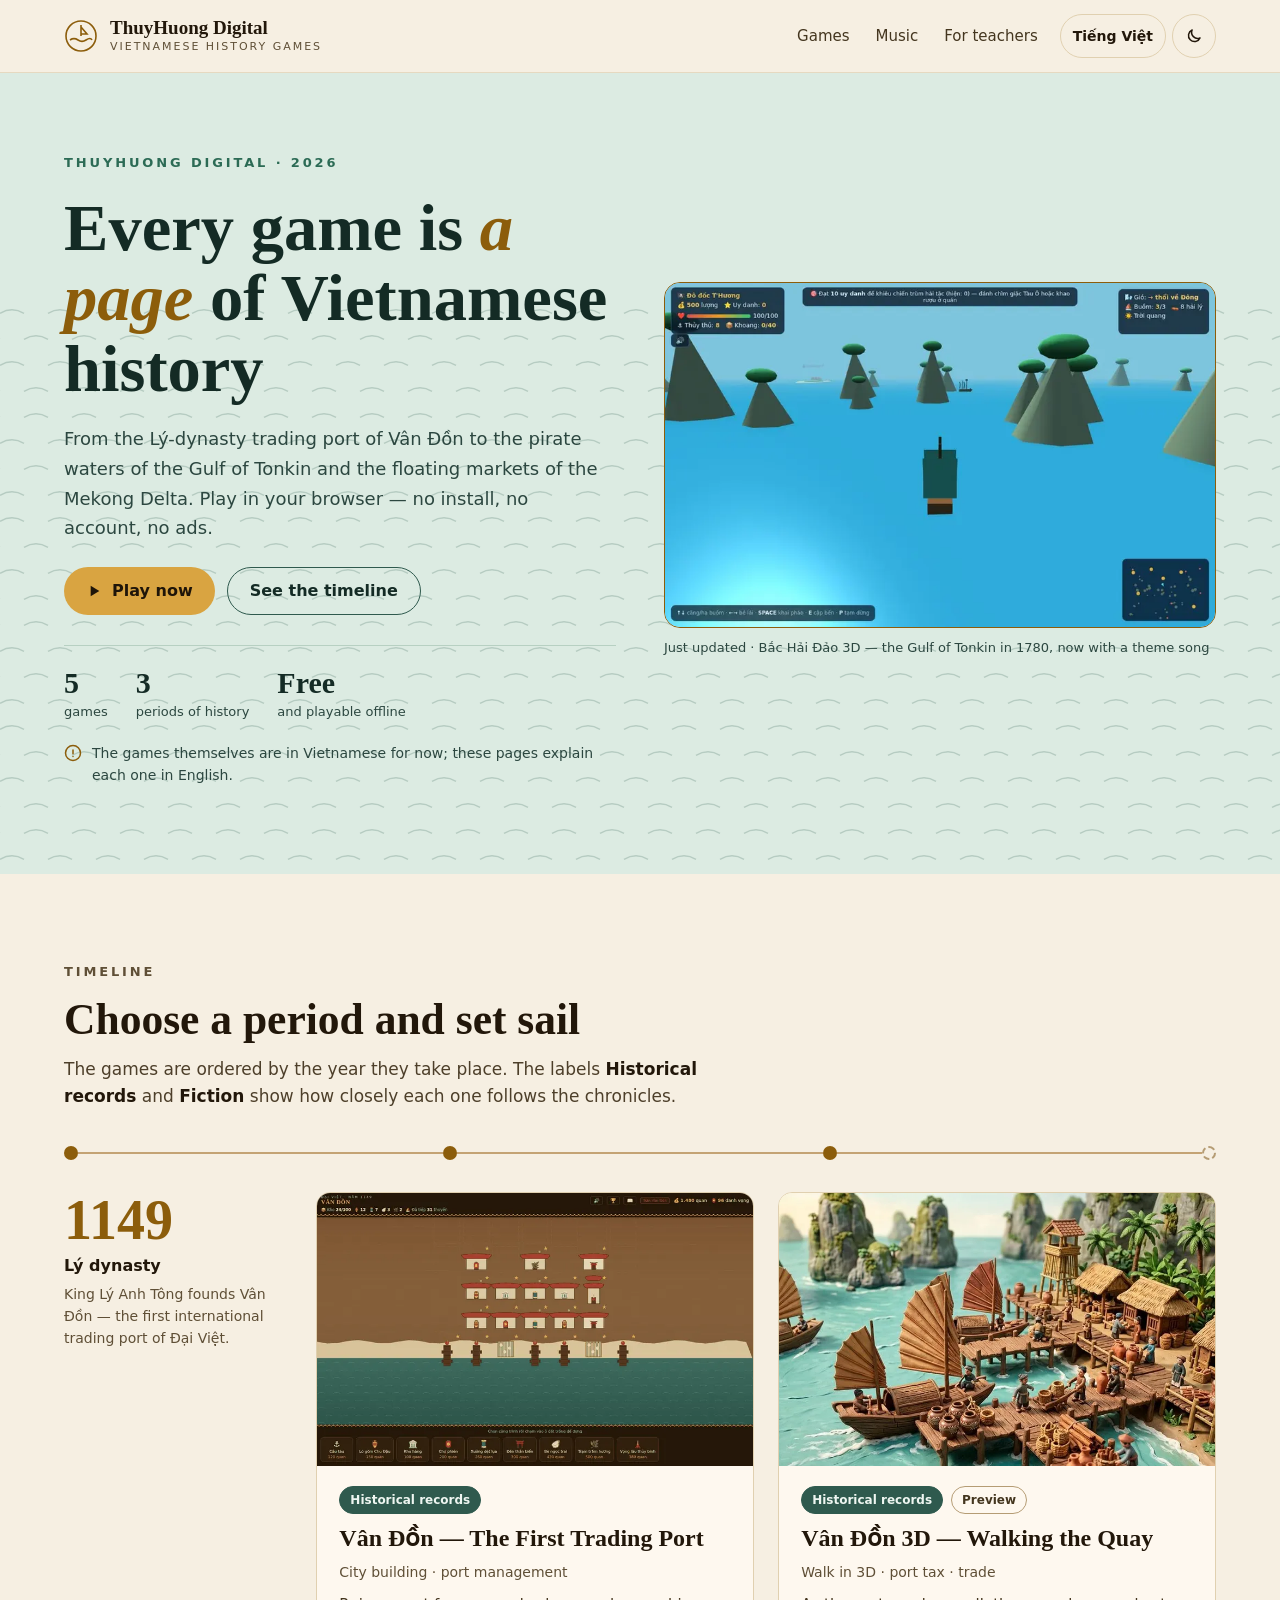
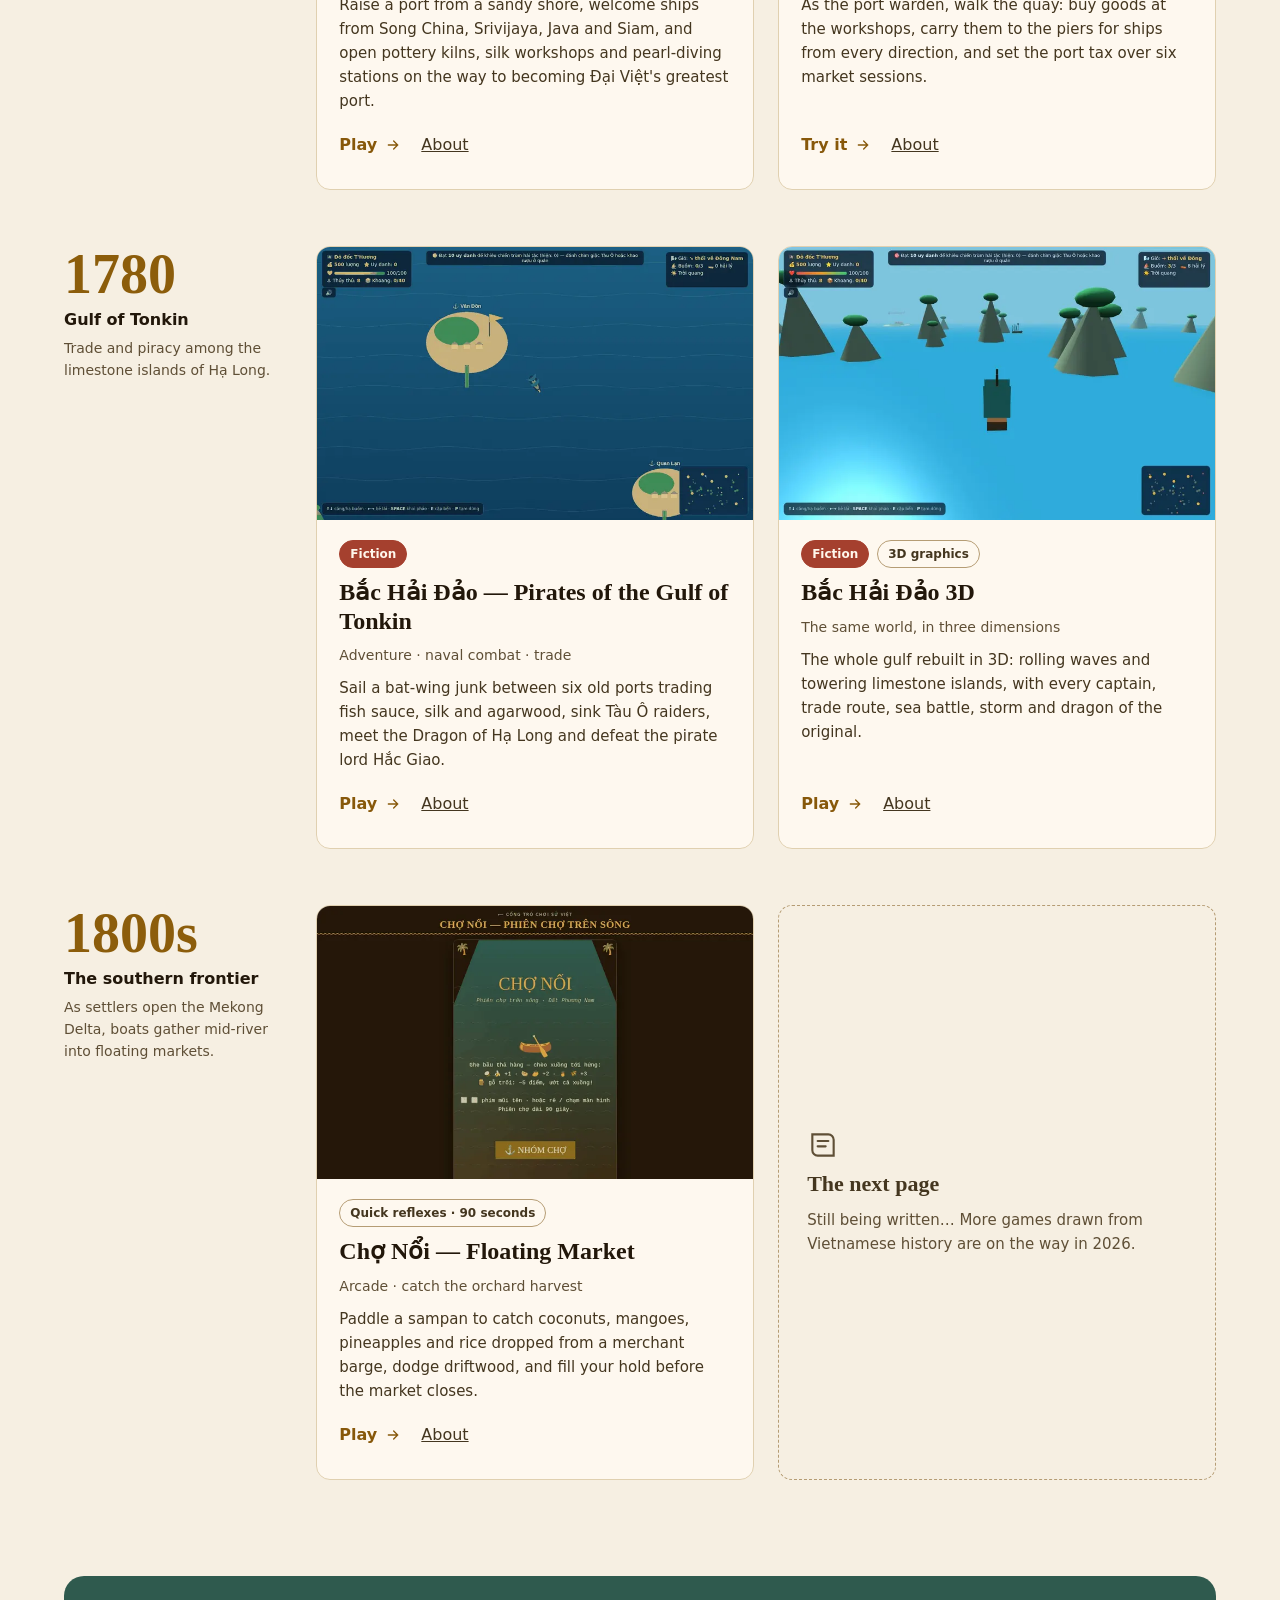
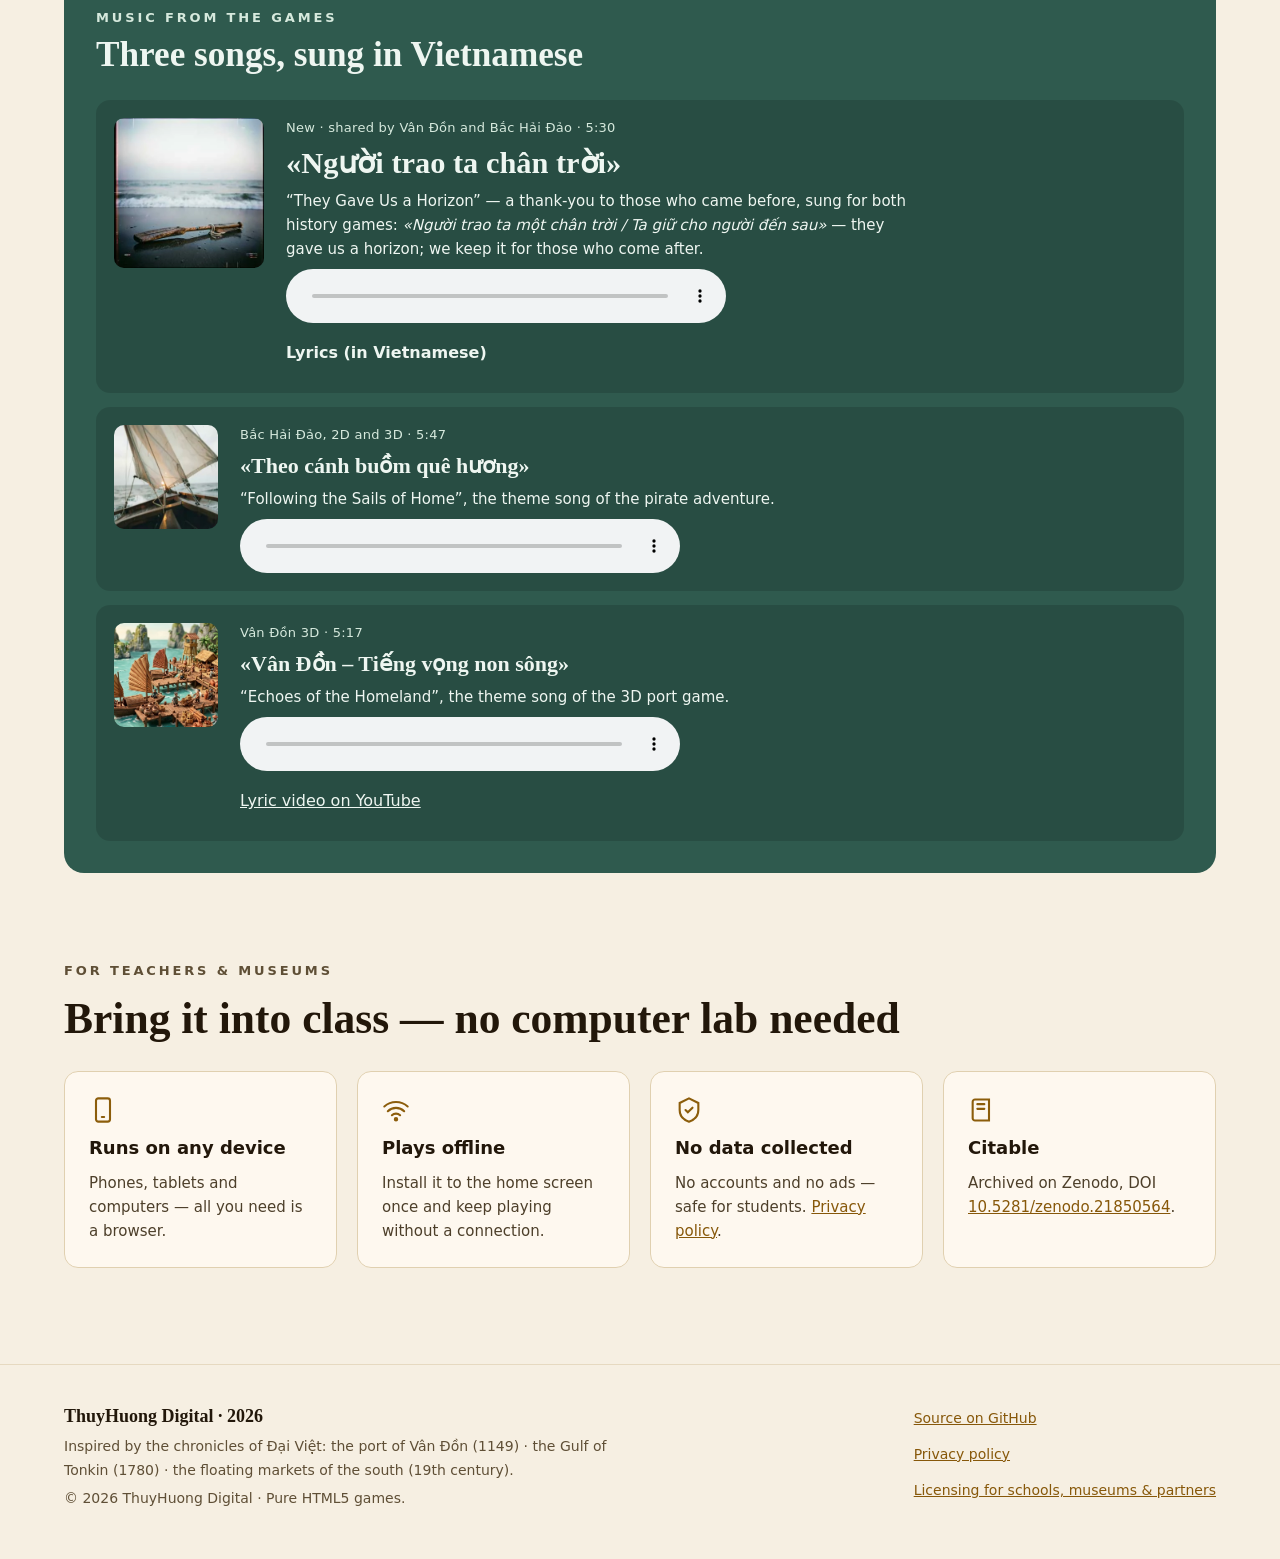
==== index.html @ 351355c9 "Thêm bài hát chung «Người trao ta chân trời» của Vân Đồn và Bắc Hải Đảo - assets/nhac/nguoi-trao-ta-" ====
<!DOCTYPE html>
<html lang="en">
<head>
<meta charset="UTF-8">
<meta name="viewport" content="width=device-width, initial-scale=1.0">
<meta name="theme-color" content="#1f1509">
<script>(function(){try{var r=document.documentElement,l=localStorage.getItem('thd-lang'),m=localStorage.getItem('thd-theme');if(l==='vi'||l==='en')r.lang=l;if(m==='light'||m==='dark')r.setAttribute('data-theme',m);}catch(e){}})();</script>
<link rel="manifest" href="manifest.webmanifest">
<link rel="icon" type="image/png" sizes="192x192" href="icons/icon-192.png">
<link rel="apple-touch-icon" href="icons/icon-192.png">
<title data-vi-text="ThuyHuong Digital — Cổng Trò Chơi Sử Việt">ThuyHuong Digital — Vietnamese History Games</title>
<meta name="description" content="Free browser games set in Vietnamese history: build the trading port of Vân Đồn (1149), sail the Gulf of Tonkin as a pirate (1780), paddle a floating market in the Mekong Delta. Play on phone or computer, no install, works offline."
  data-vi-content="Cổng trò chơi sử Việt của ThuyHuong Digital: dựng thương cảng Vân Đồn thời Lý, làm hải tặc Vịnh Bắc Bộ, chèo xuồng chợ nổi miền Tây. Game HTML5 miễn phí, chơi ngay trên trình duyệt điện thoại và máy tính.">
<meta property="og:title" content="ThuyHuong Digital — Vietnamese History Games">
<meta property="og:description" content="Every game is a page of Vietnamese history. Free to play in your browser.">
<meta property="og:image" content="assets/portal/bac-hai-dao-3d.webp">
<link rel="stylesheet" href="assets/portal/site.css">
<style>
  .serif{font-family:var(--serif)}
  .wrap{max-width:1200px;margin:0 auto;padding-left:24px;padding-right:24px}
  .eyebrow{font-size:13px;letter-spacing:.22em;font-weight:600;color:var(--muted);text-transform:uppercase}
  .skip{position:absolute;left:-999px;top:8px;background:var(--fill);color:var(--on-fill);
    padding:10px 16px;border-radius:8px;z-index:10;font-weight:700}
  .skip:focus{left:8px}
  .ic{width:16px;height:16px;flex:0 0 auto}

  /* ===== Thanh trên ===== */
  .top{border-bottom:1px solid var(--rule)}
  .topIn{display:flex;flex-wrap:wrap;align-items:center;justify-content:space-between;gap:12px;
    padding-top:14px;padding-bottom:14px}
  .brand{display:flex;align-items:center;gap:12px;text-decoration:none;color:var(--nga)}
  .brand svg{color:var(--dong)}
  .brand b{display:block;font-family:var(--serif);font-size:19px;line-height:1.15}
  .brand small{display:block;font-size:11px;letter-spacing:.18em;color:var(--muted)}
  .topRight{display:flex;flex-wrap:wrap;align-items:center;gap:6px 10px}
  nav ul{display:flex;flex-wrap:wrap;align-items:center;gap:2px;list-style:none}
  nav a{display:inline-flex;align-items:center;min-height:44px;padding:0 12px;
    color:var(--nga-2);text-decoration:none;font-size:15px;border-radius:8px}
  nav a:hover{color:var(--dong-hi);background:var(--panel)}
  .btn{display:inline-flex;align-items:center;justify-content:center;gap:10px;min-height:48px;
    padding:0 22px;border-radius:999px;font:600 16px var(--sans);text-decoration:none;cursor:pointer}
  .btnFill{background:var(--fill);color:var(--on-fill);border:0;font-weight:700}
  .btnFill:hover{background:var(--fill-hi);color:var(--on-fill)}
  .btnLine{background:transparent;border:1px solid var(--hero-line);color:var(--hero-ink)}
  .btnLine:hover{background:var(--hero-wave);color:var(--hero-ink)}
  .btnGold{min-height:44px;padding:0 16px;font-size:14px;border:1px solid var(--dong);
    background:transparent;color:var(--dong-link)}
  .btnGold:hover{background:rgba(217,164,65,.14)}

  /* ===== Hero: biển men ngọc chuyển động ===== */
  .hero{position:relative;overflow:hidden;background:var(--hero-bg);color:var(--hero-ink)}
  #sea{position:absolute;inset:0;width:100%;height:100%}
  .heroIn{position:relative;display:flex;flex-wrap:wrap;align-items:center;gap:48px;
    padding-top:80px;padding-bottom:88px}
  .heroTxt{flex:1 1 440px;min-width:0;display:flex;flex-direction:column;gap:20px}
  .heroTxt .eyebrow{color:var(--hero-eyebrow)}
  h1{font-family:var(--serif);font-size:clamp(2.4rem,5.2vw,4.2rem);line-height:1.06;font-weight:700}
  h1 em{color:var(--dong)}
  .lead{font-size:clamp(16px,1.6vw,18px);line-height:1.65;color:var(--hero-ink-2);max-width:34rem}
  .ctas{display:flex;flex-wrap:wrap;gap:12px;margin-top:4px}
  .stats{display:flex;flex-wrap:wrap;gap:28px;margin-top:10px;padding-top:20px;
    border-top:1px solid var(--hero-rule);list-style:none}
  .stats b{display:block;font-family:var(--serif);font-size:30px;line-height:1.1}
  .stats span{font-size:13px;color:var(--hero-ink-2)}
  .hero .langNote{color:var(--hero-ink-2)}
  .heroFig{flex:1 1 440px;min-width:0;display:flex;flex-direction:column;gap:10px}
  .heroFig a{display:block;border-radius:16px;overflow:hidden;border:1px solid var(--dong);background:var(--img-bg)}
  .heroFig img{width:100%;aspect-ratio:16/10;object-fit:cover;transition:transform .4s}
  .heroFig a:hover img{transform:scale(1.03)}
  .heroFig figcaption{font-size:13px;color:var(--hero-ink-2)}

  /* ===== Dòng thời gian ===== */
  .secHead{display:flex;flex-direction:column;gap:12px;padding-top:88px}
  h2{font-family:var(--serif);font-size:clamp(1.9rem,3.4vw,2.8rem);line-height:1.15;font-weight:700}
  .secHead p{font-size:17px;line-height:1.6;color:var(--soft);max-width:42rem}
  .secHead strong{color:var(--nga)}
  .rail{display:flex;align-items:center;margin-top:24px}
  .rail i{width:14px;height:14px;border-radius:50%;background:var(--dong);flex:0 0 auto}
  .rail i.next{background:none;border:2px dashed var(--chip)}
  .rail s{flex:1 1 0;height:2px;background:var(--wood)}
  .eras{display:flex;flex-direction:column;gap:56px;padding-top:32px}
  .era{display:flex;flex-wrap:wrap;gap:24px 32px}
  .eraHead{flex:1 1 220px;max-width:260px;display:flex;flex-direction:column;gap:6px}
  .eraHead .yr{font-family:var(--serif);font-size:56px;font-weight:700;line-height:1;color:var(--dong)}
  .eraHead b{font-size:16px}
  .eraHead > span:not(.yr){font-size:14px;line-height:1.55;color:var(--muted)}
  .cards{flex:999 1 560px;min-width:0;display:grid;grid-template-columns:repeat(auto-fit,minmax(280px,1fr));gap:24px}
  .card{position:relative;background:var(--glass);border:1px solid var(--line);border-radius:14px;
    overflow:hidden;display:flex;flex-direction:column;transition:transform .18s,border-color .18s,box-shadow .18s}
  .card:hover,.card:focus-within{transform:translateY(-3px);border-color:var(--dong);box-shadow:var(--shadow)}
  .card img{width:100%;aspect-ratio:16/10;object-fit:cover;background:var(--img-bg)}
  .cardBody{padding:20px 22px 22px;display:flex;flex-direction:column;gap:10px;flex:1 1 auto}
  .tags{display:flex;flex-wrap:wrap;gap:8px}
  .tag{font-size:12px;font-weight:600;padding:4px 10px;border-radius:999px;border:1px solid var(--chip);color:var(--nga-2)}
  .tag.su{background:var(--sea);border-color:var(--sea);color:var(--on-sea)}
  .tag.hc{background:var(--son);border-color:var(--son);color:var(--on-son)}
  .card h3{font-family:var(--serif);font-size:24px;line-height:1.2;font-weight:700}
  .card .genre{font-size:14px;color:var(--muted)}
  .card p{font-size:15px;line-height:1.6;color:var(--nga-2)}
  .links{margin-top:auto;display:flex;flex-wrap:wrap;align-items:center;gap:6px 20px}
  .play{display:inline-flex;align-items:center;gap:8px;min-height:44px;font-weight:600;text-decoration:none}
  /* cả thẻ bấm được, chữ «Play» là liên kết thật */
  .play::after{content:'';position:absolute;inset:0;border-radius:14px}
  .more{position:relative;z-index:1;display:inline-flex;align-items:center;min-height:44px;color:var(--nga-2);font-weight:500}
  .card.soon{background:none;border-style:dashed;border-color:var(--chip);justify-content:center;
    padding:28px;gap:10px;min-height:260px}
  .card.soon:hover{transform:none;box-shadow:none;border-color:var(--chip)}
  .card.soon svg{color:var(--muted)}
  .card.soon h3{font-size:22px;color:var(--nga-2)}
  .card.soon p{color:var(--muted)}

  /* ===== Bài hát ===== */
  .band{margin-top:96px;background:var(--sea);color:var(--on-sea);border-radius:20px;padding:32px;
    display:flex;flex-direction:column;gap:24px}
  .band .eyebrow{color:var(--on-sea-2)}
  .musicHead{display:flex;flex-direction:column;gap:8px}
  .musicHead h2{font-size:clamp(1.7rem,3vw,2.2rem)}
  .songs{list-style:none;display:flex;flex-direction:column;gap:14px}
  .song{display:flex;flex-wrap:wrap;gap:18px 22px;align-items:flex-start;padding:18px;border-radius:14px;
    background:rgba(0,0,0,.14)}
  .song img{width:104px;height:104px;object-fit:cover;border-radius:10px;flex:0 0 auto}
  .song.feature img{width:150px;height:150px}
  .songTxt{flex:1 1 320px;min-width:0;display:flex;flex-direction:column;gap:8px}
  .songMeta{font-size:13px;color:var(--on-sea-2);letter-spacing:.02em}
  .song h3{font-family:var(--serif);font-size:22px;line-height:1.2}
  .song.feature h3{font-size:clamp(1.5rem,2.6vw,1.9rem)}
  .songTxt p{font-size:15px;line-height:1.6;max-width:40rem}
  .songTxt audio{width:100%;max-width:440px}
  .songLink{color:var(--on-sea);align-self:flex-start;display:inline-flex;align-items:center;min-height:44px}
  .songLink:hover{color:#fff}
  .lyrics summary{cursor:pointer;min-height:44px;display:flex;align-items:center;font-weight:600;color:var(--on-sea)}
  .lyrics .keep{columns:3 240px;column-gap:32px;padding:6px 0 4px;font-size:15px;line-height:1.65;color:var(--on-sea)}
  .lyrics .keep p{break-inside:avoid;margin-bottom:14px}
  .lyrics .chorus{font-style:italic;color:var(--on-sea-2)}

  /* ===== Cho thầy cô ===== */
  .feat{display:grid;grid-template-columns:repeat(auto-fit,minmax(240px,1fr));gap:20px;
    margin-top:28px;list-style:none}
  .feat li{background:var(--glass);border:1px solid var(--line);border-radius:14px;padding:24px;
    display:flex;flex-direction:column;gap:10px}
  .feat svg{width:28px;height:28px;color:var(--dong)}
  .feat h3{font-size:18px;font-weight:600}
  .feat p{font-size:15px;line-height:1.6;color:var(--soft)}

  footer{margin-top:96px;border-top:1px solid var(--rule)}
  .footIn{display:flex;flex-wrap:wrap;justify-content:space-between;gap:20px;
    padding-top:36px;padding-bottom:48px;font-size:14px;line-height:1.7;color:var(--muted)}
  .footIn > div{display:flex;flex-direction:column;gap:4px;max-width:34rem}
  .footIn b{font-family:var(--serif);font-size:18px;color:var(--nga)}
  .footIn ul{list-style:none;display:flex;flex-direction:column}
  .footIn ul a{display:inline-flex;align-items:center;min-height:36px}

  @media (max-width:640px){
    .wrap{padding-left:16px;padding-right:16px}
    .topRight{width:100%;justify-content:space-between}
    nav ul{gap:0}
    nav a{padding:0 9px;font-size:14px}
    .heroIn{padding-top:36px;padding-bottom:44px;gap:28px}
    .ctas .btn{flex:1 1 100%}
    .eraHead{max-width:none}
    .eraHead .yr{font-size:40px}
    .eras{gap:40px}
    .band{padding:20px;gap:18px}
    .song{padding:14px}
    .song img,.song.feature img{width:84px;height:84px}
  }
  @media (prefers-reduced-motion: reduce){
    html{scroll-behavior:auto}
    .card,.heroFig img{transition:none}
    .card:hover,.card:focus-within{transform:none}
  }
</style>
</head>
<body>
<a class="skip" href="#games"><span lang="en">Skip to the games</span><span lang="vi">Bỏ qua, đến danh sách trò chơi</span></a>

<header class="top">
  <div class="wrap topIn">
    <a class="brand" href="./" aria-label="ThuyHuong Digital — home" data-vi-aria-label="ThuyHuong Digital — trang chủ">
      <svg width="34" height="34" viewBox="0 0 34 34" fill="none" stroke="currentColor" stroke-width="1.6" aria-hidden="true"><circle cx="17" cy="17" r="15"/><path d="M6 21c3-2 5-2 8 0s5 2 8 0 5-2 6 0"/><path d="M17 6v11M17 8l6 7h-6"/></svg>
      <span><b>ThuyHuong Digital</b><small><span lang="en">VIETNAMESE HISTORY GAMES</span><span lang="vi">CỔNG TRÒ CHƠI SỬ VIỆT</span></small></span>
    </a>
    <div class="topRight">
      <nav aria-label="Main" data-vi-aria-label="Chính">
        <ul>
          <li><a href="#games"><span lang="en">Games</span><span lang="vi">Trò chơi</span></a></li>
          <li><a href="#music"><span lang="en">Music</span><span lang="vi">Âm nhạc</span></a></li>
          <li><a href="#teachers"><span lang="en">For teachers</span><span lang="vi">Cho thầy cô</span></a></li>
        </ul>
      </nav>
      <div class="prefs">
        <button id="btnInstall" class="btn btnGold" type="button" hidden>
          <svg class="ic" viewBox="0 0 24 24" fill="none" stroke="currentColor" stroke-width="2" stroke-linecap="round" aria-hidden="true"><path d="M12 3v12M7 10l5 5 5-5M5 21h14"/></svg><span lang="en">Install app</span><span lang="vi">Cài ứng dụng</span></button>
        <button id="prefLang" class="pref" type="button" hidden>Tiếng Việt</button>
        <button id="prefTheme" class="pref" type="button" hidden aria-label="Switch to dark mode">
          <svg class="i-moon" viewBox="0 0 24 24" fill="none" stroke="currentColor" stroke-width="2" stroke-linecap="round" stroke-linejoin="round" aria-hidden="true"><path d="M20 14.5A8 8 0 0 1 9.5 4a8 8 0 1 0 10.5 10.5z"/></svg>
          <svg class="i-sun" viewBox="0 0 24 24" fill="none" stroke="currentColor" stroke-width="2" stroke-linecap="round" aria-hidden="true"><circle cx="12" cy="12" r="4"/><path d="M12 2v2M12 20v2M4.9 4.9l1.4 1.4M17.7 17.7l1.4 1.4M2 12h2M20 12h2M4.9 19.1l1.4-1.4M17.7 6.3l1.4-1.4"/></svg>
        </button>
      </div>
    </div>
  </div>
</header>

<main>
<section class="hero" aria-labelledby="heroTitle">
  <canvas id="sea" aria-hidden="true"></canvas>
  <div class="wrap heroIn">
    <div class="heroTxt">
      <span class="eyebrow">ThuyHuong Digital · 2026</span>
      <h1 id="heroTitle"><span lang="en">Every game is <em>a page</em> of Vietnamese history</span><span lang="vi">Mỗi trò chơi là <em>một trang sử</em> Đại Việt</span></h1>
      <p class="lead" lang="en">From the Lý-dynasty trading port of Vân Đồn to the pirate waters of the Gulf of Tonkin and the floating markets of the Mekong Delta.
        Play in your browser — no install, no account, no ads.</p>
      <p class="lead" lang="vi">Từ thương cảng Vân Đồn thời Lý, sóng nước Vịnh Bắc Bộ đến chợ nổi Đất Phương Nam.
        Chơi ngay trên trình duyệt — không cài đặt, không tài khoản, không quảng cáo.</p>
      <div class="ctas">
        <a class="btn btnFill" href="#games"><svg class="ic" viewBox="0 0 24 24" fill="currentColor" aria-hidden="true"><path d="M7 4l13 8-13 8z"/></svg><span lang="en">Play now</span><span lang="vi">Chơi ngay</span></a>
        <a class="btn btnLine" href="#timeline"><span lang="en">See the timeline</span><span lang="vi">Xem dòng thời gian</span></a>
      </div>
      <ul class="stats">
        <li><b>5</b><span lang="en">games</span><span lang="vi">trò chơi</span></li>
        <li><b>3</b><span lang="en">periods of history</span><span lang="vi">thời kỳ lịch sử</span></li>
        <li><b lang="en">Free</b><b lang="vi">0 đ</b><span lang="en">and playable offline</span><span lang="vi">miễn phí, chơi được ngoại tuyến</span></li>
      </ul>
      <p class="langNote" lang="en"><svg viewBox="0 0 24 24" fill="none" stroke="currentColor" stroke-width="2" stroke-linecap="round" aria-hidden="true"><circle cx="12" cy="12" r="10"/><path d="M12 8v5M12 16.5v.01"/></svg>The games themselves are in Vietnamese for now; these pages explain each one in English.</p>
    </div>
    <figure class="heroFig">
      <a href="bac-hai-dao-3d/index.html" aria-label="Play Bắc Hải Đảo 3D" data-vi-aria-label="Chơi Bắc Hải Đảo 3D">
        <img src="assets/portal/bac-hai-dao-3d.webp" width="800" height="500"
          alt="Bắc Hải Đảo 3D: a bat-wing junk sailing among the limestone islands of the Gulf of Tonkin"
          data-vi-alt="Bắc Hải Đảo 3D: thuyền buồm cánh dơi giữa đảo đá vôi vịnh Bắc Bộ">
      </a>
      <figcaption><span lang="en">Just updated · Bắc Hải Đảo 3D — the Gulf of Tonkin in 1780, now with a theme song</span><span lang="vi">Mới cập nhật · Bắc Hải Đảo 3D — vịnh Bắc Bộ năm 1780, nay có bài hát chủ đề</span></figcaption>
    </figure>
  </div>
</section>

<div class="wrap">
  <div class="secHead" id="timeline">
    <span class="eyebrow"><span lang="en">Timeline</span><span lang="vi">Dòng thời gian</span></span>
    <h2 id="games" tabindex="-1"><span lang="en">Choose a period and set sail</span><span lang="vi">Chọn một thời kỳ để ra khơi</span></h2>
    <p lang="en">The games are ordered by the year they take place. The labels <strong>Historical records</strong> and
      <strong>Fiction</strong> show how closely each one follows the chronicles.</p>
    <p lang="vi">Các trò chơi xếp theo năm diễn ra. Nhãn <strong>Theo sử liệu</strong> và
      <strong>Truyện hư cấu</strong> cho biết mức độ bám sát chính sử.</p>
    <div class="rail" aria-hidden="true"><i></i><s></s><i></i><s></s><i></i><s></s><i class="next"></i></div>
  </div>

  <div class="eras">
    <section class="era" aria-labelledby="era1149">
      <div class="eraHead">
        <span class="yr" id="era1149">1149</span>
        <b><span lang="en">Lý dynasty</span><span lang="vi">Triều Lý</span></b>
        <span lang="en">King Lý Anh Tông founds Vân Đồn — the first international trading port of Đại Việt.</span>
        <span lang="vi">Vua Lý Anh Tông lập trang Vân Đồn — thương cảng quốc tế đầu tiên của Đại Việt.</span>
      </div>
      <div class="cards">
        <article class="card">
          <img src="assets/portal/van-don.webp" width="800" height="500" loading="lazy" alt="Vân Đồn: the port seen from above" data-vi-alt="Màn chơi Vân Đồn: bến cảng nhìn từ trên cao">
          <div class="cardBody">
            <div class="tags"><span class="tag su"><span lang="en">Historical records</span><span lang="vi">Theo sử liệu</span></span></div>
            <h3>Vân Đồn — <span lang="en">The First Trading Port</span><span lang="vi">Đệ Nhất Thương Cảng</span></h3>
            <span class="genre"><span lang="en">City building · port management</span><span lang="vi">Xây dựng · quản lý thương cảng</span></span>
            <p lang="en">Raise a port from a sandy shore, welcome ships from Song China, Srivijaya, Java and Siam,
              and open pottery kilns, silk workshops and pearl-diving stations on the way to becoming Đại Việt's greatest port.</p>
            <p lang="vi">Dựng bến từ bãi cát ven vịnh, đón thuyền Tống, Tam Phật Tề, Trảo Oa, Xiêm La;
              mở lò gốm, xưởng lụa, bến mò ngọc trai. Thu thuế, tích danh vọng, đưa Vân Đồn lên ngôi đệ nhất.</p>
            <div class="links">
              <a class="play" href="van-don/index.html"><span lang="en">Play</span><span lang="vi">Chơi ngay</span> <svg class="ic" viewBox="0 0 24 24" fill="none" stroke="currentColor" stroke-width="2" stroke-linecap="round" aria-hidden="true"><path d="M5 12h14M13 6l6 6-6 6"/></svg></a>
              <a class="more" href="van-don/gioi-thieu.html"><span lang="en">About</span><span lang="vi">Giới thiệu</span></a>
            </div>
          </div>
        </article>
        <article class="card">
          <img src="assets/portal/van-don-3d.webp" width="800" height="500" loading="lazy" alt="Vân Đồn 3D: a clay-model quay with merchant junks" data-vi-alt="Vân Đồn 3D: bến cảng với thuyền buôn">
          <div class="cardBody">
            <div class="tags"><span class="tag su"><span lang="en">Historical records</span><span lang="vi">Theo sử liệu</span></span><span class="tag"><span lang="en">Preview</span><span lang="vi">Bản thử nghiệm</span></span></div>
            <h3>Vân Đồn 3D — <span lang="en">Walking the Quay</span><span lang="vi">Dạo Bến</span></h3>
            <span class="genre"><span lang="en">Walk in 3D · port tax · trade</span><span lang="vi">Đi lại 3D · thuế cảng · giao thương</span></span>
            <p lang="en">As the port warden, walk the quay: buy goods at the workshops, carry them to the piers
              for ships from every direction, and set the port tax over six market sessions.</p>
            <p lang="vi">Vào vai quan trấn thủ, ghé lò xưởng mua hàng, mang ra cầu tàu bán cho thương thuyền
              bốn phương và định mức thuế cảng qua sáu phiên chợ.</p>
            <div class="links">
              <a class="play" href="van-don-3d/index.html"><span lang="en">Try it</span><span lang="vi">Chơi thử</span> <svg class="ic" viewBox="0 0 24 24" fill="none" stroke="currentColor" stroke-width="2" stroke-linecap="round" aria-hidden="true"><path d="M5 12h14M13 6l6 6-6 6"/></svg></a>
              <a class="more" href="van-don/gioi-thieu.html"><span lang="en">About</span><span lang="vi">Giới thiệu</span></a>
            </div>
          </div>
        </article>
      </div>
    </section>

    <section class="era" aria-labelledby="era1780">
      <div class="eraHead">
        <span class="yr" id="era1780">1780</span>
        <b><span lang="en">Gulf of Tonkin</span><span lang="vi">Vịnh Bắc Bộ</span></b>
        <span lang="en">Trade and piracy among the limestone islands of Hạ Long.</span>
        <span lang="vi">Buôn bán và hải tặc giữa muôn đảo đá vôi Hạ Long.</span>
      </div>
      <div class="cards">
        <article class="card">
          <img src="assets/portal/bac-hai-dao.webp" width="800" height="500" loading="lazy" alt="Bắc Hải Đảo: a sailing junk on the gulf" data-vi-alt="Bắc Hải Đảo: thuyền buồm giữa vịnh">
          <div class="cardBody">
            <div class="tags"><span class="tag hc"><span lang="en">Fiction</span><span lang="vi">Truyện hư cấu</span></span></div>
            <h3>Bắc Hải Đảo — <span lang="en">Pirates of the Gulf of Tonkin</span><span lang="vi">Hải Tặc Vịnh Bắc Bộ</span></h3>
            <span class="genre"><span lang="en">Adventure · naval combat · trade</span><span lang="vi">Phiêu lưu · hải chiến · buôn bán</span></span>
            <p lang="en">Sail a bat-wing junk between six old ports trading fish sauce, silk and agarwood,
              sink Tàu Ô raiders, meet the Dragon of Hạ Long and defeat the pirate lord Hắc Giao.</p>
            <p lang="vi">Lái thuyền buồm cánh dơi qua sáu thương cảng cổ, buôn nước mắm, lụa, trầm hương,
              đánh chìm giặc Tàu Ô, gặp Rồng thiêng và hạ trùm Hắc Giao để xưng Vua Bắc Hải Đảo.</p>
            <div class="links">
              <a class="play" href="bac-hai-dao/index.html"><span lang="en">Play</span><span lang="vi">Chơi ngay</span> <svg class="ic" viewBox="0 0 24 24" fill="none" stroke="currentColor" stroke-width="2" stroke-linecap="round" aria-hidden="true"><path d="M5 12h14M13 6l6 6-6 6"/></svg></a>
              <a class="more" href="bac-hai-dao/gioi-thieu.html"><span lang="en">About</span><span lang="vi">Giới thiệu</span></a>
            </div>
          </div>
        </article>
        <article class="card">
          <img src="assets/portal/bac-hai-dao-3d.webp" width="800" height="500" loading="lazy" alt="Bắc Hải Đảo 3D: chase camera behind the junk" data-vi-alt="Bắc Hải Đảo 3D: camera đuổi sau thuyền">
          <div class="cardBody">
            <div class="tags"><span class="tag hc"><span lang="en">Fiction</span><span lang="vi">Truyện hư cấu</span></span><span class="tag"><span lang="en">3D graphics</span><span lang="vi">Đồ họa 3D</span></span></div>
            <h3>Bắc Hải Đảo 3D</h3>
            <span class="genre"><span lang="en">The same world, in three dimensions</span><span lang="vi">Cùng thế giới — góc nhìn 3 chiều</span></span>
            <p lang="en">The whole gulf rebuilt in 3D: rolling waves and towering limestone islands, with every captain,
              trade route, sea battle, storm and dragon of the original.</p>
            <p lang="vi">Toàn bộ vịnh dựng lại bằng 3D: sóng nhấp nhô, đảo đá vôi sừng sững. Đầy đủ phân vai,
              giao thương, hải chiến, bão giông và Rồng thiêng như bản gốc.</p>
            <div class="links">
              <a class="play" href="bac-hai-dao-3d/index.html"><span lang="en">Play</span><span lang="vi">Chơi ngay</span> <svg class="ic" viewBox="0 0 24 24" fill="none" stroke="currentColor" stroke-width="2" stroke-linecap="round" aria-hidden="true"><path d="M5 12h14M13 6l6 6-6 6"/></svg></a>
              <a class="more" href="bac-hai-dao/gioi-thieu.html"><span lang="en">About</span><span lang="vi">Giới thiệu</span></a>
            </div>
          </div>
        </article>
      </div>
    </section>

    <section class="era" aria-labelledby="eraTK19">
      <div class="eraHead">
        <span class="yr" id="eraTK19"><span lang="en">1800s</span><span lang="vi">TK 19</span></span>
        <b><span lang="en">The southern frontier</span><span lang="vi">Đất Phương Nam</span></b>
        <span lang="en">As settlers open the Mekong Delta, boats gather mid-river into floating markets.</span>
        <span lang="vi">Thời khẩn hoang, ghe xuồng tụ giữa sông thành chợ nổi.</span>
      </div>
      <div class="cards">
        <article class="card">
          <img src="assets/portal/cho-noi.webp" width="800" height="500" loading="lazy" alt="Chợ Nổi: a sampan catching produce on the river" data-vi-alt="Chợ Nổi: xuồng ba lá hứng nông sản trên sông">
          <div class="cardBody">
            <div class="tags"><span class="tag"><span lang="en">Quick reflexes · 90 seconds</span><span lang="vi">Trò chơi nhanh tay · 90 giây</span></span></div>
            <h3>Chợ Nổi — <span lang="en">Floating Market</span><span lang="vi">Phiên Chợ Trên Sông</span></h3>
            <span class="genre"><span lang="en">Arcade · catch the orchard harvest</span><span lang="vi">Nhanh tay · hứng nông sản miệt vườn</span></span>
            <p lang="en">Paddle a sampan to catch coconuts, mangoes, pineapples and rice dropped from a merchant barge,
              dodge driftwood, and fill your hold before the market closes.</p>
            <p lang="vi">Chèo xuồng ba lá hứng dừa, xoài, khóm, lúa từ ghe bầu thả xuống, né gỗ trôi,
              gom cho đầy khoang trước khi tan chợ.</p>
            <div class="links">
              <a class="play" href="cho-noi/index.html"><span lang="en">Play</span><span lang="vi">Chơi ngay</span> <svg class="ic" viewBox="0 0 24 24" fill="none" stroke="currentColor" stroke-width="2" stroke-linecap="round" aria-hidden="true"><path d="M5 12h14M13 6l6 6-6 6"/></svg></a>
              <a class="more" href="cho-noi/gioi-thieu.html"><span lang="en">About</span><span lang="vi">Giới thiệu</span></a>
            </div>
          </div>
        </article>
        <article class="card soon">
          <svg width="32" height="32" viewBox="0 0 24 24" fill="none" stroke="currentColor" stroke-width="1.6" stroke-linecap="round" aria-hidden="true"><path d="M4 4h12a4 4 0 0 1 4 4v12H8a4 4 0 0 1-4-4z"/><path d="M8 9h8M8 13h6"/></svg>
          <h3><span lang="en">The next page</span><span lang="vi">Trang sử kế tiếp</span></h3>
          <p lang="en">Still being written… More games drawn from Vietnamese history are on the way in 2026.</p>
          <p lang="vi">Đang được chép… Trò chơi mới mang màu sắc sử Việt sẽ tiếp tục ra mắt trong năm 2026.</p>
        </article>
      </div>
    </section>
  </div>

  <section class="band music" id="music" aria-labelledby="songTitle">
    <div class="musicHead">
      <span class="eyebrow"><span lang="en">Music from the games</span><span lang="vi">Nhạc trong game</span></span>
      <h2 id="songTitle"><span lang="en">Three songs, sung in Vietnamese</span><span lang="vi">Ba bài hát của các trò chơi</span></h2>
    </div>
    <ul class="songs">
      <li class="song feature">
        <img src="assets/nhac/nguoi-trao-ta-chan-troi.webp" width="360" height="360" loading="lazy"
          alt="Cover art for the song Người trao ta chân trời" data-vi-alt="Ảnh bìa bài hát Người trao ta chân trời">
        <div class="songTxt">
          <span class="songMeta"><span lang="en">New · shared by Vân Đồn and Bắc Hải Đảo · 5:30</span><span lang="vi">Mới · bài chung của Vân Đồn và Bắc Hải Đảo · 5:30</span></span>
          <h3>«Người trao ta chân trời»</h3>
          <p lang="en">“They Gave Us a Horizon” — a thank-you to those who came before, sung for both history games:
            <em>«Người trao ta một chân trời / Ta giữ cho người đến sau»</em> — they gave us a horizon; we keep it for those who come after.</p>
          <p lang="vi">Bài hát chung của hai trò chơi lịch sử, lời biết ơn người đi trước:
            <em>«Người trao ta một chân trời / Ta giữ cho người đến sau.»</em></p>
          <audio controls preload="none" src="assets/nhac/nguoi-trao-ta-chan-troi.mp3">
            <span lang="en">Your browser cannot play this audio.</span><span lang="vi">Trình duyệt của bạn chưa phát được âm thanh.</span>
          </audio>
          <details class="lyrics">
            <summary><span lang="en">Lyrics (in Vietnamese)</span><span lang="vi">Lời bài hát</span></summary>
            <div class="keep" lang="vi">
            <p>Gió mở lối, cánh buồm lên<br>Bờ xa lùi sau màn sương sớm<br>Một bàn tay ghì tay lái<br>Một bàn tay níu lấy bàn tay</p>
            <p>Chưa biết hết đường phía trước<br>Chỉ biết không để bạn một mình<br>Qua một đêm trời nổi sóng<br>Càng thương hơn hai tiếng yên bình</p>
            <p>Có những người ta chưa từng gặp<br>Mà công lao ở khắp quanh mình<br>Trong bến nước, trong từng mái ngói<br>Trong ngày mai ta sống thanh bình</p>
            <p class="chorus">Người trao ta một chân trời<br>Đã đi qua bao mùa giông bão<br>Để hôm nay ta đứng nơi này<br>Nghe sóng vỗ mà lòng không sợ hãi<br>Người trao ta một quê nhà<br>Bằng tuổi xanh, bằng đời ở lại<br>Ta mang ơn không chỉ bằng lời<br>Cùng giữ lấy chân trời cho ngày mai</p>
            <p>Ta đọc chậm từng dòng chữ<br>Tên người xưa, năm tháng xa rồi<br>Bỗng nghe tiếng buồm trong gió<br>Như người còn đứng giữa trùng khơi</p>
            <p>Không phải ai về tới bến<br>Không phải tên nào cũng được ghi<br>Nhưng biển vẫn còn kể mãi<br>Chuyện bao người đã sống, đã đi</p>
            <p>Vân Đồn còn vang tiếng sóng<br>Bắc Hải Đảo gọi buồm ra khơi<br>Hai câu chuyện cùng nhắc nhớ<br>Một quê hương, bao thế hệ người</p>
            <p class="chorus">Người trao ta một chân trời<br>Đã đi qua bao mùa giông bão<br>Để hôm nay ta đứng nơi này<br>Nghe sóng vỗ mà lòng không sợ hãi<br>Người trao ta một quê nhà<br>Bằng tuổi xanh, bằng đời ở lại<br>Ta mang ơn không chỉ bằng lời<br>Cùng giữ lấy chân trời cho ngày mai</p>
            <p>Có một thời ta chưa từng sống<br>Có những người ta chẳng biết tên<br>Mà mỗi sáng nhìn ra phía biển<br>Lại thấy mình mang một niềm ơn</p>
            <p>Không để chuyện xưa thành quên lãng<br>Không để tình người hóa xa xôi<br>Từ nơi bàn tay người buông xuống<br>Bàn tay ta tiếp lấy cuộc đời</p>
            <p class="chorus">Người trao ta một chân trời<br>Đã đi qua bao mùa giông bão<br>Để hôm nay ta đứng nơi này<br>Nghe sóng vỗ mà lòng không sợ hãi<br>Người trao ta một quê nhà<br>Bằng tuổi xanh, bằng đời ở lại<br>Ta mang ơn không chỉ bằng lời<br>Cùng giữ lấy chân trời cho ngày mai</p>
            <p>Mai có người nhìn ra biển rộng<br>Thấy cánh buồm đi giữa trời xanh<br>Xin còn nhớ người trao chân trời ấy<br>Để hôm nay ta được lớn lên</p>
            <p>Người trao ta một chân trời…<br>Ta giữ cho người đến sau…</p>
            </div>
          </details>
        </div>
      </li>
      <li class="song">
        <img src="bac-hai-dao/assets/nhac/bac-hai-dao-bia.jpg" width="260" height="360" loading="lazy"
          alt="Cover art for the song Theo cánh buồm quê hương" data-vi-alt="Ảnh bìa bài hát Theo cánh buồm quê hương">
        <div class="songTxt">
          <span class="songMeta"><span lang="en">Bắc Hải Đảo, 2D and 3D · 5:47</span><span lang="vi">Bắc Hải Đảo, bản 2D và 3D · 5:47</span></span>
          <h3>«Theo cánh buồm quê hương»</h3>
          <p lang="en">“Following the Sails of Home”, the theme song of the pirate adventure.</p>
          <p lang="vi">Bài hát chủ đề của Bắc Hải Đảo, vang lên trong cả bản 2D và 3D.</p>
          <audio controls preload="none" src="bac-hai-dao/assets/nhac/bac-hai-dao-theo-canh-buom-que-huong.mp3">
            <span lang="en">Your browser cannot play this audio.</span><span lang="vi">Trình duyệt của bạn chưa phát được âm thanh.</span>
          </audio>
        </div>
      </li>
      <li class="song">
        <img src="van-don-3d/assets/ben-cang-van-don.jpg" width="1100" height="511" loading="lazy"
          alt="The clay-model port of Vân Đồn" data-vi-alt="Bến cảng Vân Đồn bằng đất nặn">
        <div class="songTxt">
          <span class="songMeta"><span lang="en">Vân Đồn 3D · 5:17</span><span lang="vi">Vân Đồn 3D · 5:17</span></span>
          <h3>«Vân Đồn – Tiếng vọng non sông»</h3>
          <p lang="en">“Echoes of the Homeland”, the theme song of the 3D port game.</p>
          <p lang="vi">Bài hát chủ đề của Vân Đồn 3D.</p>
          <audio controls preload="none" src="van-don-3d/assets/nhac/van-don-tieng-vong-non-song.mp3">
            <span lang="en">Your browser cannot play this audio.</span><span lang="vi">Trình duyệt của bạn chưa phát được âm thanh.</span>
          </audio>
          <a class="songLink" href="https://youtu.be/RaACW3fvrQM" target="_blank" rel="noopener"><span lang="en">Lyric video on YouTube</span><span lang="vi">Lyric video trên YouTube</span></a>
        </div>
      </li>
    </ul>
  </section>

  <section id="teachers" aria-labelledby="teachTitle">
    <div class="secHead">
      <span class="eyebrow"><span lang="en">For teachers &amp; museums</span><span lang="vi">Cho thầy cô &amp; bảo tàng</span></span>
      <h2 id="teachTitle"><span lang="en">Bring it into class — no computer lab needed</span><span lang="vi">Mang vào lớp học, không cần phòng máy</span></h2>
    </div>
    <ul class="feat">
      <li>
        <svg viewBox="0 0 24 24" fill="none" stroke="currentColor" stroke-width="1.8" stroke-linecap="round" aria-hidden="true"><rect x="6" y="2" width="12" height="20" rx="2"/><path d="M11 18h2"/></svg>
        <h3><span lang="en">Runs on any device</span><span lang="vi">Chạy trên mọi thiết bị</span></h3>
        <p lang="en">Phones, tablets and computers — all you need is a browser.</p>
        <p lang="vi">Điện thoại, máy tính bảng, máy tính — chỉ cần trình duyệt.</p>
      </li>
      <li>
        <svg viewBox="0 0 24 24" fill="none" stroke="currentColor" stroke-width="1.8" stroke-linecap="round" aria-hidden="true"><path d="M2 9a15 15 0 0 1 20 0M5 13a10 10 0 0 1 14 0M8.5 16.5a5 5 0 0 1 7 0"/><circle cx="12" cy="20" r="1"/></svg>
        <h3><span lang="en">Plays offline</span><span lang="vi">Chơi ngoại tuyến</span></h3>
        <p lang="en">Install it to the home screen once and keep playing without a connection.</p>
        <p lang="vi">Cài lên màn hình chính một lần, vẫn chơi được khi mất mạng.</p>
      </li>
      <li>
        <svg viewBox="0 0 24 24" fill="none" stroke="currentColor" stroke-width="1.8" stroke-linecap="round" aria-hidden="true"><path d="M12 2l8 4v6c0 5-3.5 8.5-8 10-4.5-1.5-8-5-8-10V6z"/><path d="M9 12l2 2 4-4"/></svg>
        <h3><span lang="en">No data collected</span><span lang="vi">Không thu thập dữ liệu</span></h3>
        <p lang="en">No accounts and no ads — safe for students. <a href="privacy.html">Privacy policy</a>.</p>
        <p lang="vi">Không tài khoản, không quảng cáo — an toàn cho học sinh. <a href="privacy.html">Chính sách quyền riêng tư</a>.</p>
      </li>
      <li>
        <svg viewBox="0 0 24 24" fill="none" stroke="currentColor" stroke-width="1.8" stroke-linecap="round" aria-hidden="true"><path d="M4 19V5a2 2 0 0 1 2-2h12v18H6a2 2 0 0 1-2-2z"/><path d="M8 7h6M8 11h6"/></svg>
        <h3><span lang="en">Citable</span><span lang="vi">Có trích dẫn học thuật</span></h3>
        <p><span lang="en">Archived on Zenodo, DOI</span><span lang="vi">Lưu trữ trên Zenodo, DOI</span> <a href="https://doi.org/10.5281/zenodo.21850564">10.5281/zenodo.21850564</a>.</p>
      </li>
    </ul>
  </section>
</div>
</main>

<footer>
  <div class="wrap footIn">
    <div>
      <b>ThuyHuong Digital · 2026</b>
      <span lang="en">Inspired by the chronicles of Đại Việt: the port of Vân Đồn (1149) · the Gulf of Tonkin (1780) · the floating markets of the south (19th century).</span>
      <span lang="vi">Cảm hứng từ chính sử Đại Việt: thương cảng Vân Đồn (1149) · vịnh Bắc Bộ (1780) · chợ nổi Đất Phương Nam (thế kỷ 19).</span>
      <span>© 2026 ThuyHuong Digital · <span lang="en">Pure HTML5 games.</span><span lang="vi">Trò chơi HTML5 thuần.</span></span>
    </div>
    <ul>
      <li><a href="https://github.com/thuyhuongctu/Vietnamese-History-Games"><span lang="en">Source on GitHub</span><span lang="vi">Mã nguồn trên GitHub</span></a></li>
      <li><a href="privacy.html"><span lang="en">Privacy policy</span><span lang="vi">Chính sách quyền riêng tư</span></a></li>
      <li><a href="mailto:thuyhuongctu@gmail.com?subject=Licensing%20%2F%20C%E1%BA%A5p%20ph%C3%A9p"><span lang="en">Licensing for schools, museums &amp; partners</span><span lang="vi">Cấp phép cho trường học, bảo tàng &amp; đối tác</span></a></li>
    </ul>
  </div>
</footer>

<script src="assets/portal/site.js"></script>
<script>
'use strict';
// Biển men ngọc chuyển động ở hero — màu lấy theo chế độ sáng / tối, tôn trọng reduced-motion
const cv=document.getElementById('sea'), cx=cv.getContext('2d');
const reduced=matchMedia('(prefers-reduced-motion: reduce)').matches;
let bg='#1d3a33', wave='rgba(158,197,171,0.14)';
function readColors(){ const cs=getComputedStyle(document.documentElement);
  bg=cs.getPropertyValue('--hero-bg').trim()||bg; wave=cs.getPropertyValue('--hero-wave').trim()||wave; }
function fit(){ const h=cv.parentElement; cv.width=h.offsetWidth; cv.height=h.offsetHeight; if(reduced) draw(); }
let t=0,last=performance.now();
function draw(){
  const W=cv.width,H=cv.height;
  cx.fillStyle=bg; cx.fillRect(0,0,W,H);
  cx.strokeStyle=wave; cx.lineWidth=1.4;
  for(let y=H*0.3;y<H;y+=26){
    cx.beginPath();
    for(let x=-24;x<W+24;x+=24){
      const ph=(x+y*3+t*22)%48;
      if(ph<24){ cx.moveTo(x,y); cx.quadraticCurveTo(x+12,y-7,x+24,y); }
    }
    cx.stroke();
  }
}
function loop(now){
  const dt=Math.min(0.05,(now-last)/1000); last=now; t+=dt;
  draw(); requestAnimationFrame(loop);
}
readColors();
document.addEventListener('thd:theme', () => { readColors(); if(reduced) draw(); });
addEventListener('resize', fit); fit();
if(reduced) draw(); else requestAnimationFrame(loop);

// ---- PWA: đăng ký service worker (chỉ chạy trên https/GitHub Pages) ----
if('serviceWorker' in navigator){
  addEventListener('load', () => {
    navigator.serviceWorker.register('sw.js').catch(()=>{});
  });
}
// nút «Cài ứng dụng» hiện khi trình duyệt cho phép cài
let deferredPrompt=null;
const btnI=document.getElementById('btnInstall');
addEventListener('beforeinstallprompt', e => {
  e.preventDefault(); deferredPrompt=e; btnI.hidden=false;
});
btnI.addEventListener('click', async () => {
  if(!deferredPrompt) return;
  deferredPrompt.prompt();
  await deferredPrompt.userChoice;
  deferredPrompt=null; btnI.hidden=true;
});
addEventListener('appinstalled', () => { btnI.hidden=true; });
</script>
</body>
</html>
---- assets/portal/site.css ----
/* ThuyHuong Digital — nền chung cho cổng game và các trang giới thiệu:
   bảng màu gốm Lý–Trần ở chế độ sáng và tối, ẩn hiện theo ngôn ngữ
   (tiếng Anh mặc định, tiếng Việt), nút chuyển, bản đồ Việt Nam chìm.
   Chế độ mặc định theo máy; người dùng chọn thì lưu trong localStorage. */

/* ===== Chế độ sáng (nền ngà) ===== */
:root{
  color-scheme:light;
  --ground:#f6efe2; --panel:#fffaf1; --panel-hi:#f6e9cf; --line:#e0d0b0; --rule:#e6d9c0;
  --wood:#c4a374; --chip:#b59c74; --sep:#a8916b;
  --son:#a5402e; --on-son:#fff7ec;
  --dong:#8c5d0b; --dong-link:#87580a; --dong-hi:#5f3d05;
  --fill:#d9a441; --fill-hi:#e8bd66; --on-fill:#1f1509;
  --nga:#22170a; --nga-2:#44361f; --muted:#5f4f36; --label:#6e5c3c; --soft:#4d3f2a;
  --celadon:#2c6b55; --sea:#2f5a4e; --on-sea:#eef6f1; --on-sea-2:#d6e9dd; --img-bg:#dfe9e3;
  --hero-bg:#dcebe2; --hero-ink:#142b25; --hero-ink-2:#2c4740; --hero-eyebrow:#2c6b55;
  --hero-rule:#b7d0c2; --hero-line:#2f5a4e; --hero-wave:rgba(47,90,78,.22);
  --map-ink:#2f5a4e; --map-opacity:.11; --shadow:0 12px 30px rgba(60,40,10,.14);
  --serif:Georgia,"Noto Serif","Times New Roman",serif;
  --sans:"Segoe UI",system-ui,-apple-system,Roboto,"Noto Sans",sans-serif;
}
/* ===== Chế độ tối (sơn mài) ===== */
@media (prefers-color-scheme: dark){
  :root:not([data-theme="light"]){
    color-scheme:dark;
    --ground:#1f1509; --panel:#2a1c0c; --panel-hi:#3a2810; --line:#4a3420; --rule:#3d2a15;
    --wood:#5c3d24; --chip:#8a7656; --sep:#6b5638;
    --son:#a5402e; --on-son:#fbf1e2;
    --dong:#d9a441; --dong-link:#e6b95a; --dong-hi:#f2d48a;
    --fill:#d9a441; --fill-hi:#f2d48a; --on-fill:#1f1509;
    --nga:#f2e8d5; --nga-2:#e0d3b6; --muted:#c9b896; --label:#b5a37f; --soft:#d6c8a8;
    --celadon:#9ec5ab; --sea:#2f5a4e; --on-sea:#e3f0e7; --on-sea-2:#cfe3d6; --img-bg:#11251f;
    --hero-bg:#1d3a33; --hero-ink:#f2e8d5; --hero-ink-2:#dfe9e2; --hero-eyebrow:#9ec5ab;
    --hero-rule:#3f6358; --hero-line:#9ec5ab; --hero-wave:rgba(158,197,171,.14);
    --map-ink:#9ec5ab; --map-opacity:.085; --shadow:0 12px 34px rgba(0,0,0,.45);
  }
}
:root[data-theme="dark"]{
  color-scheme:dark;
  --ground:#1f1509; --panel:#2a1c0c; --panel-hi:#3a2810; --line:#4a3420; --rule:#3d2a15;
  --wood:#5c3d24; --chip:#8a7656; --sep:#6b5638;
  --son:#a5402e; --on-son:#fbf1e2;
  --dong:#d9a441; --dong-link:#e6b95a; --dong-hi:#f2d48a;
  --fill:#d9a441; --fill-hi:#f2d48a; --on-fill:#1f1509;
  --nga:#f2e8d5; --nga-2:#e0d3b6; --muted:#c9b896; --label:#b5a37f; --soft:#d6c8a8;
  --celadon:#9ec5ab; --sea:#2f5a4e; --on-sea:#e3f0e7; --on-sea-2:#cfe3d6; --img-bg:#11251f;
  --hero-bg:#1d3a33; --hero-ink:#f2e8d5; --hero-ink-2:#dfe9e2; --hero-eyebrow:#9ec5ab;
  --hero-rule:#3f6358; --hero-line:#9ec5ab; --hero-wave:rgba(158,197,171,.14);
  --map-ink:#9ec5ab; --map-opacity:.085; --shadow:0 12px 34px rgba(0,0,0,.45);
}

/* ===== Nền tảng ===== */
*{margin:0;padding:0;box-sizing:border-box}
html{scroll-behavior:smooth;background:var(--ground)}
body{color:var(--nga);font-family:var(--sans);line-height:1.5;-webkit-font-smoothing:antialiased;
  background:transparent;min-height:100vh}
a{color:var(--dong-link)} a:hover{color:var(--dong-hi)}
:focus-visible{outline:2px solid var(--dong-hi);outline-offset:3px;border-radius:6px}
img{display:block;max-width:100%;height:auto}
[hidden]{display:none !important}

/* ===== Ngôn ngữ: mỗi đoạn có hai bản, chỉ hiện bản đang chọn ===== */
/* .pref (nút chuyển) và .keep (ví dụ lời bài hát tiếng Việt) luôn hiện */
html[lang="en"] body [lang="vi"]:not(.pref):not(.keep),
html[lang="vi"] body [lang="en"]:not(.pref):not(.keep){display:none !important}

/* ===== Bản đồ Việt Nam chìm (gồm Hoàng Sa, Trường Sa) =====
   Đường biên: Natural Earth (phạm vi công cộng) qua gói world-atlas, rút gọn;
   Hoàng Sa vẽ theo toạ độ các đảo chính. Nhúng thẳng làm data: để mặt nạ chạy
   ở mọi nơi (mask từ tệp ngoài cần cùng nguồn) và bớt một lần tải. */
:root{--map-svg:url("data:image/svg+xml,%3Csvg xmlns=%22http://www.w3.org/2000/svg%22 viewBox=%220 0 577 624%22%3E%3Cpath d=%22M227.6 363.8L226.8 362.2L227.2 361.7L226.5 359.8L229.0 356.5L225.4 353.7L224.7 351.0L230.3 349.7L230.0 348.1L231.2 346.6L231.8 344.2L232.9 343.8L233.2 341.3L230.1 338.3L229.7 335.6L227.4 335.6L226.7 335.2L226.4 332.7L225.3 332.6L224.9 331.7L223.2 331.7L222.2 332.5L221.8 332.1L219.8 328.4L216.8 326.2L216.3 323.4L213.4 321.1L214.8 317.6L216.4 317.9L219.3 316.1L222.1 315.2L224.7 311.6L224.2 309.0L220.2 309.8L219.1 309.4L216.8 306.8L213.5 305.4L212.7 304.4L211.9 301.3L209.7 300.2L205.9 299.7L205.4 298.0L203.7 296.9L202.9 295.3L202.0 295.4L202.5 291.8L201.8 290.8L200.8 290.7L199.8 292.8L197.7 295.1L197.1 295.3L196.9 294.7L195.8 294.9L195.0 294.2L193.7 291.1L194.0 289.0L191.2 287.5L190.3 286.5L189.7 284.7L189.7 273.1L189.3 272.4L188.3 273.4L185.0 272.2L184.0 270.1L184.3 269.3L182.1 266.9L180.7 264.3L181.1 262.9L180.2 260.6L179.2 260.4L177.7 262.2L176.3 261.7L169.9 256.2L162.3 247.2L158.6 245.1L155.5 239.2L154.0 237.8L153.6 236.5L154.0 233.5L153.5 232.2L152.5 231.7L151.8 229.7L149.0 226.9L148.7 224.7L146.5 223.9L145.8 224.2L144.9 226.0L142.1 224.2L142.0 221.9L139.7 222.0L139.1 220.9L137.1 219.7L136.7 219.2L137.0 217.4L134.2 214.9L133.8 213.8L135.0 208.7L135.6 208.1L137.0 208.1L137.3 207.4L135.0 204.1L133.2 204.1L130.3 202.7L127.7 202.6L126.9 201.2L125.9 200.9L123.7 201.0L119.5 200.2L118.7 199.0L116.5 198.3L113.7 196.2L110.8 192.9L108.2 192.7L106.0 190.1L103.9 189.3L102.2 187.9L100.4 188.0L99.9 186.1L97.9 184.7L93.0 182.6L91.3 183.0L88.8 181.4L88.1 180.2L86.5 180.0L86.7 179.3L88.7 178.3L90.5 176.4L93.8 175.5L94.6 173.1L95.7 172.7L95.0 169.6L93.0 168.0L92.1 165.9L92.3 164.8L95.7 165.9L96.8 165.6L97.5 164.5L101.1 163.7L102.9 164.6L103.6 165.8L105.4 164.7L106.9 164.6L108.2 166.0L111.8 167.9L113.3 167.9L114.6 167.3L115.9 167.7L117.7 163.5L123.3 160.4L123.7 158.1L121.3 157.3L122.3 155.6L125.2 153.8L125.9 152.7L127.7 152.7L128.8 152.2L128.5 149.3L129.4 149.0L127.0 146.6L127.1 145.0L123.8 143.1L118.8 144.2L117.3 142.9L117.6 140.8L118.6 140.5L118.8 139.6L118.4 138.4L115.8 136.9L114.4 135.4L108.9 135.6L106.1 134.4L106.4 133.7L108.6 132.2L109.4 130.6L111.4 131.5L113.2 130.6L115.9 126.1L111.2 123.9L109.7 121.5L107.2 121.1L103.1 116.3L100.8 116.3L99.7 114.8L95.9 113.6L94.5 113.6L92.7 115.7L86.9 117.2L85.6 118.1L84.0 118.2L82.7 120.8L83.0 122.0L81.1 123.2L81.3 125.1L80.2 125.7L79.3 125.6L76.1 122.7L72.9 122.1L70.8 119.4L70.3 119.2L67.6 120.5L63.3 118.8L61.8 119.0L58.8 117.8L56.4 114.8L54.3 110.4L51.6 108.6L51.0 106.3L49.4 104.9L49.5 102.9L48.1 101.9L46.2 101.8L46.6 101.1L49.1 99.8L49.4 96.5L50.7 94.0L48.1 95.0L49.8 92.2L52.8 89.0L51.8 82.5L48.0 83.8L47.1 79.1L46.4 78.6L45.8 79.2L45.2 83.7L43.1 85.5L40.4 85.7L39.5 82.8L39.8 80.5L38.1 75.9L33.7 73.7L33.3 72.0L34.0 71.1L31.6 69.5L30.4 67.3L23.3 62.2L21.3 59.8L21.4 58.9L20.0 56.1L21.0 55.1L23.7 55.5L24.3 54.9L25.1 52.2L30.1 46.8L29.0 45.2L30.5 44.8L31.8 42.2L33.3 41.2L35.2 42.2L35.9 44.2L36.9 44.2L38.0 43.4L39.0 44.3L42.0 45.2L44.2 47.0L47.4 48.0L50.0 52.9L54.2 54.8L55.6 54.4L55.6 52.6L59.3 50.5L59.5 49.7L58.8 48.9L59.3 47.7L63.2 45.3L65.7 40.5L66.2 40.4L69.3 42.5L69.6 45.0L72.1 48.3L73.2 48.7L74.8 46.8L74.8 44.0L76.5 41.3L78.7 40.0L87.1 49.0L88.3 49.3L89.1 50.7L90.7 51.7L91.7 50.9L93.2 43.3L95.0 40.7L101.5 39.0L101.4 42.3L105.4 44.5L109.6 42.2L113.6 38.5L115.0 39.7L115.7 39.1L117.7 39.5L119.3 39.3L122.0 36.2L124.0 35.0L123.0 28.6L125.4 27.2L125.8 25.5L126.7 25.2L128.3 25.8L132.5 22.9L136.7 21.3L138.5 21.8L139.7 19.2L142.0 17.3L142.8 17.4L143.9 19.8L145.1 20.8L147.4 21.3L148.9 24.2L151.1 25.8L151.9 29.6L157.3 30.2L159.8 31.8L163.6 35.8L164.4 34.9L167.7 34.7L169.1 33.0L174.2 33.0L177.0 34.1L178.2 37.4L179.8 38.0L186.8 36.4L187.9 35.0L191.5 36.2L192.6 37.9L194.8 37.3L197.3 40.1L199.5 40.1L199.7 41.1L197.9 42.2L195.4 48.8L194.0 49.3L192.5 47.6L191.4 48.2L189.4 54.5L190.0 58.2L193.6 59.6L194.7 63.0L193.7 64.4L195.1 69.3L194.1 72.2L194.3 73.2L195.1 73.5L197.2 71.7L199.3 73.0L202.5 73.3L204.5 75.3L206.5 74.6L208.0 74.9L208.4 76.3L207.2 79.1L211.3 80.9L214.2 83.4L215.7 83.8L218.1 83.2L219.3 84.5L221.0 88.0L224.0 85.9L225.2 86.8L225.3 88.2L227.2 88.7L228.1 87.6L231.2 87.8L234.2 87.0L236.2 85.7L237.6 85.7L239.7 86.4L240.9 88.4L245.8 92.6L243.4 94.3L242.9 93.6L243.4 92.7L242.6 90.9L241.5 90.7L241.1 91.5L240.8 90.8L239.8 92.5L239.4 90.9L238.9 91.2L239.1 92.3L237.7 91.0L236.5 91.7L237.9 92.2L237.9 93.6L236.9 94.0L236.4 95.5L235.4 95.5L235.0 96.1L233.3 95.5L233.2 96.9L232.1 96.7L232.4 98.3L231.5 98.6L231.8 98.8L231.0 98.6L230.7 100.1L228.9 99.8L227.8 98.0L227.8 99.7L228.3 99.9L227.9 100.1L225.8 99.9L223.6 98.8L223.4 99.4L224.7 100.5L221.7 101.1L221.3 104.3L222.5 104.6L222.1 107.4L221.3 108.7L222.0 110.9L220.4 111.7L215.7 112.3L216.6 112.8L215.0 113.9L215.2 114.5L213.4 114.8L210.2 113.6L213.4 110.4L211.9 110.7L210.9 111.7L211.0 110.9L210.1 111.6L209.7 110.7L209.4 112.0L209.4 111.0L208.7 110.7L209.1 112.0L207.6 111.2L207.4 111.7L208.7 113.1L207.7 114.0L205.6 113.8L203.1 112.3L202.0 112.3L205.5 115.6L203.8 115.7L202.9 114.5L203.3 115.6L202.6 116.7L201.2 114.5L200.2 114.7L198.9 113.7L200.8 113.0L199.8 111.0L198.4 111.4L197.3 110.8L196.5 111.2L196.8 111.7L193.9 111.2L195.4 111.7L194.4 112.0L195.5 113.9L198.2 114.4L198.3 115.7L197.7 116.7L196.8 115.9L196.1 116.7L197.7 118.0L198.0 119.8L197.5 120.2L196.8 119.7L197.6 121.2L199.5 122.8L200.2 124.9L198.7 123.5L196.8 124.4L194.7 124.1L196.2 125.6L193.7 126.9L193.0 126.8L191.8 125.5L193.3 128.0L189.2 130.4L190.4 130.7L191.5 130.1L191.0 131.0L191.5 132.9L190.0 133.4L189.2 134.5L191.7 133.7L192.1 134.1L191.7 136.7L191.2 137.3L191.0 136.7L190.7 136.9L191.5 138.0L191.9 141.0L191.5 141.5L189.9 139.6L188.3 139.6L188.9 140.2L189.3 139.6L190.3 140.3L191.1 142.7L183.8 143.6L183.9 144.3L182.8 144.9L179.2 149.6L176.7 151.5L177.0 150.1L176.0 152.3L173.2 153.4L173.2 150.6L172.4 153.4L170.2 152.1L167.4 155.0L167.6 157.0L166.7 158.1L166.5 160.2L165.9 159.7L164.1 161.0L164.4 161.4L166.5 160.8L165.2 163.1L164.1 163.1L162.4 166.3L162.2 168.5L162.2 167.6L161.2 167.9L161.2 168.5L161.8 167.7L162.2 169.0L162.0 175.1L161.5 174.8L160.9 175.8L160.4 175.8L161.9 179.1L162.0 179.7L161.2 179.1L161.9 180.8L160.8 181.4L160.4 182.5L159.3 182.7L159.1 187.7L157.5 188.7L156.5 188.4L154.7 190.8L154.3 192.6L155.1 195.6L158.3 197.8L157.7 198.6L156.6 197.8L157.0 198.7L158.4 199.1L159.7 200.6L159.3 202.8L159.8 203.3L159.5 205.5L160.4 205.2L160.1 201.6L160.9 202.1L162.4 208.3L164.5 211.6L165.9 213.1L167.3 213.2L168.3 215.9L173.0 220.4L173.5 221.5L172.8 221.6L173.1 222.0L173.8 221.8L175.6 221.4L179.6 223.9L182.5 226.7L182.8 227.4L182.1 227.2L181.0 228.0L182.2 228.0L182.5 229.6L183.1 228.0L184.3 228.0L185.4 226.8L185.8 227.0L185.6 229.1L189.3 234.0L187.1 236.4L186.0 236.7L186.5 237.4L186.3 238.1L187.2 242.1L188.3 243.6L188.1 243.9L186.4 243.4L186.0 242.4L183.6 241.4L180.2 241.1L185.7 242.8L183.9 243.2L183.8 244.1L184.9 244.7L184.3 243.9L185.3 243.5L188.6 244.7L193.6 253.2L198.6 258.6L211.9 268.4L212.6 269.6L212.3 271.3L215.5 275.3L213.1 277.3L214.9 277.0L214.9 276.3L216.0 275.7L230.8 288.2L232.1 288.5L230.6 288.4L225.8 285.9L224.7 286.1L229.3 288.7L230.4 288.5L232.1 289.7L231.2 289.7L231.0 290.2L233.2 289.9L232.6 290.7L233.2 292.1L234.4 291.2L240.0 296.8L239.4 297.1L238.3 296.5L238.9 299.4L242.0 300.9L243.7 299.5L243.4 297.9L246.6 299.2L247.7 298.2L249.7 302.6L248.1 301.5L248.1 302.6L253.9 303.4L251.6 306.1L251.6 307.2L253.7 309.1L254.9 308.4L255.1 310.5L253.7 311.9L255.7 311.1L256.0 311.6L255.3 309.0L255.6 307.1L254.8 306.9L255.5 305.5L258.2 306.6L258.8 305.8L259.1 306.1L259.5 306.6L258.1 308.0L256.3 307.7L256.0 309.2L256.9 312.1L257.8 313.8L261.0 316.1L261.3 316.7L260.5 317.2L261.8 316.7L262.4 319.8L263.6 322.1L269.9 330.9L271.0 331.5L272.4 331.3L271.8 332.7L271.2 332.1L270.3 332.5L270.3 333.8L271.1 334.4L271.8 334.1L272.9 332.4L273.3 334.5L275.8 336.5L275.8 339.0L276.4 338.1L277.6 338.1L276.4 337.1L277.3 335.7L276.8 334.8L277.9 334.8L278.3 337.0L280.0 338.6L280.1 340.6L282.7 342.0L281.9 342.9L280.8 343.1L281.6 344.0L281.1 343.6L280.7 345.8L279.3 345.9L280.4 346.3L280.7 347.2L281.1 346.1L282.3 352.8L284.8 358.5L284.0 358.5L285.2 359.5L287.9 363.4L288.1 365.3L287.4 364.6L287.9 368.6L286.9 369.4L287.2 370.0L287.4 368.9L289.4 373.4L289.5 376.6L291.9 380.4L292.3 382.6L291.9 383.2L293.7 386.7L293.0 386.6L292.2 385.3L291.2 385.1L291.2 385.8L293.3 387.9L294.2 390.7L294.8 395.2L296.3 397.0L296.2 401.6L294.9 401.8L295.1 399.0L294.2 396.4L293.7 396.8L293.0 399.7L293.4 399.5L293.9 400.8L294.5 400.9L293.5 401.8L293.1 403.1L294.4 407.8L296.0 408.9L296.2 409.5L295.6 409.7L295.9 410.8L293.0 406.1L292.6 406.8L295.6 411.6L296.6 411.1L296.0 412.3L296.6 413.1L297.4 413.0L297.4 414.3L296.3 415.8L295.2 415.1L296.0 413.5L294.2 412.4L293.4 413.5L293.9 414.9L293.4 416.3L295.3 417.9L296.0 417.4L296.3 417.9L296.3 418.7L295.6 418.7L295.9 420.1L295.1 419.6L294.5 420.1L295.9 422.6L296.2 419.9L296.9 420.8L296.3 422.8L296.3 426.7L297.1 428.6L302.4 435.5L302.1 437.9L301.1 438.2L301.8 437.1L301.4 436.8L300.0 438.4L298.7 439.0L298.9 440.9L300.7 444.3L302.7 446.1L301.8 446.4L302.0 448.6L301.4 449.4L300.0 446.8L300.9 446.1L300.0 444.5L299.8 445.1L298.9 445.1L298.9 446.4L297.7 445.6L299.5 443.5L298.4 440.1L293.5 444.5L292.4 446.1L292.4 450.0L293.0 450.3L293.7 448.9L293.4 448.4L294.1 448.6L293.4 450.4L293.7 451.1L296.0 452.9L296.0 454.8L297.8 456.1L297.7 456.8L297.4 457.1L297.0 456.5L296.0 458.0L295.3 457.8L292.8 454.4L291.6 453.6L290.5 453.8L291.0 454.7L290.4 454.4L291.3 456.0L292.2 455.9L292.7 458.7L293.8 459.8L293.7 460.3L293.0 460.1L292.4 461.5L291.3 460.9L292.7 462.1L292.4 462.7L293.1 464.0L291.7 463.8L291.6 464.2L292.4 464.2L293.3 466.5L292.6 467.6L293.0 470.0L294.1 472.1L295.6 473.3L294.8 475.6L295.9 477.1L293.1 476.9L293.0 471.3L291.7 467.3L291.3 466.8L290.8 467.5L291.6 468.8L291.3 469.9L292.7 471.7L292.6 473.0L291.5 475.1L289.8 476.1L289.4 477.5L289.7 478.8L290.8 479.0L292.4 477.3L292.0 478.4L292.4 480.6L293.8 482.6L293.4 483.4L292.8 483.4L289.8 489.2L287.2 488.6L286.2 486.5L285.4 486.7L286.1 488.0L286.1 490.3L285.0 490.3L285.6 491.3L285.6 493.0L285.4 497.3L284.8 498.2L282.7 499.6L279.7 498.6L277.6 499.0L275.5 501.0L274.2 504.7L271.2 504.3L268.3 504.8L266.5 505.9L265.3 507.1L264.2 509.8L260.3 511.1L259.3 513.8L258.2 514.2L257.7 515.5L257.0 514.3L256.0 514.0L250.2 515.2L248.5 517.3L246.1 524.0L243.0 523.1L239.3 524.3L237.7 525.7L230.0 529.2L227.2 531.9L224.2 533.3L220.4 533.9L218.1 536.9L214.9 535.8L216.0 534.6L214.4 532.9L213.1 532.7L212.8 533.3L211.6 532.4L209.9 532.7L209.9 531.7L208.8 533.0L208.7 531.9L207.3 532.7L209.0 530.6L208.8 527.7L208.1 526.6L208.7 526.7L208.5 525.8L207.0 524.0L206.9 524.6L208.1 525.8L207.7 527.3L208.5 527.9L208.1 529.8L208.7 530.6L207.6 530.0L207.3 527.0L207.0 529.3L208.1 531.1L206.2 533.3L206.2 531.9L205.2 530.0L205.5 527.9L203.1 525.9L201.1 526.8L199.4 524.8L197.9 525.0L197.5 525.6L198.9 527.9L197.3 531.1L195.7 531.9L195.0 531.9L194.4 531.1L194.8 532.2L192.1 534.4L191.5 532.5L191.5 533.9L192.2 534.7L192.9 534.6L194.4 533.0L195.0 534.7L195.7 534.7L196.6 533.3L197.6 533.3L199.5 536.2L199.5 540.6L199.0 541.0L192.2 540.4L185.4 539.3L187.6 540.8L196.9 544.0L199.8 545.7L199.5 547.6L197.5 549.8L196.2 550.0L196.5 549.4L195.9 548.7L194.8 550.7L195.5 551.5L194.6 551.9L194.1 553.0L191.9 552.8L188.3 550.6L186.3 548.4L183.1 543.1L182.0 542.0L180.4 541.5L182.7 543.4L183.3 545.8L187.8 551.4L195.9 556.1L194.8 558.3L195.3 557.3L194.7 556.6L193.7 558.9L191.8 559.1L188.6 555.8L184.3 553.0L174.5 542.6L173.5 542.6L175.3 544.2L176.6 547.2L180.4 550.3L181.1 551.6L187.5 557.5L189.2 560.0L189.4 561.5L191.2 562.5L191.4 566.0L190.1 568.6L188.3 570.0L184.0 570.1L178.8 566.8L171.7 559.8L166.6 553.8L162.2 551.6L172.0 562.1L172.7 564.3L176.7 570.4L177.3 573.2L175.7 575.3L176.7 576.0L176.6 577.2L169.9 579.4L151.5 586.8L146.4 592.0L142.8 599.5L140.7 601.6L137.8 602.4L134.6 606.6L125.2 609.4L120.1 607.9L120.0 607.4L121.5 607.4L124.4 605.5L123.8 604.3L124.2 604.1L127.3 604.6L129.4 603.3L127.1 604.0L125.1 603.5L125.1 602.8L128.0 602.1L127.7 599.6L123.7 601.2L122.7 600.6L122.0 599.3L123.6 594.5L123.3 590.1L124.4 569.8L125.2 562.5L126.6 557.9L129.6 557.9L130.5 556.4L133.7 554.3L135.0 557.7L134.9 553.9L132.4 549.8L130.9 548.3L129.4 547.7L126.9 548.1L125.6 547.3L123.3 543.7L122.0 542.9L119.5 543.1L118.4 544.0L117.3 546.2L115.8 546.2L115.0 541.6L113.4 540.2L112.9 540.7L112.9 539.6L111.6 537.7L111.5 537.2L112.6 536.0L112.5 535.2L110.4 536.9L109.7 536.8L109.6 535.2L110.8 535.3L114.1 530.8L116.4 530.6L122.0 531.4L125.1 530.8L128.5 526.3L132.4 524.4L133.2 523.4L133.2 522.1L131.9 519.6L131.2 516.7L131.9 515.4L133.8 514.1L134.5 515.4L140.4 516.7L142.9 518.4L144.5 515.6L146.5 513.5L148.9 514.4L155.0 513.0L158.7 511.3L159.7 511.4L162.3 515.2L163.3 517.8L164.5 518.9L165.4 518.9L166.6 516.1L170.9 519.8L175.2 520.6L176.0 521.3L175.0 517.5L173.8 515.0L174.2 513.2L176.4 512.9L175.3 509.8L173.5 508.5L172.6 509.8L168.8 504.9L165.4 503.3L164.8 501.3L163.1 500.4L164.4 494.8L163.6 490.1L161.6 489.4L161.1 488.5L161.6 487.0L163.7 485.5L166.6 486.3L169.8 481.2L177.8 483.0L179.8 484.9L182.8 484.4L185.6 485.5L185.8 484.8L184.5 481.5L186.1 477.4L184.3 473.2L185.7 472.9L187.4 473.9L188.6 473.1L193.7 473.6L193.5 473.0L196.2 473.2L197.3 470.9L198.9 469.4L203.0 469.5L205.8 468.8L213.5 460.9L215.7 459.8L219.9 458.8L222.8 461.9L223.6 461.8L224.9 460.1L227.4 458.2L229.0 453.1L228.8 451.6L229.4 449.1L228.2 440.0L226.4 437.2L225.6 433.9L226.1 432.4L225.3 431.2L231.0 417.2L230.8 412.0L227.4 404.3L224.5 400.1L224.7 398.4L224.3 397.2L224.9 395.6L224.2 392.7L223.4 392.0L221.3 391.9L220.9 388.7L219.9 387.2L221.4 382.5L221.1 378.3L222.5 375.1L223.4 374.7L223.9 375.2L224.7 375.0L225.6 374.0L227.1 370.4L227.0 367.9L228.1 364.9L227.6 363.8ZM177.3 567.2L180.4 568.5L180.2 570.2L178.5 570.6L178.8 569.6L176.7 567.6L176.4 567.9L178.0 569.4L176.7 569.1L172.6 561.8L177.3 567.2ZM197.1 541.2L198.3 541.7L198.2 542.5L197.1 542.9L196.5 542.3L188.9 540.2L191.8 540.9L197.1 541.2ZM214.2 533.4L215.7 535.0L214.9 534.7L213.9 536.4L212.8 536.9L211.0 539.1L210.6 536.4L213.7 535.1L214.2 533.4ZM205.2 534.4L206.7 535.8L203.3 537.1L202.9 534.2L203.6 533.4L203.0 532.4L203.3 531.8L204.8 531.2L205.6 531.7L204.7 535.0L205.2 534.4ZM204.1 530.7L203.4 531.0L202.0 529.6L202.7 527.7L202.0 526.7L203.3 526.6L204.3 527.5L204.9 528.1L204.9 530.0L204.4 530.2L203.6 529.0L204.1 530.7ZM297.1 463.2L298.0 464.0L297.1 464.5L296.3 464.3L294.9 464.0L293.9 462.9L295.1 463.2L295.1 462.6L297.1 463.2ZM194.7 602.4L193.7 602.5L194.4 604.1L192.3 604.2L192.3 605.8L191.7 606.0L190.7 604.7L191.1 603.8L194.6 601.4L194.7 602.4ZM188.3 556.4L190.1 558.5L189.7 558.8L187.2 556.4L185.4 554.4L188.3 556.4ZM95.5 537.1L95.6 542.1L93.5 548.1L94.2 549.2L94.2 551.6L92.7 550.8L91.7 545.6L89.9 541.4L86.7 539.2L86.3 537.1L89.8 537.3L92.0 534.0L92.7 534.2L95.5 537.1ZM202.9 533.6L200.7 533.3L201.2 533.3L202.2 534.7L202.2 535.5L201.5 535.8L200.5 535.4L198.9 533.4L198.2 531.9L198.2 529.2L199.1 529.0L199.4 527.9L198.2 525.4L199.3 525.5L201.8 527.5L202.0 528.6L201.5 529.6L202.7 531.4L201.5 532.2L202.5 532.5L202.9 533.6ZM210.8 120.0L211.3 120.5L210.2 119.4L210.5 120.8L209.9 121.0L208.8 120.5L210.5 122.7L209.9 122.4L209.4 123.8L209.4 123.0L208.3 123.0L209.1 122.4L208.3 122.3L207.6 121.9L207.9 122.7L207.0 122.2L204.1 119.2L204.3 118.5L205.5 118.0L205.6 117.2L206.1 116.9L206.2 117.8L207.9 118.3L208.1 117.6L209.0 117.7L209.2 118.8L211.0 119.2L211.7 120.0L210.8 120.0ZM201.5 116.8L203.1 119.2L203.3 120.2L201.8 120.1L200.7 116.9L200.5 118.0L200.4 118.3L198.9 117.7L198.6 116.9L199.4 114.8L200.9 115.4L201.5 116.8ZM227.8 115.6L228.9 113.1L228.6 115.3L226.3 119.1L225.4 119.4L226.1 118.0L225.7 116.7L227.1 116.5L227.8 115.6ZM236.2 111.2L238.2 112.3L237.3 112.3L237.3 113.7L236.1 114.5L236.8 113.2L236.0 111.9L236.2 111.2ZM228.1 111.2L229.2 110.6L227.4 115.1L222.8 116.1L226.5 113.4L227.1 111.2L227.6 111.5L228.1 110.4L228.1 111.2ZM231.5 107.4L231.9 107.6L229.9 112.7L229.2 112.6L229.4 111.8L230.4 108.4L231.5 107.4ZM230.0 103.5L230.8 103.2L230.8 103.8L228.6 105.7L227.8 105.6L225.7 108.2L222.5 110.1L222.0 109.6L222.2 108.7L223.8 104.1L224.3 104.4L224.6 103.8L225.3 100.9L227.8 102.8L228.1 104.0L230.0 103.5ZM238.9 97.6L239.1 98.0L235.0 99.7L237.7 97.8L238.9 97.6ZM241.1 96.4L246.1 96.1L244.0 97.3L243.4 96.9L240.0 98.0L240.2 97.2L240.5 97.8L241.2 97.0L239.4 96.9L241.1 96.4ZM282.3 529.9L283.3 531.3L283.0 531.9L282.2 531.9L281.6 530.8L282.3 529.9ZM299.6 447.9L299.9 449.7L297.0 447.8L296.6 447.4L296.9 446.9L297.8 446.8L299.2 447.0L299.6 447.9ZM221.8 119.0L222.4 120.0L221.6 119.8L220.7 118.3L221.8 119.0ZM222.4 116.5L222.8 116.9L222.5 117.4L221.3 117.4L220.4 116.5L222.4 116.5ZM239.4 111.0L240.5 110.7L240.1 111.5L239.1 112.5L239.4 111.0Z%22/%3E%3Ccircle cx=%22412.6%22 cy=%22278.8%22 r=%223%22/%3E%3Ccircle cx=%22428.0%22 cy=%22285.2%22 r=%223%22/%3E%3Ccircle cx=%22384.5%22 cy=%22290.8%22 r=%223%22/%3E%3Ccircle cx=%22383.7%22 cy=%22294.0%22 r=%223%22/%3E%3Ccircle cx=%22369.1%22 cy=%22320.8%22 r=%223%22/%3E%3Ccircle cx=%22410.3%22 cy=%22272.8%22 r=%223%22/%3E%3Ccircle cx=%22390.3%22 cy=%22294.0%22 r=%223%22/%3E%3Ccircle cx=%22529.4%22 cy=%22542.5%22 r=%223%22/%3E%3Ccircle cx=%22491.3%22 cy=%22564.5%22 r=%223%22/%3E%3Ccircle cx=%22478.0%22 cy=%22551.4%22 r=%223%22/%3E%3Ccircle cx=%22490.8%22 cy=%22544.8%22 r=%223%22/%3E%3Ccircle cx=%22494.7%22 cy=%22537.1%22 r=%223%22/%3E%3Ccircle cx=%22490.8%22 cy=%22537.1%22 r=%223%22/%3E%3Ccircle cx=%22494.2%22 cy=%22536.3%22 r=%223%22/%3E%3Ccircle cx=%22546.9%22 cy=%22522.8%22 r=%223%22/%3E%3Ccircle cx=%22547.5%22 cy=%22518.9%22 r=%223%22/%3E%3Ccircle cx=%22487.5%22 cy=%22510.2%22 r=%223%22/%3E%3Ccircle cx=%22515.8%22 cy=%22507.5%22 r=%223%22/%3E%3Ccircle cx=%22490.7%22 cy=%22561.3%22 r=%223%22/%3E%3Ccircle cx=%22396.8%22 cy=%22606.4%22 r=%223%22/%3E%3Ccircle cx=%22434.5%22 cy=%22598.0%22 r=%223%22/%3E%3Ccircle cx=%22442.2%22 cy=%22556.0%22 r=%223%22/%3E%3Ccircle cx=%22489.5%22 cy=%22494.8%22 r=%223%22/%3E%3C/svg%3E")}
body::before{content:'';position:fixed;z-index:-1;pointer-events:none;
  top:8vh;left:max(0px,calc(50vw - 720px));width:min(64vh,52vw);height:88vh;
  background:var(--map-ink);opacity:var(--map-opacity);
  -webkit-mask:var(--map-svg) no-repeat center/contain;
          mask:var(--map-svg) no-repeat center/contain}
@media (max-width:700px){
  body::before{left:-14vw;width:96vw;height:82vh;top:12vh}
}
/* Thẻ và khung hơi trong để bản đồ chìm lộ qua */
:root{--glass:color-mix(in srgb,var(--panel) 86%,transparent)}

/* ===== Nút chuyển ngôn ngữ và sáng / tối ===== */
.prefs{display:flex;align-items:center;gap:6px;flex:0 0 auto}
.pref{display:inline-flex;align-items:center;justify-content:center;gap:8px;min-height:44px;min-width:44px;
  padding:0 12px;border:1px solid var(--line);border-radius:999px;background:transparent;
  color:var(--nga);font:600 14px var(--sans);cursor:pointer}
.pref:hover{border-color:var(--dong);color:var(--dong-hi)}
.pref svg{width:18px;height:18px}
.pref .i-sun{display:none}
html[data-mode="dark"] .pref .i-sun{display:block}
html[data-mode="dark"] .pref .i-moon{display:none}

/* ===== Ghi chú: trò chơi bằng tiếng Việt ===== */
.langNote{display:flex;gap:10px;align-items:flex-start;font-size:14px;line-height:1.55;color:var(--muted)}
.langNote svg{flex:0 0 auto;width:18px;height:18px;margin-top:1px;color:var(--dong)}
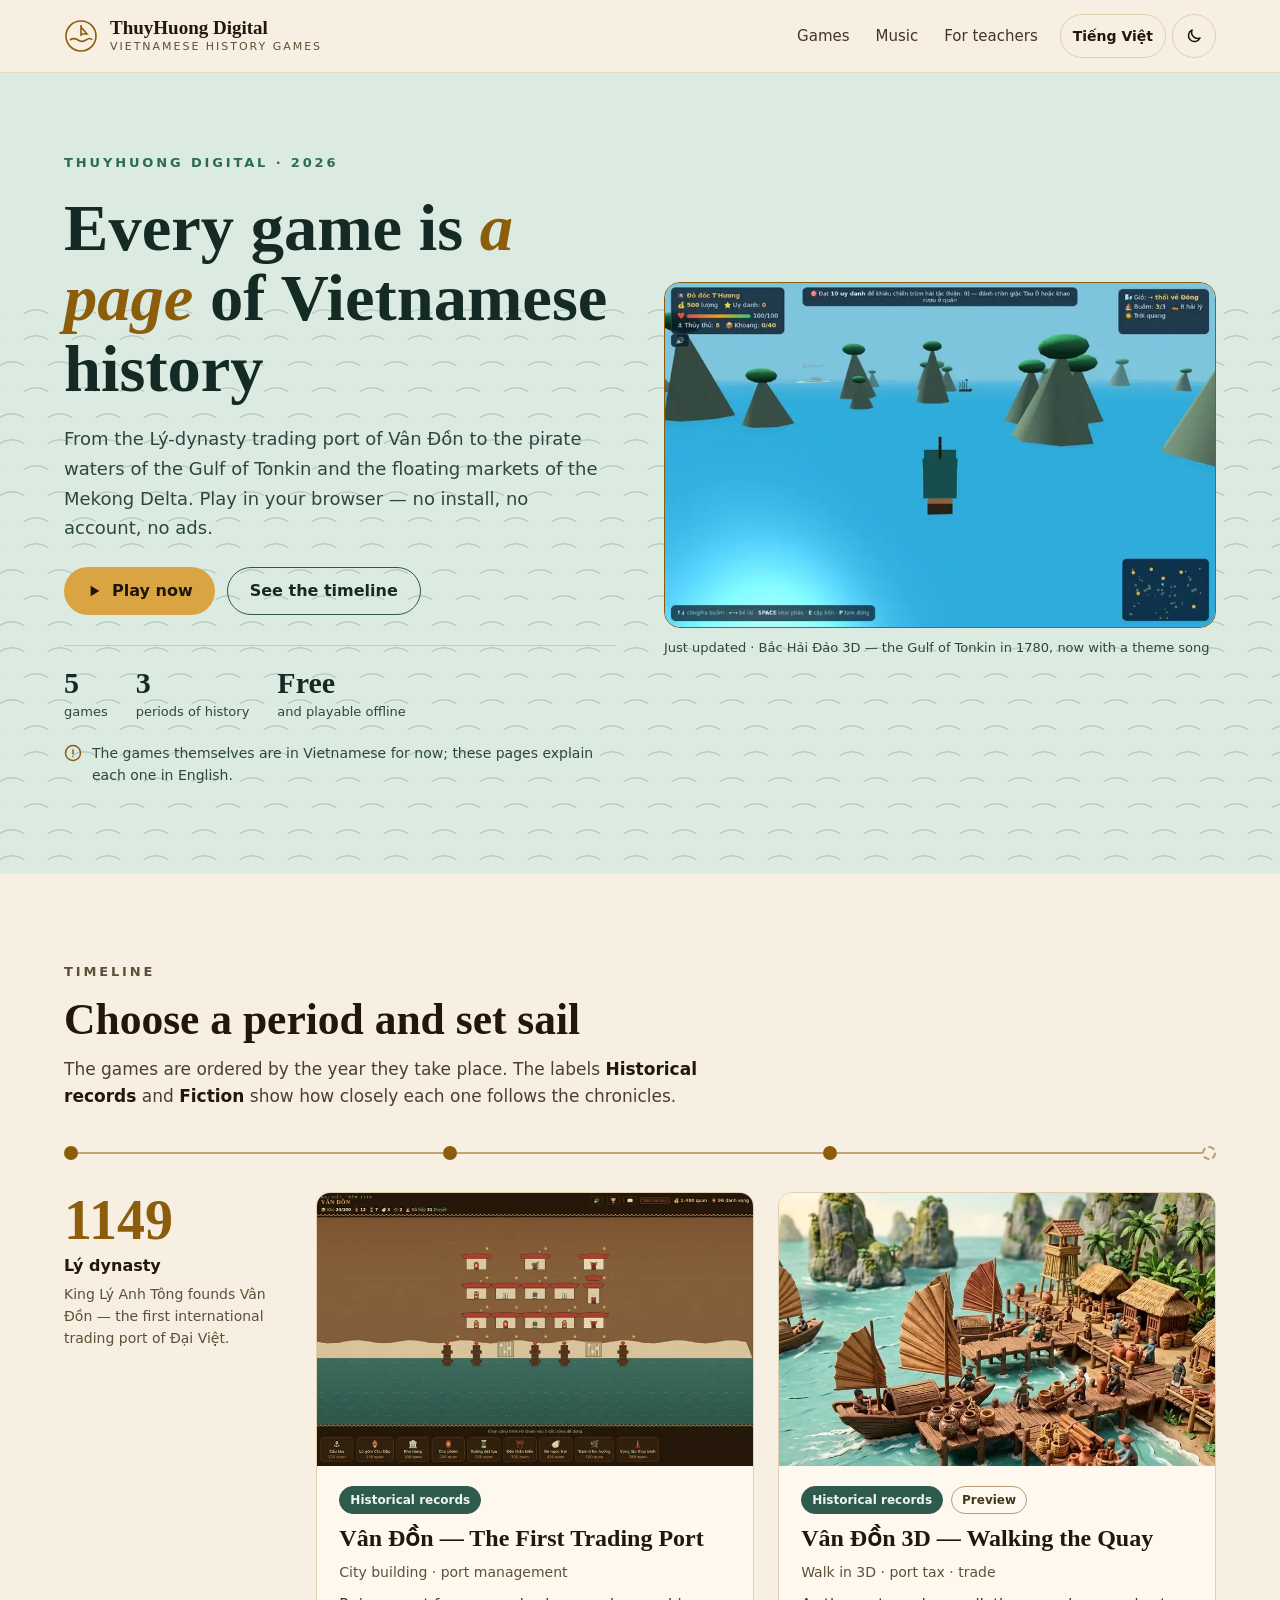
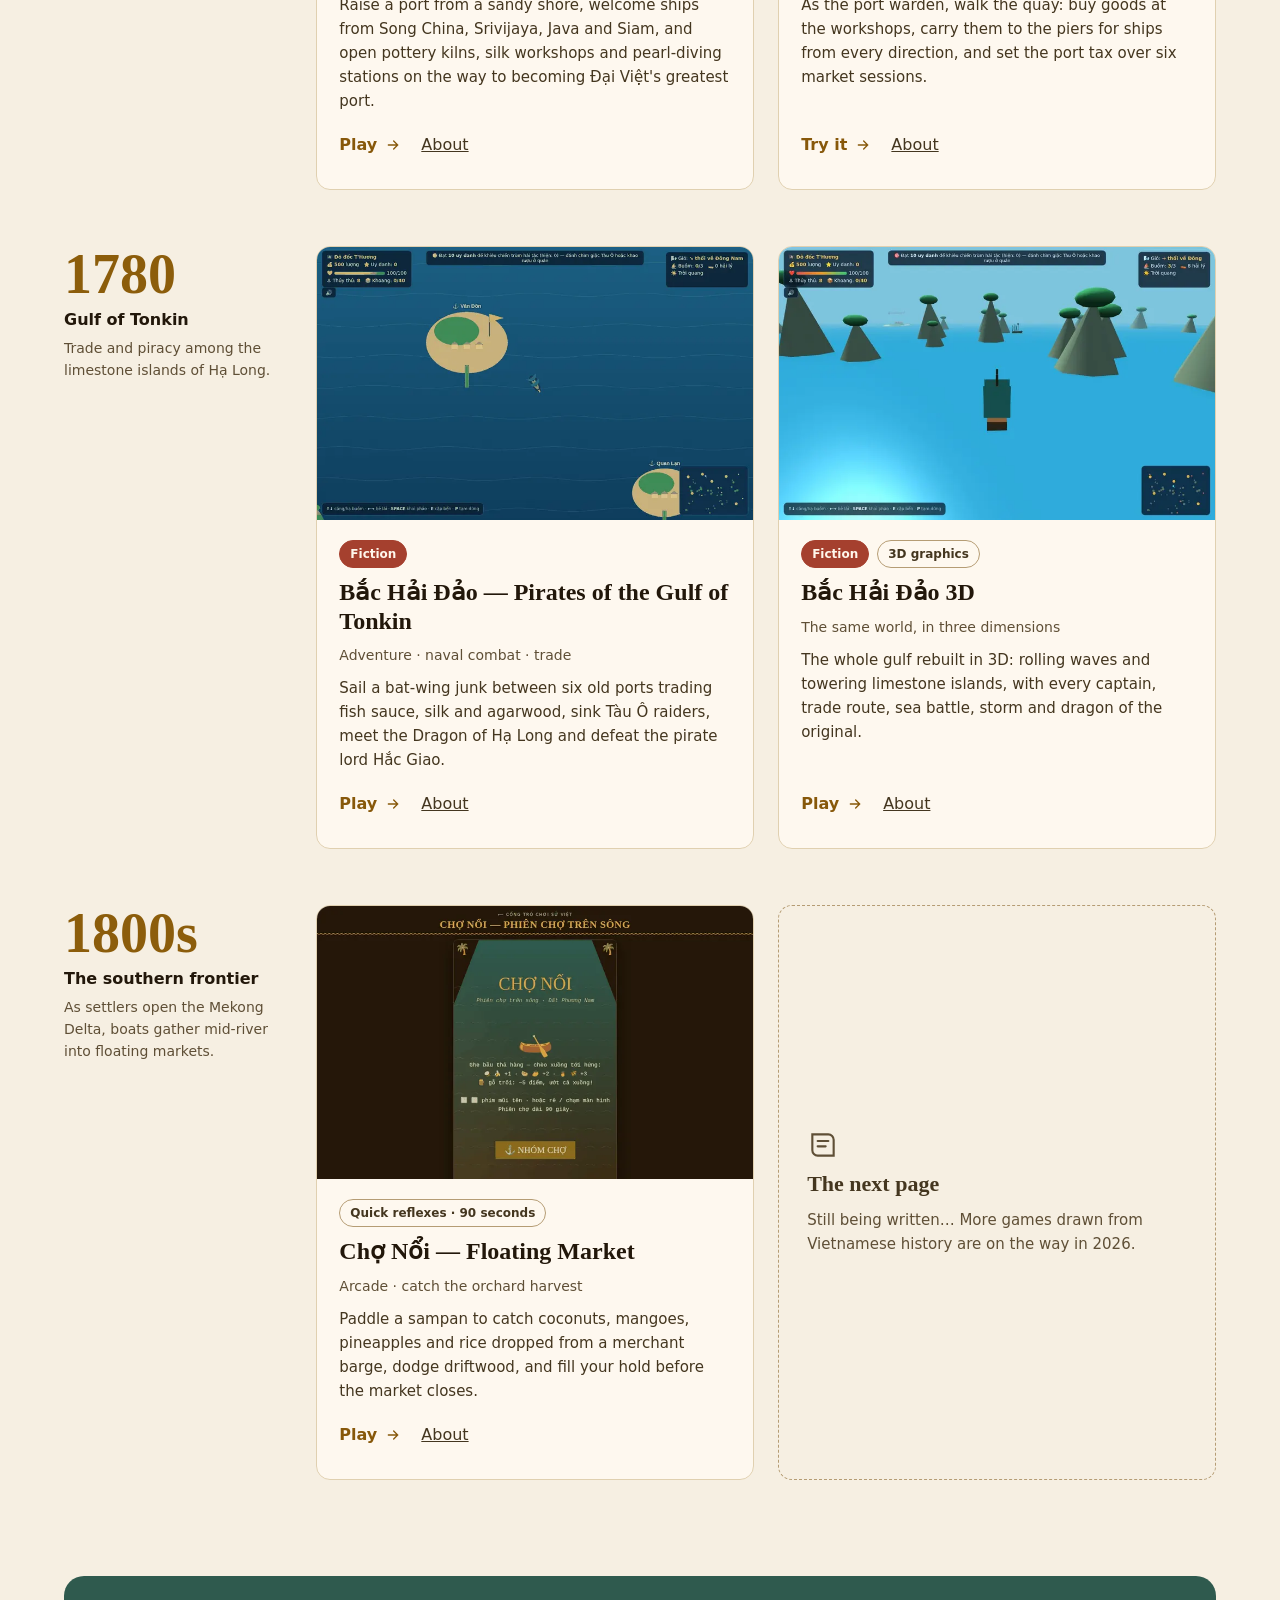
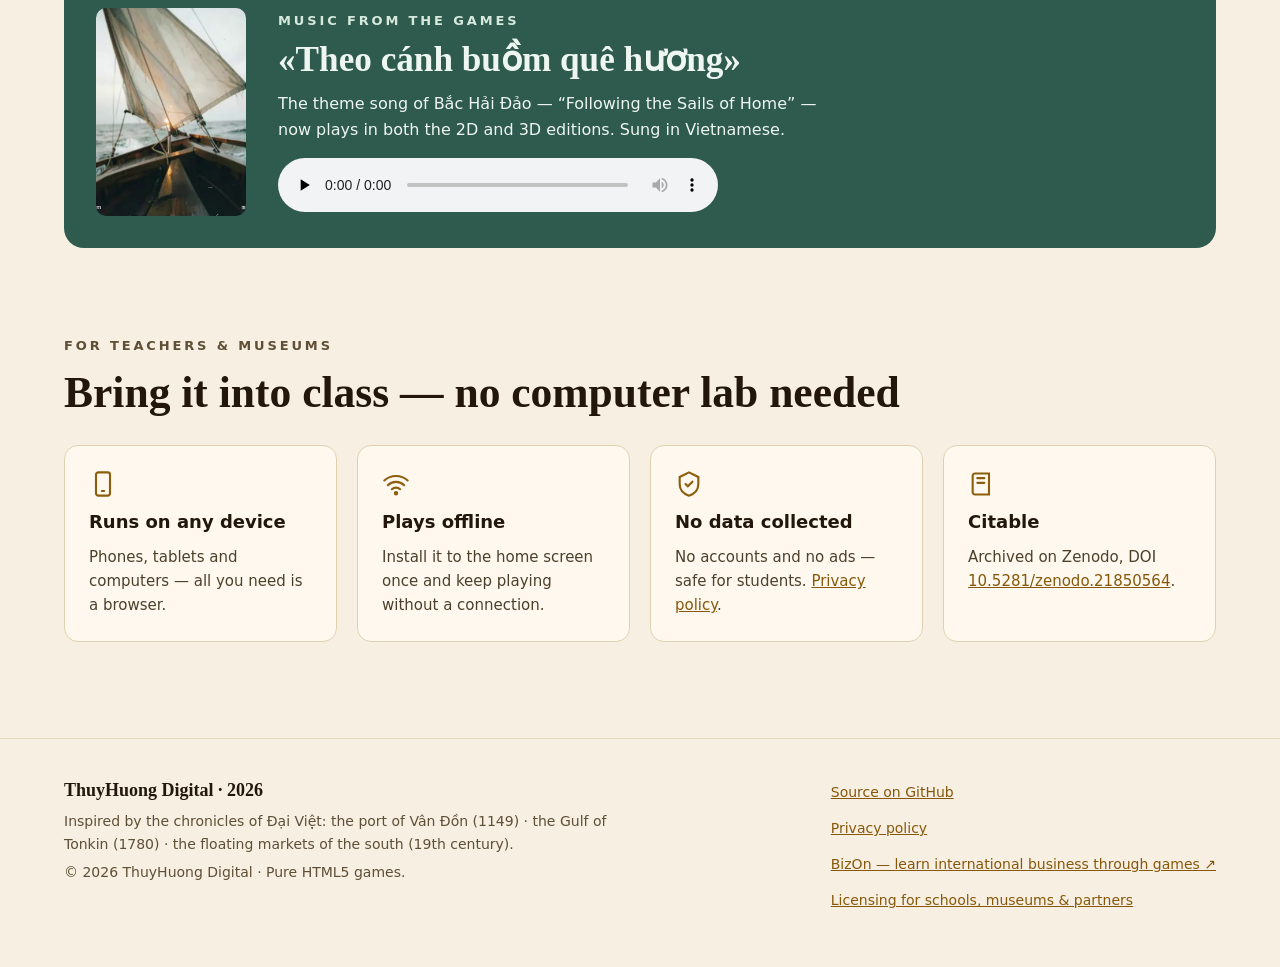
==== commit e3b987b9: "Đưa main vào: liên kết BizOn thành song ngữ Anh–Việt theo cổng mới, sw.js thd-v30" ====
--- a/index.html
+++ b/index.html
@@ -111,27 +111,13 @@
 
   /* ===== Bài hát ===== */
   .band{margin-top:96px;background:var(--sea);color:var(--on-sea);border-radius:20px;padding:32px;
-    display:flex;flex-direction:column;gap:24px}
-  .band .eyebrow{color:var(--on-sea-2)}
-  .musicHead{display:flex;flex-direction:column;gap:8px}
-  .musicHead h2{font-size:clamp(1.7rem,3vw,2.2rem)}
-  .songs{list-style:none;display:flex;flex-direction:column;gap:14px}
-  .song{display:flex;flex-wrap:wrap;gap:18px 22px;align-items:flex-start;padding:18px;border-radius:14px;
-    background:rgba(0,0,0,.14)}
-  .song img{width:104px;height:104px;object-fit:cover;border-radius:10px;flex:0 0 auto}
-  .song.feature img{width:150px;height:150px}
-  .songTxt{flex:1 1 320px;min-width:0;display:flex;flex-direction:column;gap:8px}
-  .songMeta{font-size:13px;color:var(--on-sea-2);letter-spacing:.02em}
-  .song h3{font-family:var(--serif);font-size:22px;line-height:1.2}
-  .song.feature h3{font-size:clamp(1.5rem,2.6vw,1.9rem)}
-  .songTxt p{font-size:15px;line-height:1.6;max-width:40rem}
-  .songTxt audio{width:100%;max-width:440px}
-  .songLink{color:var(--on-sea);align-self:flex-start;display:inline-flex;align-items:center;min-height:44px}
-  .songLink:hover{color:#fff}
-  .lyrics summary{cursor:pointer;min-height:44px;display:flex;align-items:center;font-weight:600;color:var(--on-sea)}
-  .lyrics .keep{columns:3 240px;column-gap:32px;padding:6px 0 4px;font-size:15px;line-height:1.65;color:var(--on-sea)}
-  .lyrics .keep p{break-inside:avoid;margin-bottom:14px}
-  .lyrics .chorus{font-style:italic;color:var(--on-sea-2)}
+    display:flex;flex-wrap:wrap;align-items:center;gap:32px}
+  .band img{width:150px;height:208px;object-fit:cover;border-radius:10px;flex:0 0 auto}
+  .bandTxt{flex:1 1 360px;min-width:0;display:flex;flex-direction:column;gap:10px}
+  .bandTxt .eyebrow{color:var(--on-sea-2)}
+  .bandTxt h2{font-size:clamp(1.7rem,3vw,2.2rem)}
+  .bandTxt p{font-size:16px;line-height:1.6;max-width:36rem}
+  .bandTxt audio{width:100%;max-width:440px;margin-top:6px}
 
   /* ===== Cho thầy cô ===== */
   .feat{display:grid;grid-template-columns:repeat(auto-fit,minmax(240px,1fr));gap:20px;
@@ -160,9 +146,8 @@
     .eraHead{max-width:none}
     .eraHead .yr{font-size:40px}
     .eras{gap:40px}
-    .band{padding:20px;gap:18px}
-    .song{padding:14px}
-    .song img,.song.feature img{width:84px;height:84px}
+    .band{padding:20px;gap:20px}
+    .band img{width:96px;height:133px}
   }
   @media (prefers-reduced-motion: reduce){
     html{scroll-behavior:auto}
@@ -366,73 +351,18 @@
     </section>
   </div>
 
-  <section class="band music" id="music" aria-labelledby="songTitle">
-    <div class="musicHead">
+  <section class="band" id="music" aria-labelledby="songTitle">
+    <img src="bac-hai-dao/assets/nhac/bac-hai-dao-bia.jpg" width="260" height="360" loading="lazy"
+      alt="Cover art for the song Theo cánh buồm quê hương" data-vi-alt="Ảnh bìa bài hát Theo cánh buồm quê hương">
+    <div class="bandTxt">
       <span class="eyebrow"><span lang="en">Music from the games</span><span lang="vi">Nhạc trong game</span></span>
-      <h2 id="songTitle"><span lang="en">Three songs, sung in Vietnamese</span><span lang="vi">Ba bài hát của các trò chơi</span></h2>
+      <h2 id="songTitle">«Theo cánh buồm quê hương»</h2>
+      <p lang="en">The theme song of Bắc Hải Đảo — “Following the Sails of Home” — now plays in both the 2D and 3D editions. Sung in Vietnamese.</p>
+      <p lang="vi">Bài hát chủ đề của Bắc Hải Đảo, nay vang lên trong cả bản 2D và 3D.</p>
+      <audio controls preload="none" src="bac-hai-dao/assets/nhac/bac-hai-dao-theo-canh-buom-que-huong.mp3">
+        <span lang="en">Your browser cannot play this audio.</span><span lang="vi">Trình duyệt của bạn chưa phát được âm thanh.</span>
+      </audio>
     </div>
-    <ul class="songs">
-      <li class="song feature">
-        <img src="assets/nhac/nguoi-trao-ta-chan-troi.webp" width="360" height="360" loading="lazy"
-          alt="Cover art for the song Người trao ta chân trời" data-vi-alt="Ảnh bìa bài hát Người trao ta chân trời">
-        <div class="songTxt">
-          <span class="songMeta"><span lang="en">New · shared by Vân Đồn and Bắc Hải Đảo · 5:30</span><span lang="vi">Mới · bài chung của Vân Đồn và Bắc Hải Đảo · 5:30</span></span>
-          <h3>«Người trao ta chân trời»</h3>
-          <p lang="en">“They Gave Us a Horizon” — a thank-you to those who came before, sung for both history games:
-            <em>«Người trao ta một chân trời / Ta giữ cho người đến sau»</em> — they gave us a horizon; we keep it for those who come after.</p>
-          <p lang="vi">Bài hát chung của hai trò chơi lịch sử, lời biết ơn người đi trước:
-            <em>«Người trao ta một chân trời / Ta giữ cho người đến sau.»</em></p>
-          <audio controls preload="none" src="assets/nhac/nguoi-trao-ta-chan-troi.mp3">
-            <span lang="en">Your browser cannot play this audio.</span><span lang="vi">Trình duyệt của bạn chưa phát được âm thanh.</span>
-          </audio>
-          <details class="lyrics">
-            <summary><span lang="en">Lyrics (in Vietnamese)</span><span lang="vi">Lời bài hát</span></summary>
-            <div class="keep" lang="vi">
-            <p>Gió mở lối, cánh buồm lên<br>Bờ xa lùi sau màn sương sớm<br>Một bàn tay ghì tay lái<br>Một bàn tay níu lấy bàn tay</p>
-            <p>Chưa biết hết đường phía trước<br>Chỉ biết không để bạn một mình<br>Qua một đêm trời nổi sóng<br>Càng thương hơn hai tiếng yên bình</p>
-            <p>Có những người ta chưa từng gặp<br>Mà công lao ở khắp quanh mình<br>Trong bến nước, trong từng mái ngói<br>Trong ngày mai ta sống thanh bình</p>
-            <p class="chorus">Người trao ta một chân trời<br>Đã đi qua bao mùa giông bão<br>Để hôm nay ta đứng nơi này<br>Nghe sóng vỗ mà lòng không sợ hãi<br>Người trao ta một quê nhà<br>Bằng tuổi xanh, bằng đời ở lại<br>Ta mang ơn không chỉ bằng lời<br>Cùng giữ lấy chân trời cho ngày mai</p>
-            <p>Ta đọc chậm từng dòng chữ<br>Tên người xưa, năm tháng xa rồi<br>Bỗng nghe tiếng buồm trong gió<br>Như người còn đứng giữa trùng khơi</p>
-            <p>Không phải ai về tới bến<br>Không phải tên nào cũng được ghi<br>Nhưng biển vẫn còn kể mãi<br>Chuyện bao người đã sống, đã đi</p>
-            <p>Vân Đồn còn vang tiếng sóng<br>Bắc Hải Đảo gọi buồm ra khơi<br>Hai câu chuyện cùng nhắc nhớ<br>Một quê hương, bao thế hệ người</p>
-            <p class="chorus">Người trao ta một chân trời<br>Đã đi qua bao mùa giông bão<br>Để hôm nay ta đứng nơi này<br>Nghe sóng vỗ mà lòng không sợ hãi<br>Người trao ta một quê nhà<br>Bằng tuổi xanh, bằng đời ở lại<br>Ta mang ơn không chỉ bằng lời<br>Cùng giữ lấy chân trời cho ngày mai</p>
-            <p>Có một thời ta chưa từng sống<br>Có những người ta chẳng biết tên<br>Mà mỗi sáng nhìn ra phía biển<br>Lại thấy mình mang một niềm ơn</p>
-            <p>Không để chuyện xưa thành quên lãng<br>Không để tình người hóa xa xôi<br>Từ nơi bàn tay người buông xuống<br>Bàn tay ta tiếp lấy cuộc đời</p>
-            <p class="chorus">Người trao ta một chân trời<br>Đã đi qua bao mùa giông bão<br>Để hôm nay ta đứng nơi này<br>Nghe sóng vỗ mà lòng không sợ hãi<br>Người trao ta một quê nhà<br>Bằng tuổi xanh, bằng đời ở lại<br>Ta mang ơn không chỉ bằng lời<br>Cùng giữ lấy chân trời cho ngày mai</p>
-            <p>Mai có người nhìn ra biển rộng<br>Thấy cánh buồm đi giữa trời xanh<br>Xin còn nhớ người trao chân trời ấy<br>Để hôm nay ta được lớn lên</p>
-            <p>Người trao ta một chân trời…<br>Ta giữ cho người đến sau…</p>
-            </div>
-          </details>
-        </div>
-      </li>
-      <li class="song">
-        <img src="bac-hai-dao/assets/nhac/bac-hai-dao-bia.jpg" width="260" height="360" loading="lazy"
-          alt="Cover art for the song Theo cánh buồm quê hương" data-vi-alt="Ảnh bìa bài hát Theo cánh buồm quê hương">
-        <div class="songTxt">
-          <span class="songMeta"><span lang="en">Bắc Hải Đảo, 2D and 3D · 5:47</span><span lang="vi">Bắc Hải Đảo, bản 2D và 3D · 5:47</span></span>
-          <h3>«Theo cánh buồm quê hương»</h3>
-          <p lang="en">“Following the Sails of Home”, the theme song of the pirate adventure.</p>
-          <p lang="vi">Bài hát chủ đề của Bắc Hải Đảo, vang lên trong cả bản 2D và 3D.</p>
-          <audio controls preload="none" src="bac-hai-dao/assets/nhac/bac-hai-dao-theo-canh-buom-que-huong.mp3">
-            <span lang="en">Your browser cannot play this audio.</span><span lang="vi">Trình duyệt của bạn chưa phát được âm thanh.</span>
-          </audio>
-        </div>
-      </li>
-      <li class="song">
-        <img src="van-don-3d/assets/ben-cang-van-don.jpg" width="1100" height="511" loading="lazy"
-          alt="The clay-model port of Vân Đồn" data-vi-alt="Bến cảng Vân Đồn bằng đất nặn">
-        <div class="songTxt">
-          <span class="songMeta"><span lang="en">Vân Đồn 3D · 5:17</span><span lang="vi">Vân Đồn 3D · 5:17</span></span>
-          <h3>«Vân Đồn – Tiếng vọng non sông»</h3>
-          <p lang="en">“Echoes of the Homeland”, the theme song of the 3D port game.</p>
-          <p lang="vi">Bài hát chủ đề của Vân Đồn 3D.</p>
-          <audio controls preload="none" src="van-don-3d/assets/nhac/van-don-tieng-vong-non-song.mp3">
-            <span lang="en">Your browser cannot play this audio.</span><span lang="vi">Trình duyệt của bạn chưa phát được âm thanh.</span>
-          </audio>
-          <a class="songLink" href="https://youtu.be/RaACW3fvrQM" target="_blank" rel="noopener"><span lang="en">Lyric video on YouTube</span><span lang="vi">Lyric video trên YouTube</span></a>
-        </div>
-      </li>
-    </ul>
   </section>
 
   <section id="teachers" aria-labelledby="teachTitle">
@@ -480,6 +410,7 @@
     <ul>
       <li><a href="https://github.com/thuyhuongctu/Vietnamese-History-Games"><span lang="en">Source on GitHub</span><span lang="vi">Mã nguồn trên GitHub</span></a></li>
       <li><a href="privacy.html"><span lang="en">Privacy policy</span><span lang="vi">Chính sách quyền riêng tư</span></a></li>
+      <li><a href="https://bizonland.com/" target="_blank" rel="noopener"><span lang="en">BizOn — learn international business through games ↗</span><span lang="vi">BizOn — học kinh doanh quốc tế qua trò chơi ↗</span></a></li>
       <li><a href="mailto:thuyhuongctu@gmail.com?subject=Licensing%20%2F%20C%E1%BA%A5p%20ph%C3%A9p"><span lang="en">Licensing for schools, museums &amp; partners</span><span lang="vi">Cấp phép cho trường học, bảo tàng &amp; đối tác</span></a></li>
     </ul>
   </div>
--- a/assets/portal/site.css
+++ b/assets/portal/site.css
@@ -60,9 +60,8 @@
 [hidden]{display:none !important}
 
 /* ===== Ngôn ngữ: mỗi đoạn có hai bản, chỉ hiện bản đang chọn ===== */
-/* .pref (nút chuyển) và .keep (ví dụ lời bài hát tiếng Việt) luôn hiện */
-html[lang="en"] body [lang="vi"]:not(.pref):not(.keep),
-html[lang="vi"] body [lang="en"]:not(.pref):not(.keep){display:none !important}
+html[lang="en"] body [lang="vi"]:not(.pref),
+html[lang="vi"] body [lang="en"]:not(.pref){display:none !important}
 
 /* ===== Bản đồ Việt Nam chìm (gồm Hoàng Sa, Trường Sa) =====
    Đường biên: Natural Earth (phạm vi công cộng) qua gói world-atlas, rút gọn;
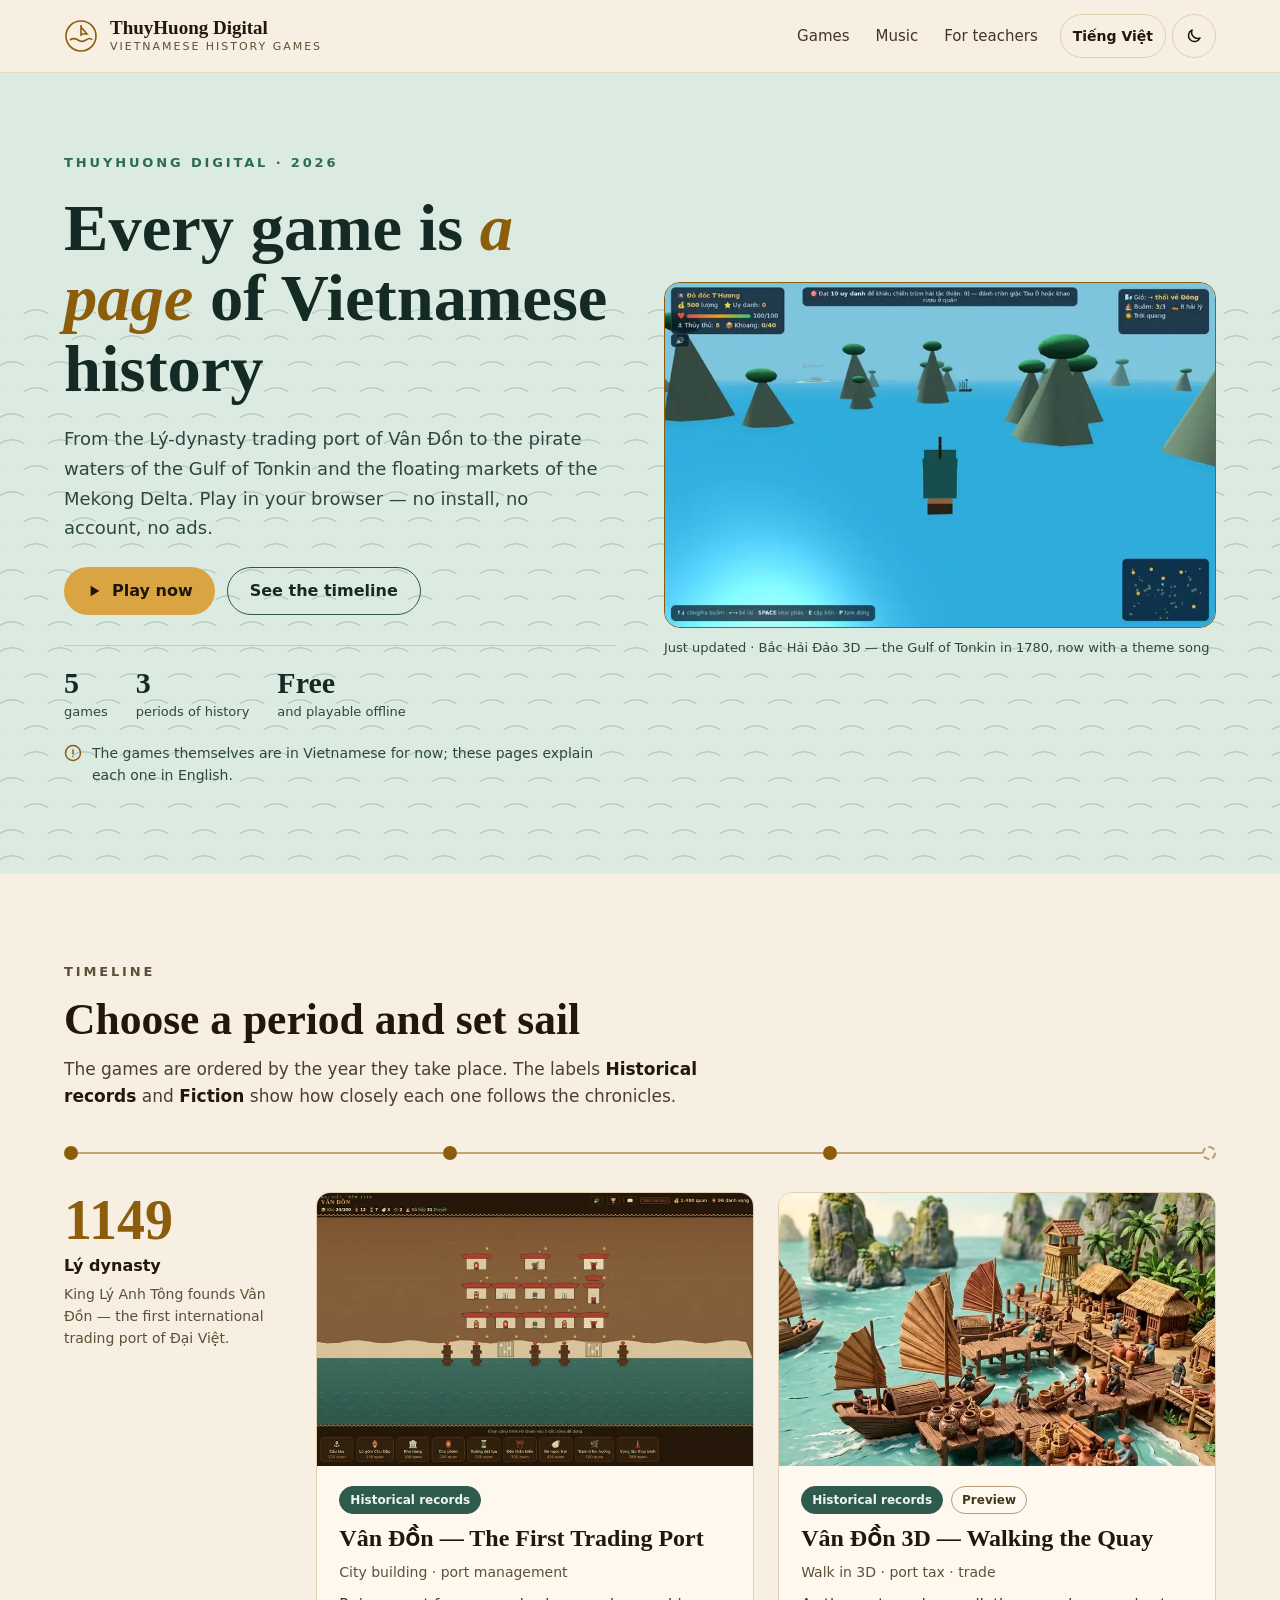
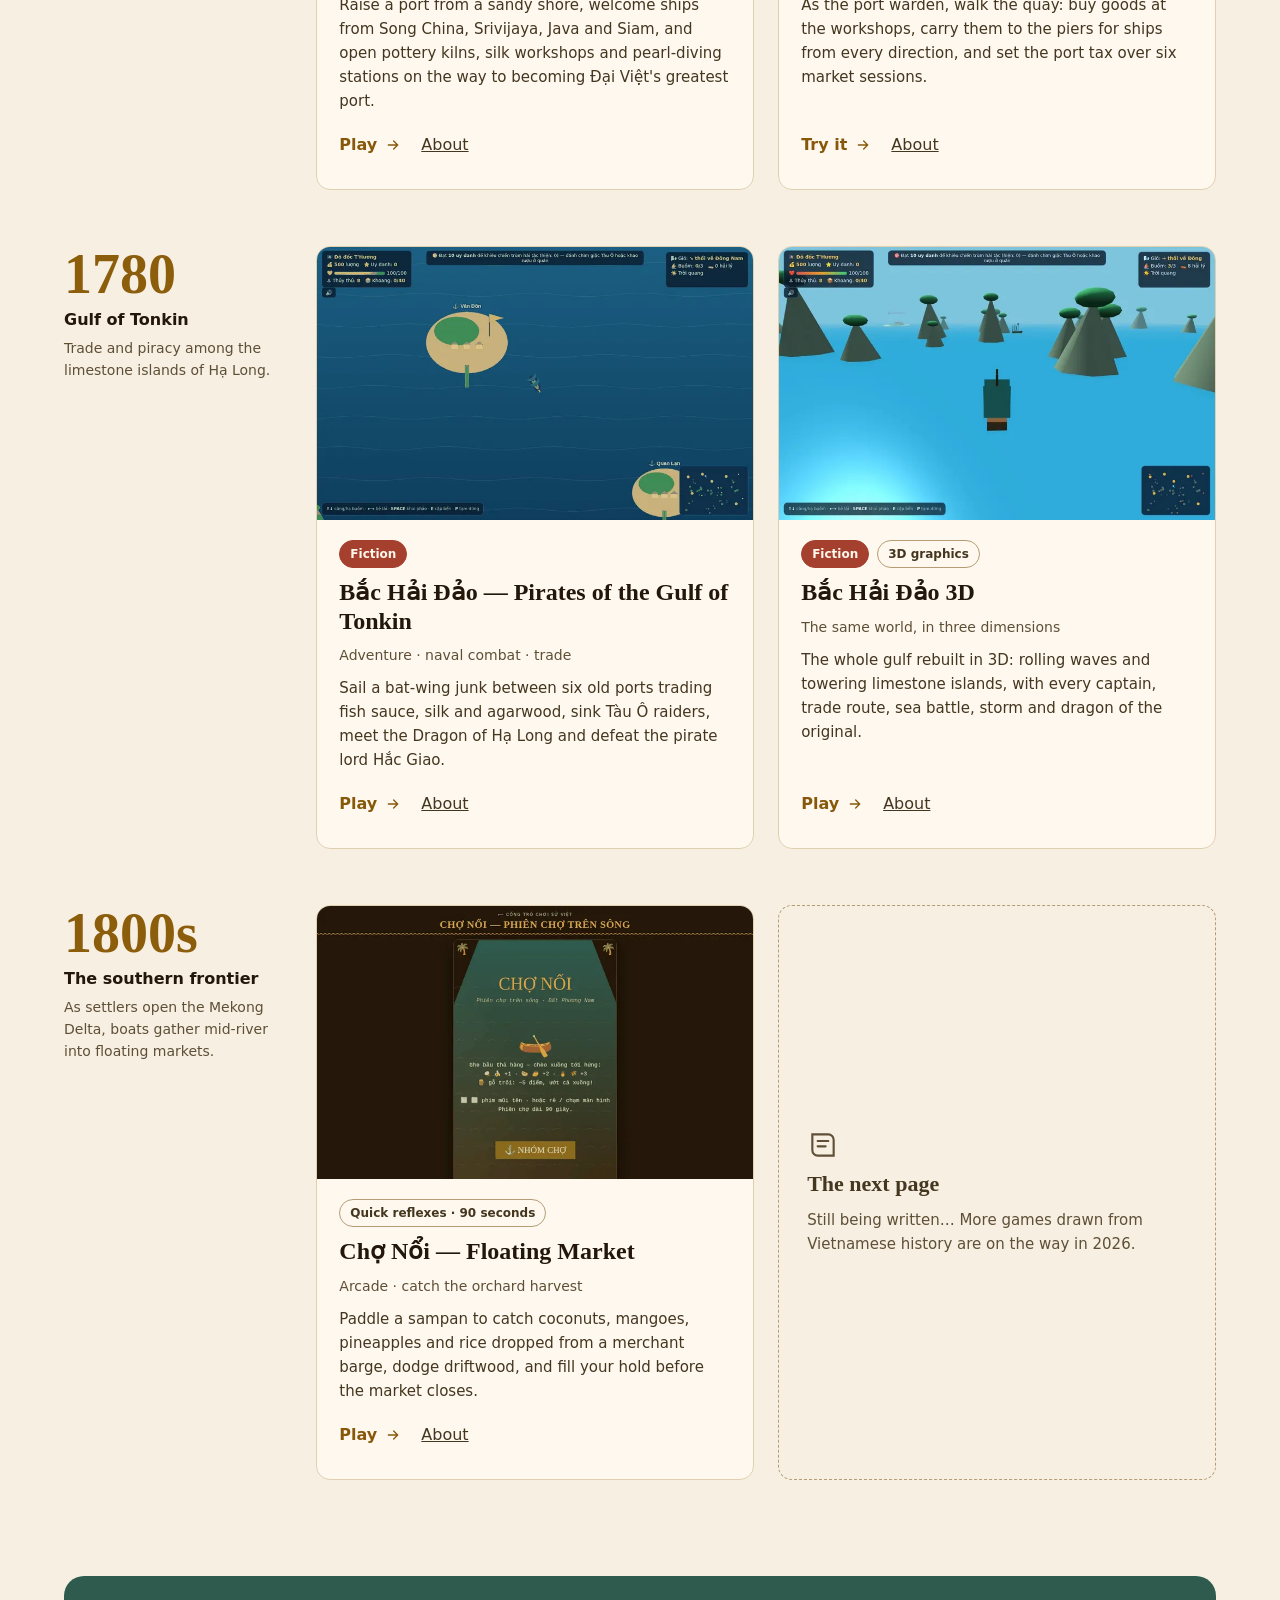
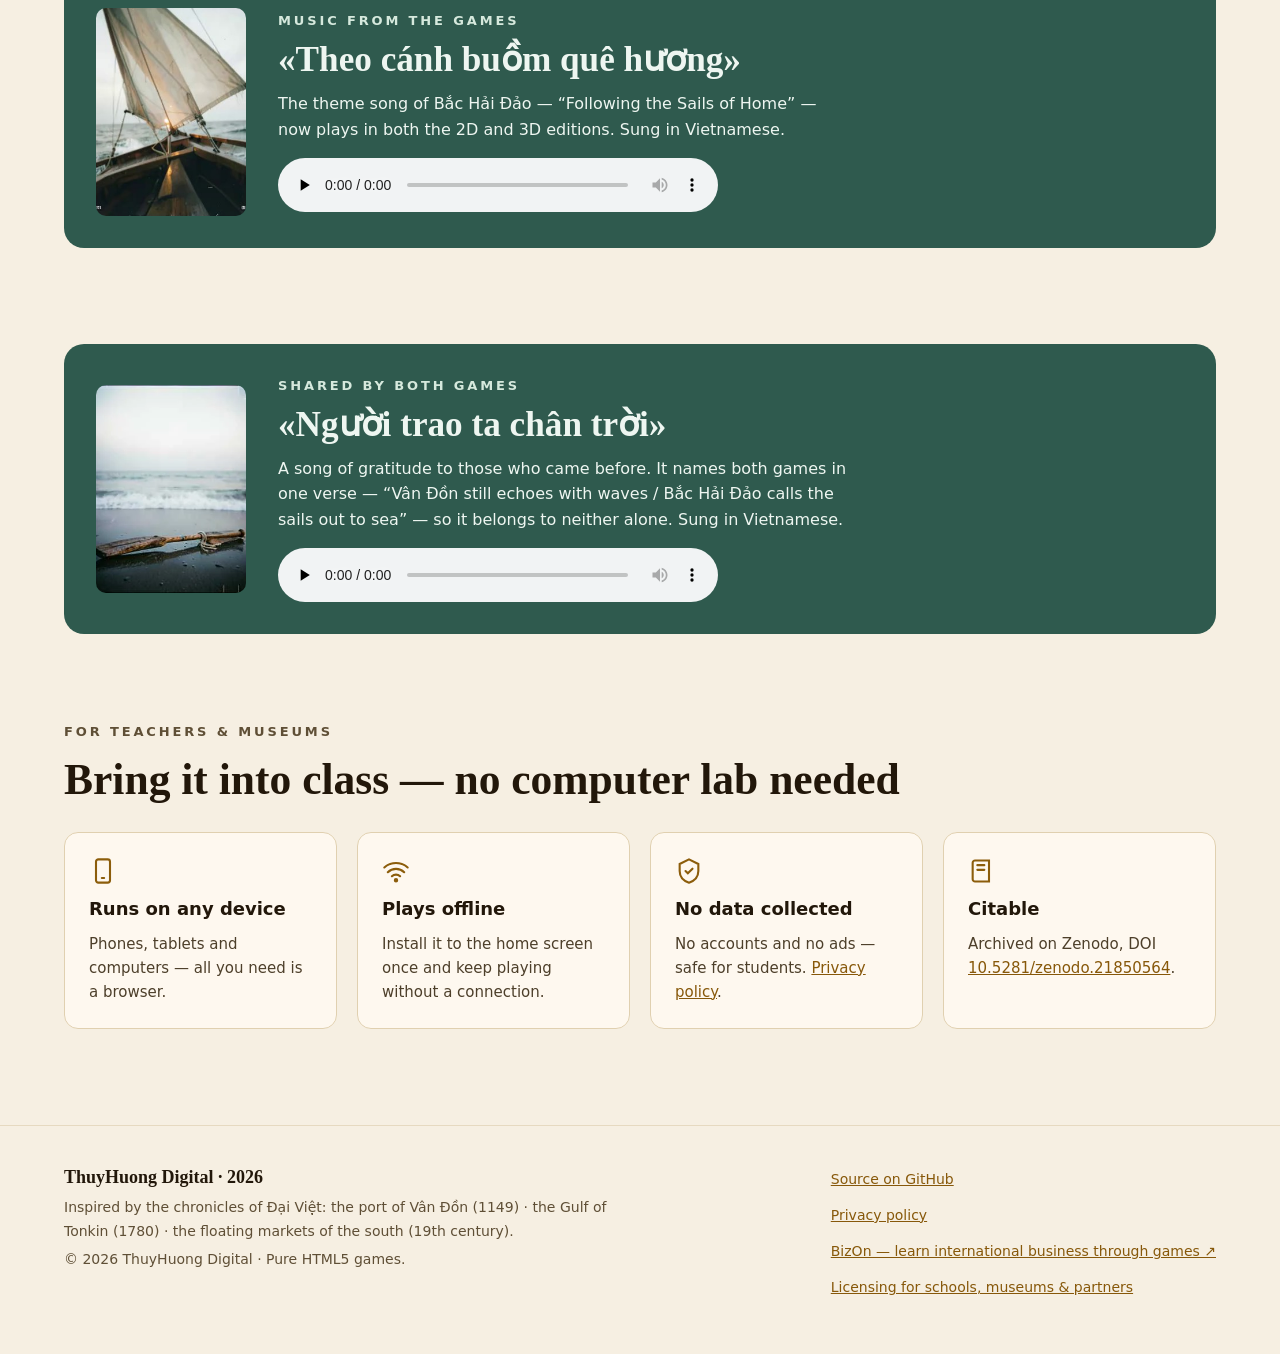
==== commit f4f8c358: "Thêm bài «Người trao ta chân trời» vào cổng và cả hai game Bài này nhắc đích danh cả hai game trong " ====
--- a/index.html
+++ b/index.html
@@ -365,6 +365,20 @@
     </div>
   </section>
 
+  <section class="band" id="music2" aria-labelledby="songTitle2">
+    <img src="assets/nhac/nguoi-trao-ta-chan-troi-bia.webp" width="360" height="360" loading="lazy"
+      alt="Cover art for the song Người trao ta chân trời" data-vi-alt="Ảnh bìa bài hát Người trao ta chân trời">
+    <div class="bandTxt">
+      <span class="eyebrow"><span lang="en">Shared by both games</span><span lang="vi">Bài chung của hai game</span></span>
+      <h2 id="songTitle2">«Người trao ta chân trời»</h2>
+      <p lang="en">A song of gratitude to those who came before. It names both games in one verse — “Vân Đồn still echoes with waves / Bắc Hải Đảo calls the sails out to sea” — so it belongs to neither alone. Sung in Vietnamese.</p>
+      <p lang="vi">Bài hát về lòng biết ơn người đi trước. Một khổ nhắc đích danh cả hai game, nên nó không thuộc riêng bên nào.</p>
+      <audio controls preload="none" src="assets/nhac/nguoi-trao-ta-chan-troi.mp3">
+        <span lang="en">Your browser cannot play this audio.</span><span lang="vi">Trình duyệt của bạn chưa phát được âm thanh.</span>
+      </audio>
+    </div>
+  </section>
+
   <section id="teachers" aria-labelledby="teachTitle">
     <div class="secHead">
       <span class="eyebrow"><span lang="en">For teachers &amp; museums</span><span lang="vi">Cho thầy cô &amp; bảo tàng</span></span>
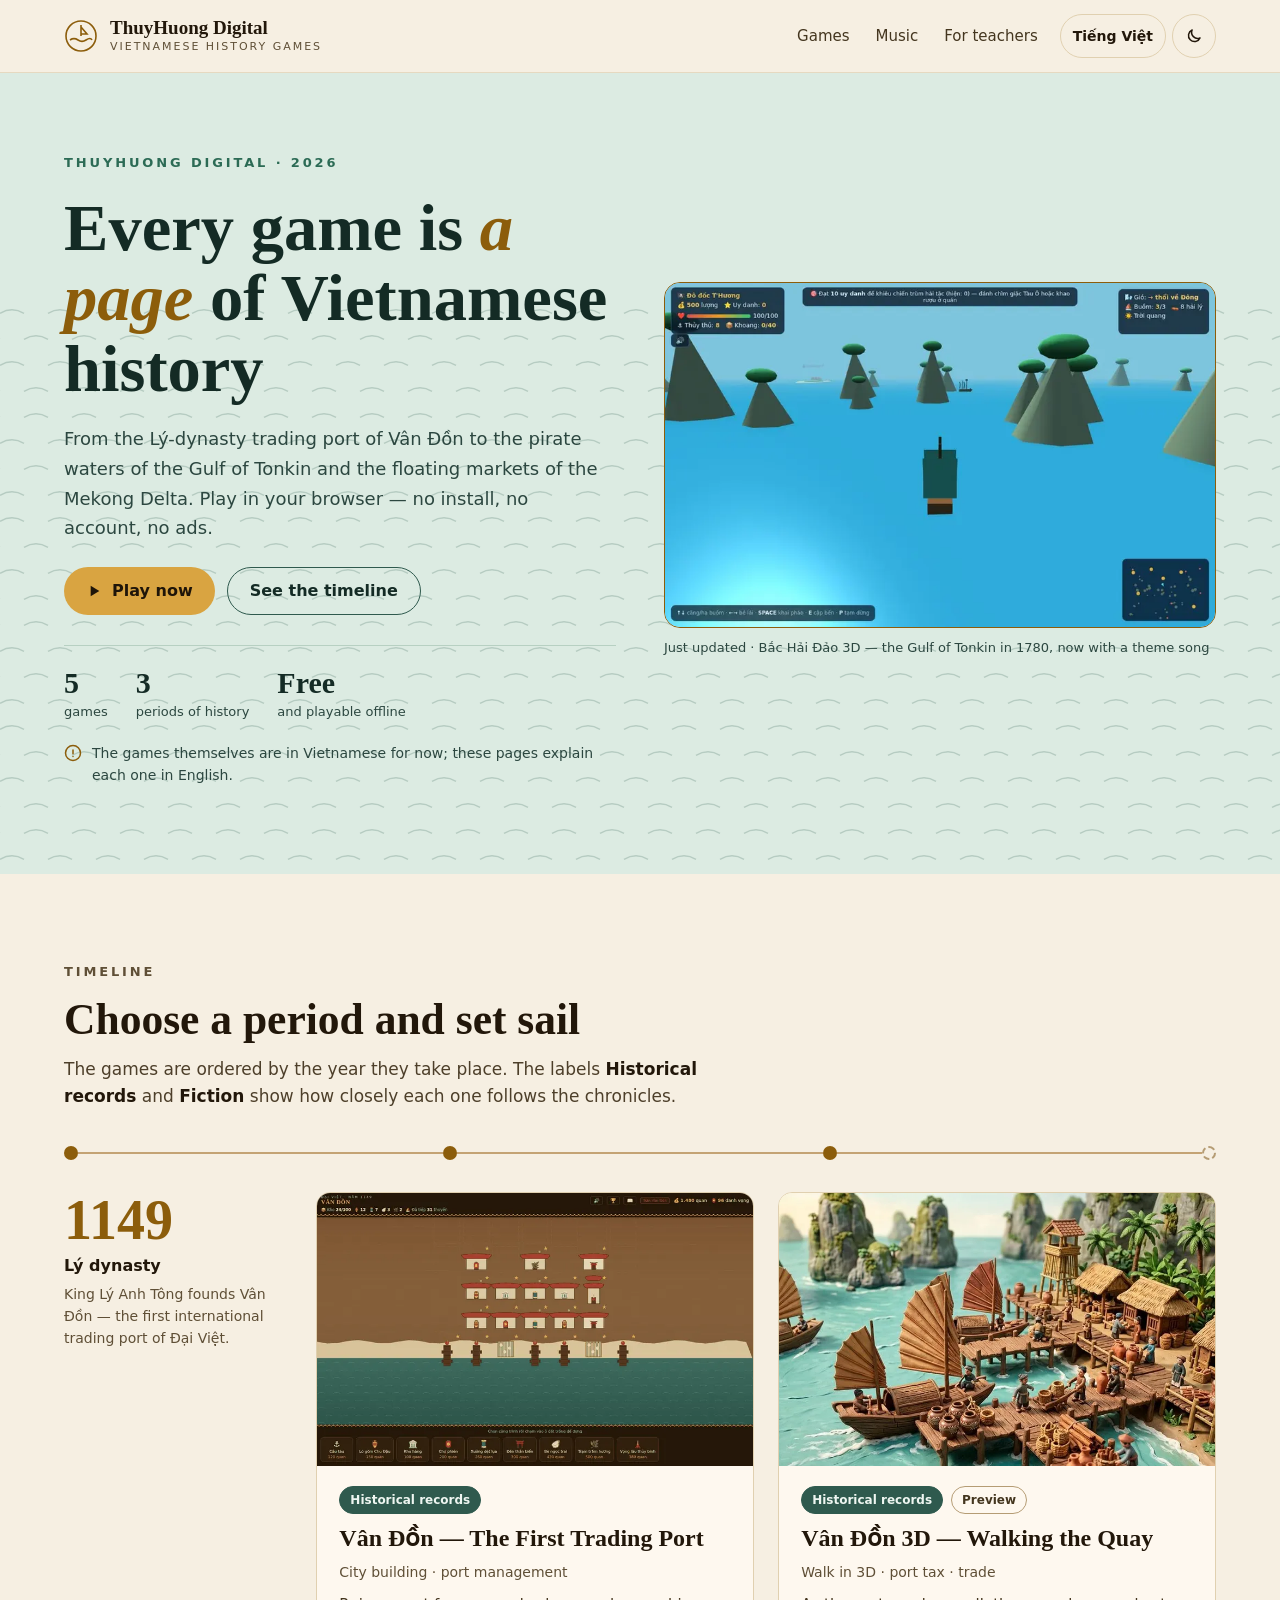
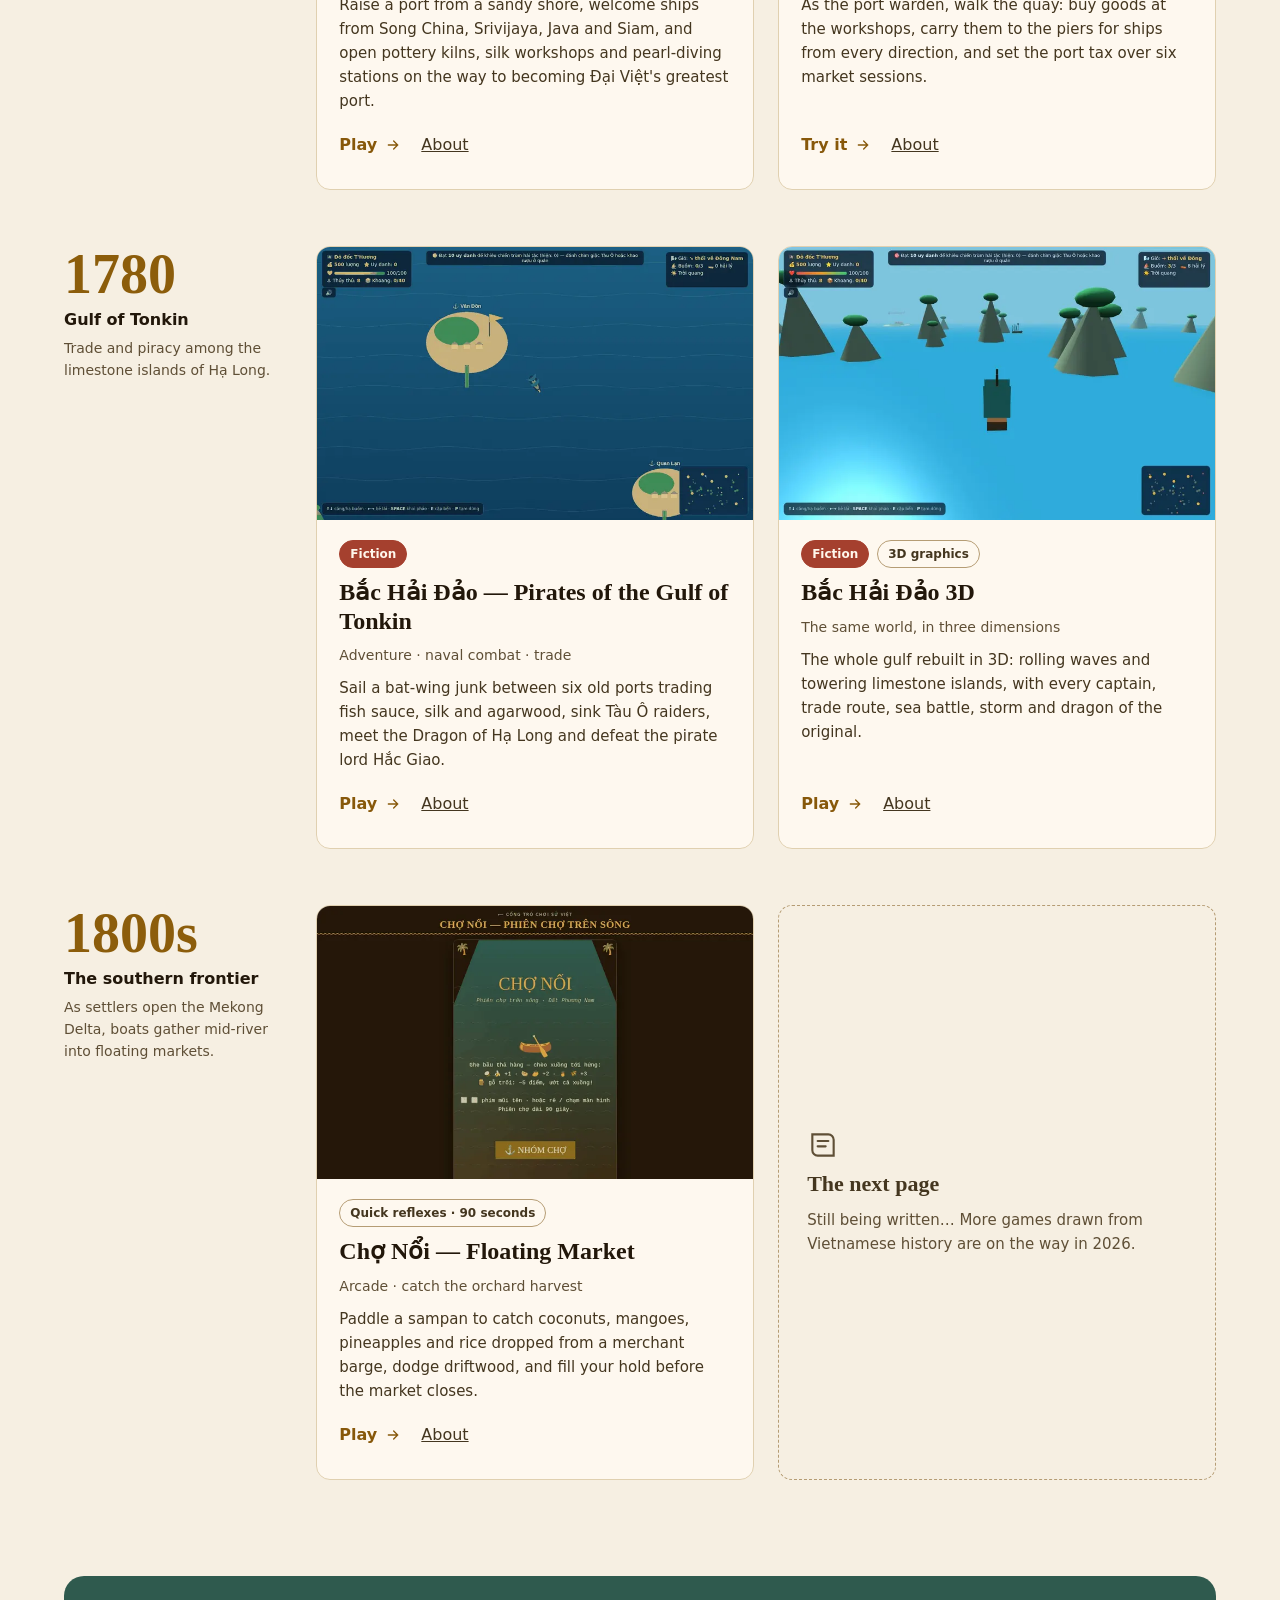
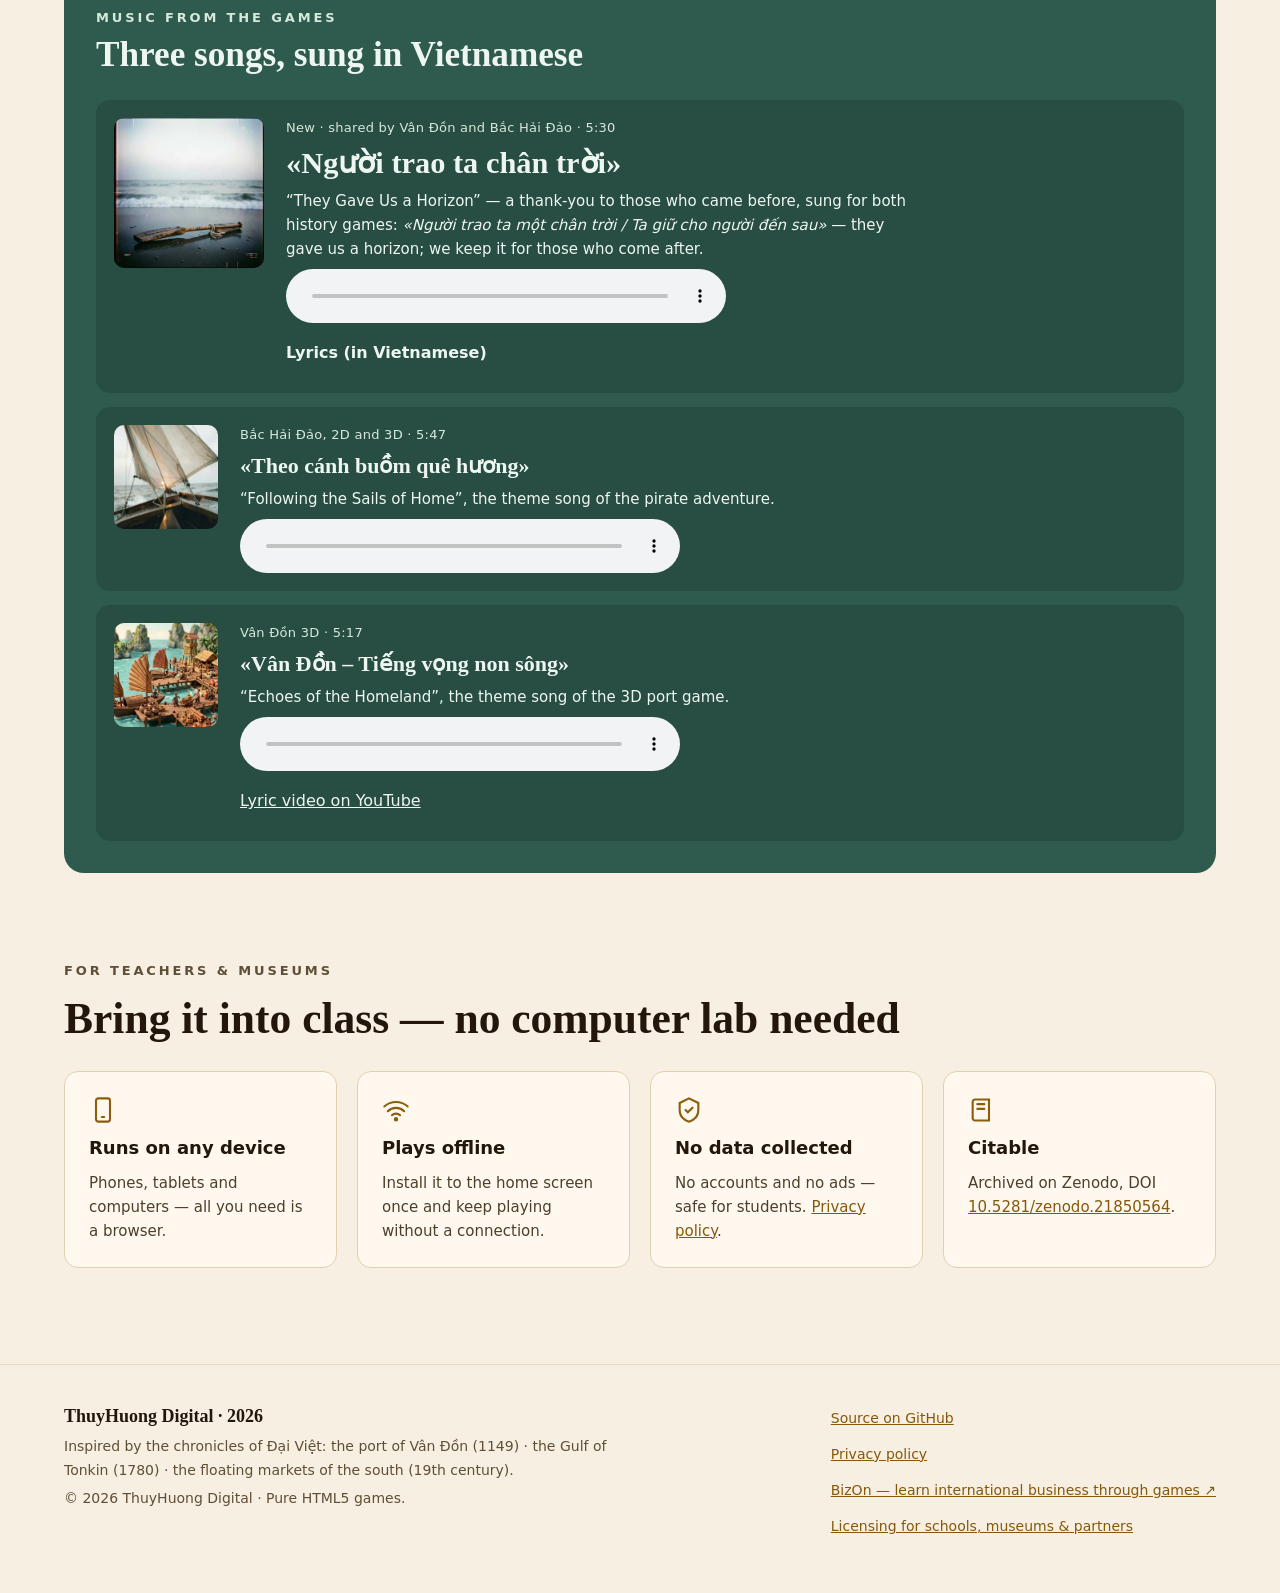
==== commit a909904e: "Thêm bài hát chung «Người trao ta chân trời» của Vân Đồn và Bắc Hải Đảo (#47) Tệp nhạc assets/nhac/n" ====
--- a/index.html
+++ b/index.html
@@ -111,13 +111,27 @@
 
   /* ===== Bài hát ===== */
   .band{margin-top:96px;background:var(--sea);color:var(--on-sea);border-radius:20px;padding:32px;
-    display:flex;flex-wrap:wrap;align-items:center;gap:32px}
-  .band img{width:150px;height:208px;object-fit:cover;border-radius:10px;flex:0 0 auto}
-  .bandTxt{flex:1 1 360px;min-width:0;display:flex;flex-direction:column;gap:10px}
-  .bandTxt .eyebrow{color:var(--on-sea-2)}
-  .bandTxt h2{font-size:clamp(1.7rem,3vw,2.2rem)}
-  .bandTxt p{font-size:16px;line-height:1.6;max-width:36rem}
-  .bandTxt audio{width:100%;max-width:440px;margin-top:6px}
+    display:flex;flex-direction:column;gap:24px}
+  .band .eyebrow{color:var(--on-sea-2)}
+  .musicHead{display:flex;flex-direction:column;gap:8px}
+  .musicHead h2{font-size:clamp(1.7rem,3vw,2.2rem)}
+  .songs{list-style:none;display:flex;flex-direction:column;gap:14px}
+  .song{display:flex;flex-wrap:wrap;gap:18px 22px;align-items:flex-start;padding:18px;border-radius:14px;
+    background:rgba(0,0,0,.14)}
+  .song img{width:104px;height:104px;object-fit:cover;border-radius:10px;flex:0 0 auto}
+  .song.feature img{width:150px;height:150px}
+  .songTxt{flex:1 1 320px;min-width:0;display:flex;flex-direction:column;gap:8px}
+  .songMeta{font-size:13px;color:var(--on-sea-2);letter-spacing:.02em}
+  .song h3{font-family:var(--serif);font-size:22px;line-height:1.2}
+  .song.feature h3{font-size:clamp(1.5rem,2.6vw,1.9rem)}
+  .songTxt p{font-size:15px;line-height:1.6;max-width:40rem}
+  .songTxt audio{width:100%;max-width:440px}
+  .songLink{color:var(--on-sea);align-self:flex-start;display:inline-flex;align-items:center;min-height:44px}
+  .songLink:hover{color:#fff}
+  .lyrics summary{cursor:pointer;min-height:44px;display:flex;align-items:center;font-weight:600;color:var(--on-sea)}
+  .lyrics .keep{columns:3 240px;column-gap:32px;padding:6px 0 4px;font-size:15px;line-height:1.65;color:var(--on-sea)}
+  .lyrics .keep p{break-inside:avoid;margin-bottom:14px}
+  .lyrics .chorus{font-style:italic;color:var(--on-sea-2)}
 
   /* ===== Cho thầy cô ===== */
   .feat{display:grid;grid-template-columns:repeat(auto-fit,minmax(240px,1fr));gap:20px;
@@ -146,8 +160,9 @@
     .eraHead{max-width:none}
     .eraHead .yr{font-size:40px}
     .eras{gap:40px}
-    .band{padding:20px;gap:20px}
-    .band img{width:96px;height:133px}
+    .band{padding:20px;gap:18px}
+    .song{padding:14px}
+    .song img,.song.feature img{width:84px;height:84px}
   }
   @media (prefers-reduced-motion: reduce){
     html{scroll-behavior:auto}
@@ -351,32 +366,73 @@
     </section>
   </div>
 
-  <section class="band" id="music" aria-labelledby="songTitle">
-    <img src="bac-hai-dao/assets/nhac/bac-hai-dao-bia.jpg" width="260" height="360" loading="lazy"
-      alt="Cover art for the song Theo cánh buồm quê hương" data-vi-alt="Ảnh bìa bài hát Theo cánh buồm quê hương">
-    <div class="bandTxt">
+  <section class="band music" id="music" aria-labelledby="songTitle">
+    <div class="musicHead">
       <span class="eyebrow"><span lang="en">Music from the games</span><span lang="vi">Nhạc trong game</span></span>
-      <h2 id="songTitle">«Theo cánh buồm quê hương»</h2>
-      <p lang="en">The theme song of Bắc Hải Đảo — “Following the Sails of Home” — now plays in both the 2D and 3D editions. Sung in Vietnamese.</p>
-      <p lang="vi">Bài hát chủ đề của Bắc Hải Đảo, nay vang lên trong cả bản 2D và 3D.</p>
-      <audio controls preload="none" src="bac-hai-dao/assets/nhac/bac-hai-dao-theo-canh-buom-que-huong.mp3">
-        <span lang="en">Your browser cannot play this audio.</span><span lang="vi">Trình duyệt của bạn chưa phát được âm thanh.</span>
-      </audio>
+      <h2 id="songTitle"><span lang="en">Three songs, sung in Vietnamese</span><span lang="vi">Ba bài hát của các trò chơi</span></h2>
     </div>
-  </section>
-
-  <section class="band" id="music2" aria-labelledby="songTitle2">
-    <img src="assets/nhac/nguoi-trao-ta-chan-troi-bia.webp" width="360" height="360" loading="lazy"
-      alt="Cover art for the song Người trao ta chân trời" data-vi-alt="Ảnh bìa bài hát Người trao ta chân trời">
-    <div class="bandTxt">
-      <span class="eyebrow"><span lang="en">Shared by both games</span><span lang="vi">Bài chung của hai game</span></span>
-      <h2 id="songTitle2">«Người trao ta chân trời»</h2>
-      <p lang="en">A song of gratitude to those who came before. It names both games in one verse — “Vân Đồn still echoes with waves / Bắc Hải Đảo calls the sails out to sea” — so it belongs to neither alone. Sung in Vietnamese.</p>
-      <p lang="vi">Bài hát về lòng biết ơn người đi trước. Một khổ nhắc đích danh cả hai game, nên nó không thuộc riêng bên nào.</p>
-      <audio controls preload="none" src="assets/nhac/nguoi-trao-ta-chan-troi.mp3">
-        <span lang="en">Your browser cannot play this audio.</span><span lang="vi">Trình duyệt của bạn chưa phát được âm thanh.</span>
-      </audio>
-    </div>
+    <ul class="songs">
+      <li class="song feature">
+        <img src="assets/nhac/nguoi-trao-ta-chan-troi.webp" width="360" height="360" loading="lazy"
+          alt="Cover art for the song Người trao ta chân trời" data-vi-alt="Ảnh bìa bài hát Người trao ta chân trời">
+        <div class="songTxt">
+          <span class="songMeta"><span lang="en">New · shared by Vân Đồn and Bắc Hải Đảo · 5:30</span><span lang="vi">Mới · bài chung của Vân Đồn và Bắc Hải Đảo · 5:30</span></span>
+          <h3>«Người trao ta chân trời»</h3>
+          <p lang="en">“They Gave Us a Horizon” — a thank-you to those who came before, sung for both history games:
+            <em>«Người trao ta một chân trời / Ta giữ cho người đến sau»</em> — they gave us a horizon; we keep it for those who come after.</p>
+          <p lang="vi">Bài hát chung của hai trò chơi lịch sử, lời biết ơn người đi trước:
+            <em>«Người trao ta một chân trời / Ta giữ cho người đến sau.»</em></p>
+          <audio controls preload="none" src="assets/nhac/nguoi-trao-ta-chan-troi.mp3">
+            <span lang="en">Your browser cannot play this audio.</span><span lang="vi">Trình duyệt của bạn chưa phát được âm thanh.</span>
+          </audio>
+          <details class="lyrics">
+            <summary><span lang="en">Lyrics (in Vietnamese)</span><span lang="vi">Lời bài hát</span></summary>
+            <div class="keep" lang="vi">
+            <p>Gió mở lối, cánh buồm lên<br>Bờ xa lùi sau màn sương sớm<br>Một bàn tay ghì tay lái<br>Một bàn tay níu lấy bàn tay</p>
+            <p>Chưa biết hết đường phía trước<br>Chỉ biết không để bạn một mình<br>Qua một đêm trời nổi sóng<br>Càng thương hơn hai tiếng yên bình</p>
+            <p>Có những người ta chưa từng gặp<br>Mà công lao ở khắp quanh mình<br>Trong bến nước, trong từng mái ngói<br>Trong ngày mai ta sống thanh bình</p>
+            <p class="chorus">Người trao ta một chân trời<br>Đã đi qua bao mùa giông bão<br>Để hôm nay ta đứng nơi này<br>Nghe sóng vỗ mà lòng không sợ hãi<br>Người trao ta một quê nhà<br>Bằng tuổi xanh, bằng đời ở lại<br>Ta mang ơn không chỉ bằng lời<br>Cùng giữ lấy chân trời cho ngày mai</p>
+            <p>Ta đọc chậm từng dòng chữ<br>Tên người xưa, năm tháng xa rồi<br>Bỗng nghe tiếng buồm trong gió<br>Như người còn đứng giữa trùng khơi</p>
+            <p>Không phải ai về tới bến<br>Không phải tên nào cũng được ghi<br>Nhưng biển vẫn còn kể mãi<br>Chuyện bao người đã sống, đã đi</p>
+            <p>Vân Đồn còn vang tiếng sóng<br>Bắc Hải Đảo gọi buồm ra khơi<br>Hai câu chuyện cùng nhắc nhớ<br>Một quê hương, bao thế hệ người</p>
+            <p class="chorus">Người trao ta một chân trời<br>Đã đi qua bao mùa giông bão<br>Để hôm nay ta đứng nơi này<br>Nghe sóng vỗ mà lòng không sợ hãi<br>Người trao ta một quê nhà<br>Bằng tuổi xanh, bằng đời ở lại<br>Ta mang ơn không chỉ bằng lời<br>Cùng giữ lấy chân trời cho ngày mai</p>
+            <p>Có một thời ta chưa từng sống<br>Có những người ta chẳng biết tên<br>Mà mỗi sáng nhìn ra phía biển<br>Lại thấy mình mang một niềm ơn</p>
+            <p>Không để chuyện xưa thành quên lãng<br>Không để tình người hóa xa xôi<br>Từ nơi bàn tay người buông xuống<br>Bàn tay ta tiếp lấy cuộc đời</p>
+            <p class="chorus">Người trao ta một chân trời<br>Đã đi qua bao mùa giông bão<br>Để hôm nay ta đứng nơi này<br>Nghe sóng vỗ mà lòng không sợ hãi<br>Người trao ta một quê nhà<br>Bằng tuổi xanh, bằng đời ở lại<br>Ta mang ơn không chỉ bằng lời<br>Cùng giữ lấy chân trời cho ngày mai</p>
+            <p>Mai có người nhìn ra biển rộng<br>Thấy cánh buồm đi giữa trời xanh<br>Xin còn nhớ người trao chân trời ấy<br>Để hôm nay ta được lớn lên</p>
+            <p>Người trao ta một chân trời…<br>Ta giữ cho người đến sau…</p>
+            </div>
+          </details>
+        </div>
+      </li>
+      <li class="song">
+        <img src="bac-hai-dao/assets/nhac/bac-hai-dao-bia.jpg" width="260" height="360" loading="lazy"
+          alt="Cover art for the song Theo cánh buồm quê hương" data-vi-alt="Ảnh bìa bài hát Theo cánh buồm quê hương">
+        <div class="songTxt">
+          <span class="songMeta"><span lang="en">Bắc Hải Đảo, 2D and 3D · 5:47</span><span lang="vi">Bắc Hải Đảo, bản 2D và 3D · 5:47</span></span>
+          <h3>«Theo cánh buồm quê hương»</h3>
+          <p lang="en">“Following the Sails of Home”, the theme song of the pirate adventure.</p>
+          <p lang="vi">Bài hát chủ đề của Bắc Hải Đảo, vang lên trong cả bản 2D và 3D.</p>
+          <audio controls preload="none" src="bac-hai-dao/assets/nhac/bac-hai-dao-theo-canh-buom-que-huong.mp3">
+            <span lang="en">Your browser cannot play this audio.</span><span lang="vi">Trình duyệt của bạn chưa phát được âm thanh.</span>
+          </audio>
+        </div>
+      </li>
+      <li class="song">
+        <img src="van-don-3d/assets/ben-cang-van-don.jpg" width="1100" height="511" loading="lazy"
+          alt="The clay-model port of Vân Đồn" data-vi-alt="Bến cảng Vân Đồn bằng đất nặn">
+        <div class="songTxt">
+          <span class="songMeta"><span lang="en">Vân Đồn 3D · 5:17</span><span lang="vi">Vân Đồn 3D · 5:17</span></span>
+          <h3>«Vân Đồn – Tiếng vọng non sông»</h3>
+          <p lang="en">“Echoes of the Homeland”, the theme song of the 3D port game.</p>
+          <p lang="vi">Bài hát chủ đề của Vân Đồn 3D.</p>
+          <audio controls preload="none" src="van-don-3d/assets/nhac/van-don-tieng-vong-non-song.mp3">
+            <span lang="en">Your browser cannot play this audio.</span><span lang="vi">Trình duyệt của bạn chưa phát được âm thanh.</span>
+          </audio>
+          <a class="songLink" href="https://youtu.be/RaACW3fvrQM" target="_blank" rel="noopener"><span lang="en">Lyric video on YouTube</span><span lang="vi">Lyric video trên YouTube</span></a>
+        </div>
+      </li>
+    </ul>
   </section>
 
   <section id="teachers" aria-labelledby="teachTitle">
--- a/assets/portal/site.css
+++ b/assets/portal/site.css
@@ -60,8 +60,9 @@
 [hidden]{display:none !important}
 
 /* ===== Ngôn ngữ: mỗi đoạn có hai bản, chỉ hiện bản đang chọn ===== */
-html[lang="en"] body [lang="vi"]:not(.pref),
-html[lang="vi"] body [lang="en"]:not(.pref){display:none !important}
+/* .pref (nút chuyển) và .keep (ví dụ lời bài hát tiếng Việt) luôn hiện */
+html[lang="en"] body [lang="vi"]:not(.pref):not(.keep),
+html[lang="vi"] body [lang="en"]:not(.pref):not(.keep){display:none !important}
 
 /* ===== Bản đồ Việt Nam chìm (gồm Hoàng Sa, Trường Sa) =====
    Đường biên: Natural Earth (phạm vi công cộng) qua gói world-atlas, rút gọn;
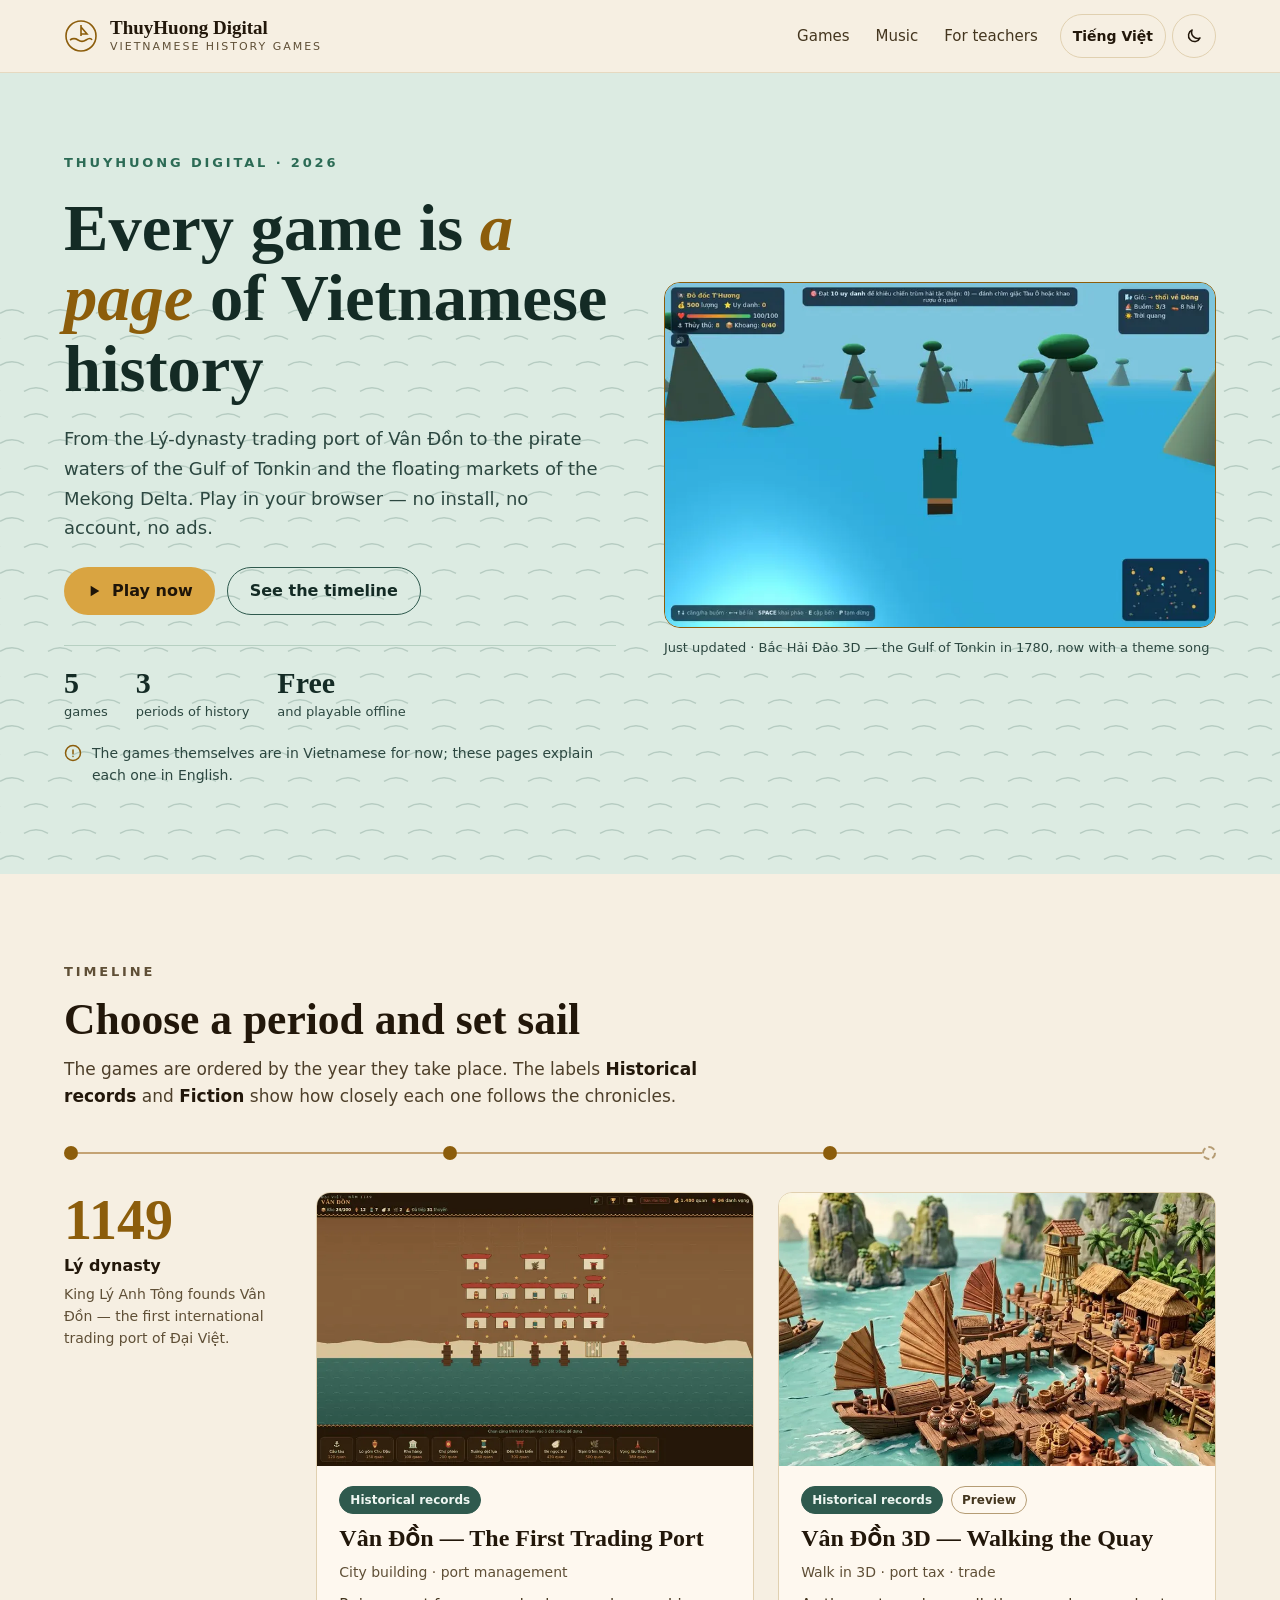
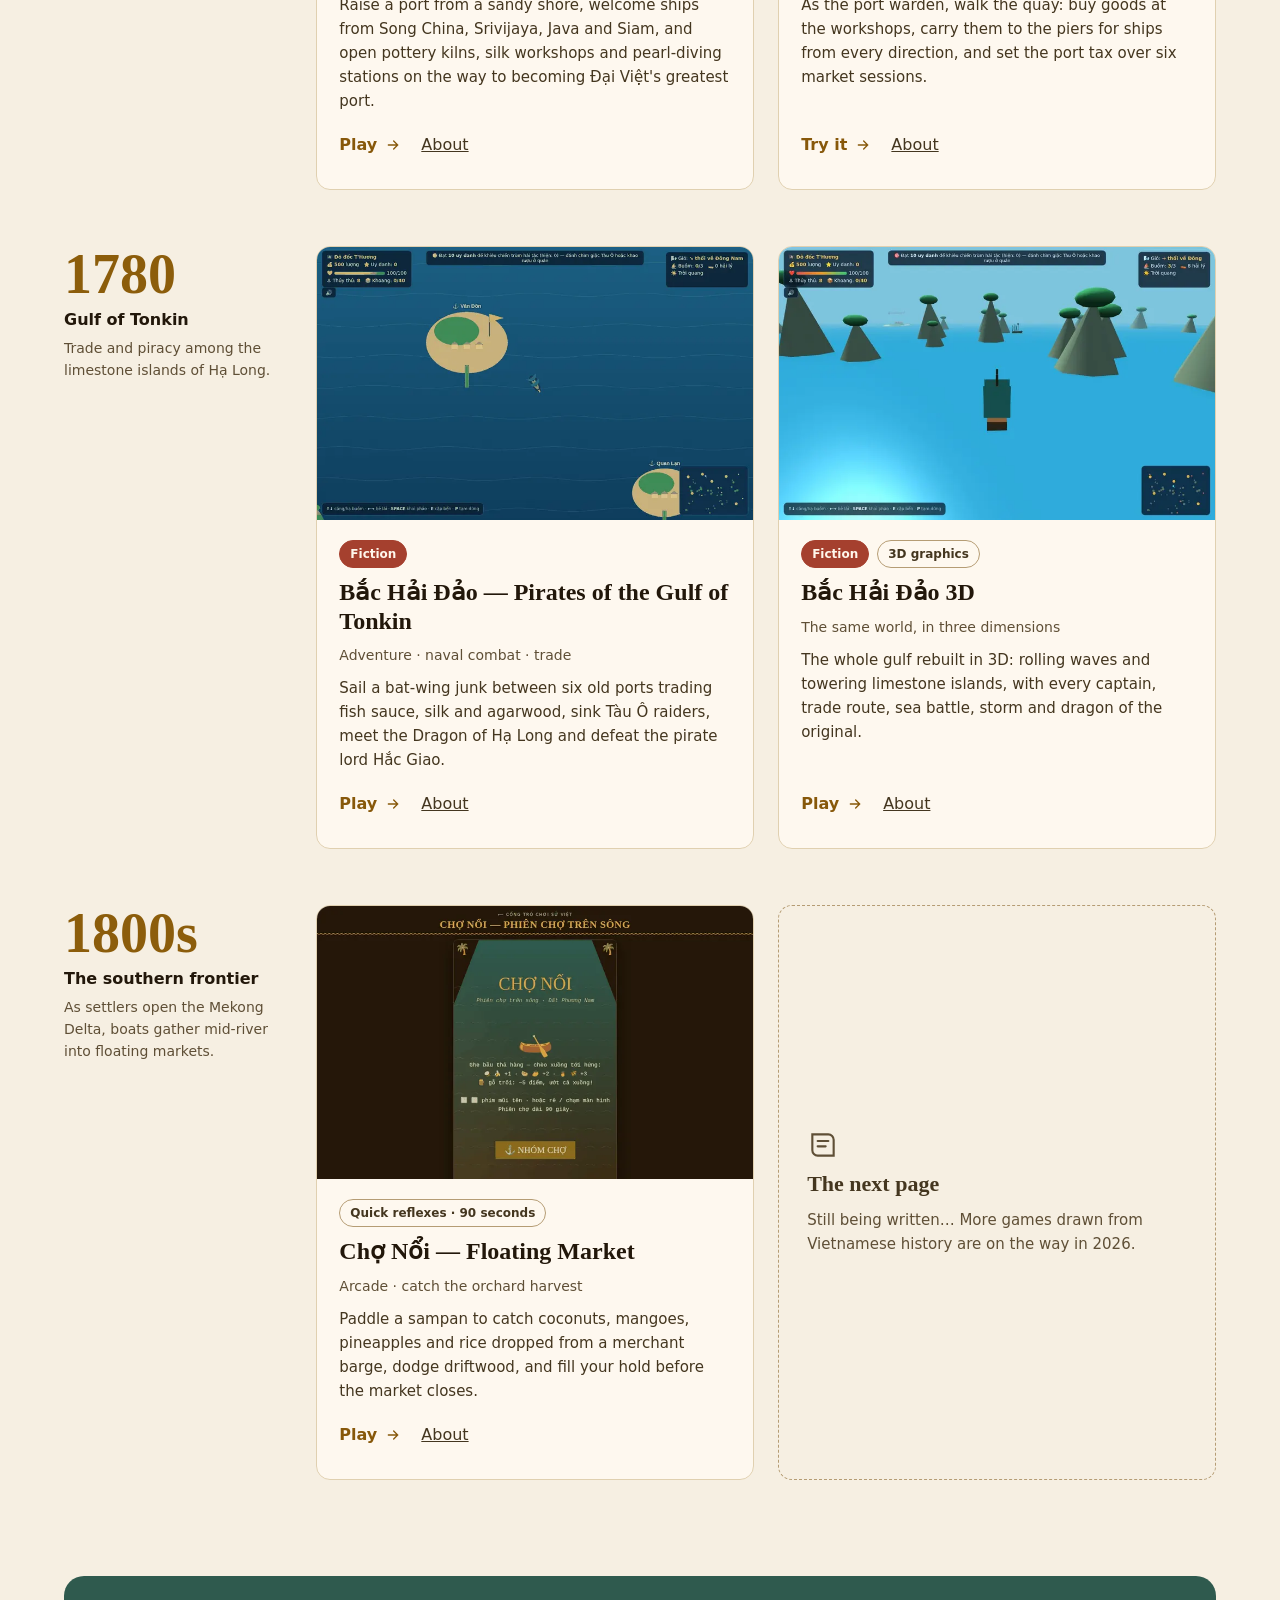
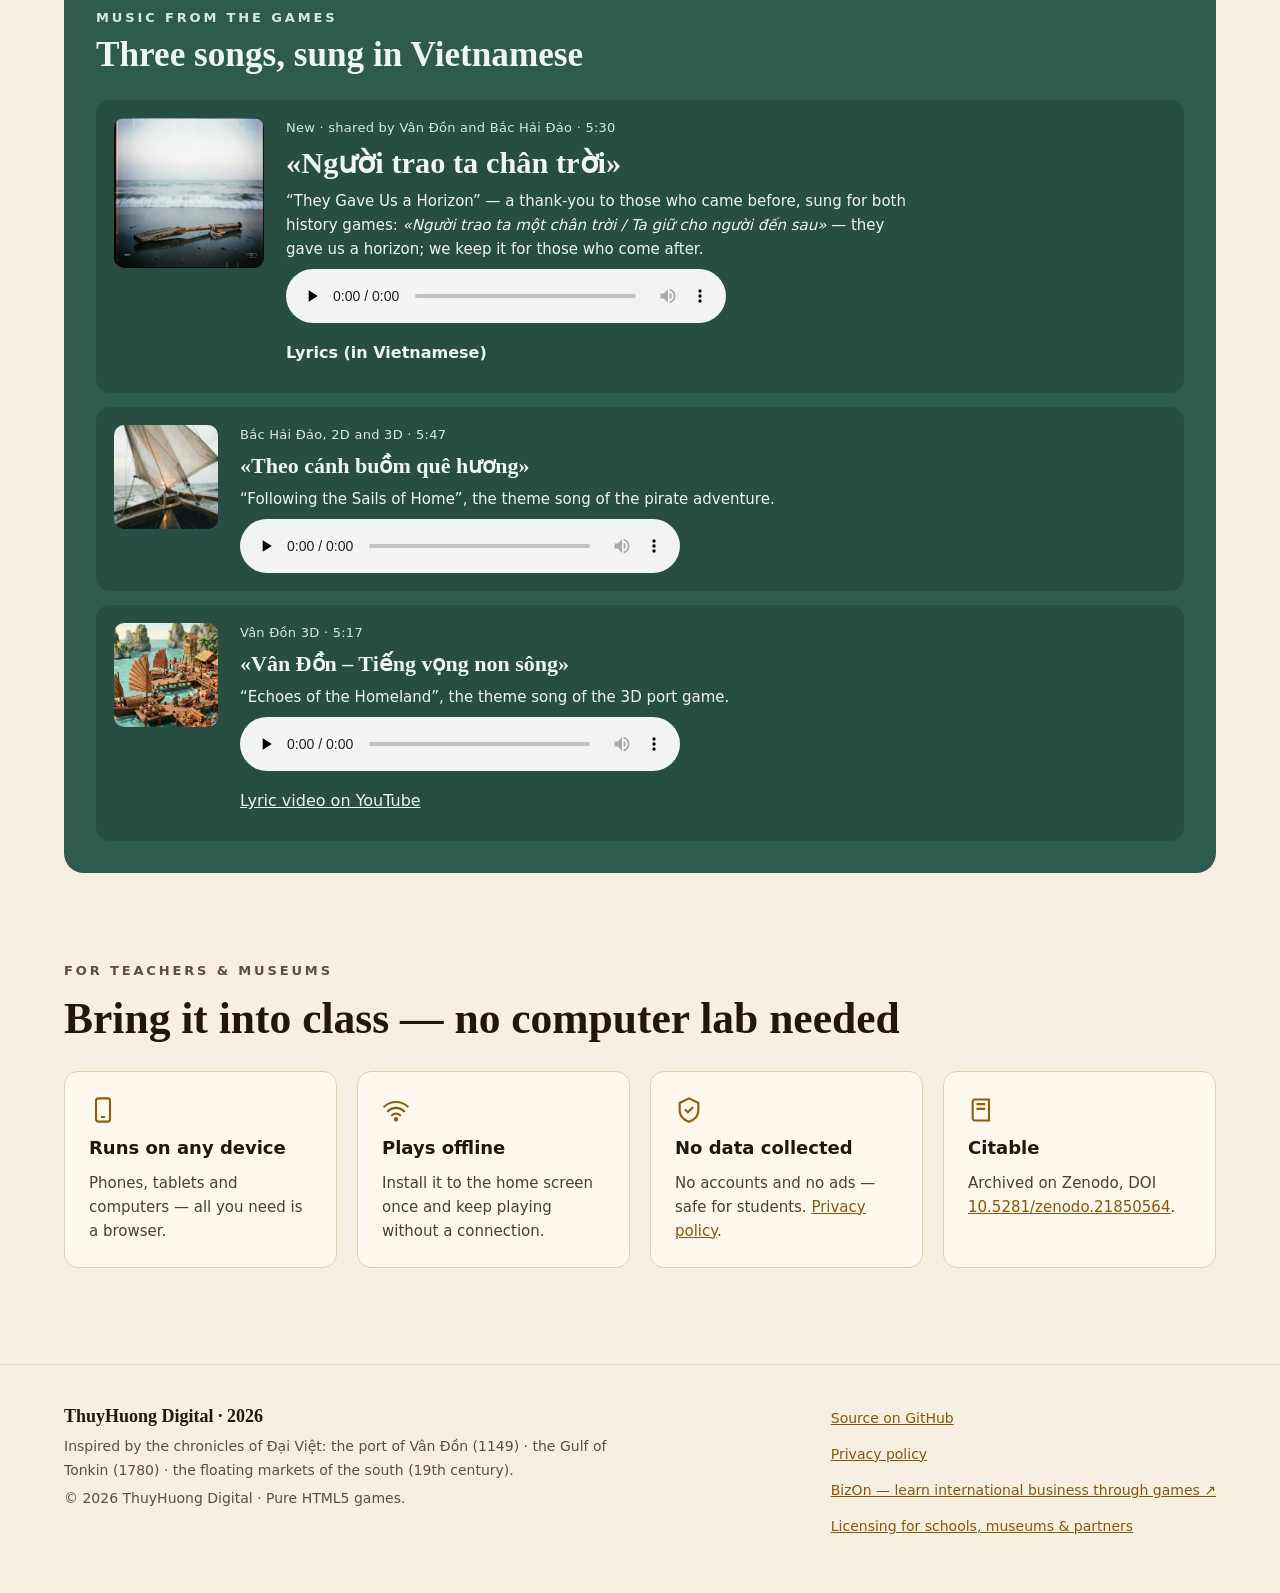
==== commit 376cc084: "Đổi tên ứng dụng sang tiếng Anh: Vietnamese History Game Portal - manifest.webmanifest: name «Vietna" ====
--- a/index.html
+++ b/index.html
@@ -6,6 +6,8 @@
 <meta name="theme-color" content="#1f1509">
 <script>(function(){try{var r=document.documentElement,l=localStorage.getItem('thd-lang'),m=localStorage.getItem('thd-theme');if(l==='vi'||l==='en')r.lang=l;if(m==='light'||m==='dark')r.setAttribute('data-theme',m);}catch(e){}})();</script>
 <link rel="manifest" href="manifest.webmanifest">
+<meta name="application-name" content="Vietnamese History Game Portal">
+<meta name="apple-mobile-web-app-title" content="Viet History">
 <link rel="icon" type="image/png" sizes="192x192" href="icons/icon-192.png">
 <link rel="apple-touch-icon" href="icons/icon-192.png">
 <title data-vi-text="ThuyHuong Digital — Cổng Trò Chơi Sử Việt">ThuyHuong Digital — Vietnamese History Games</title>
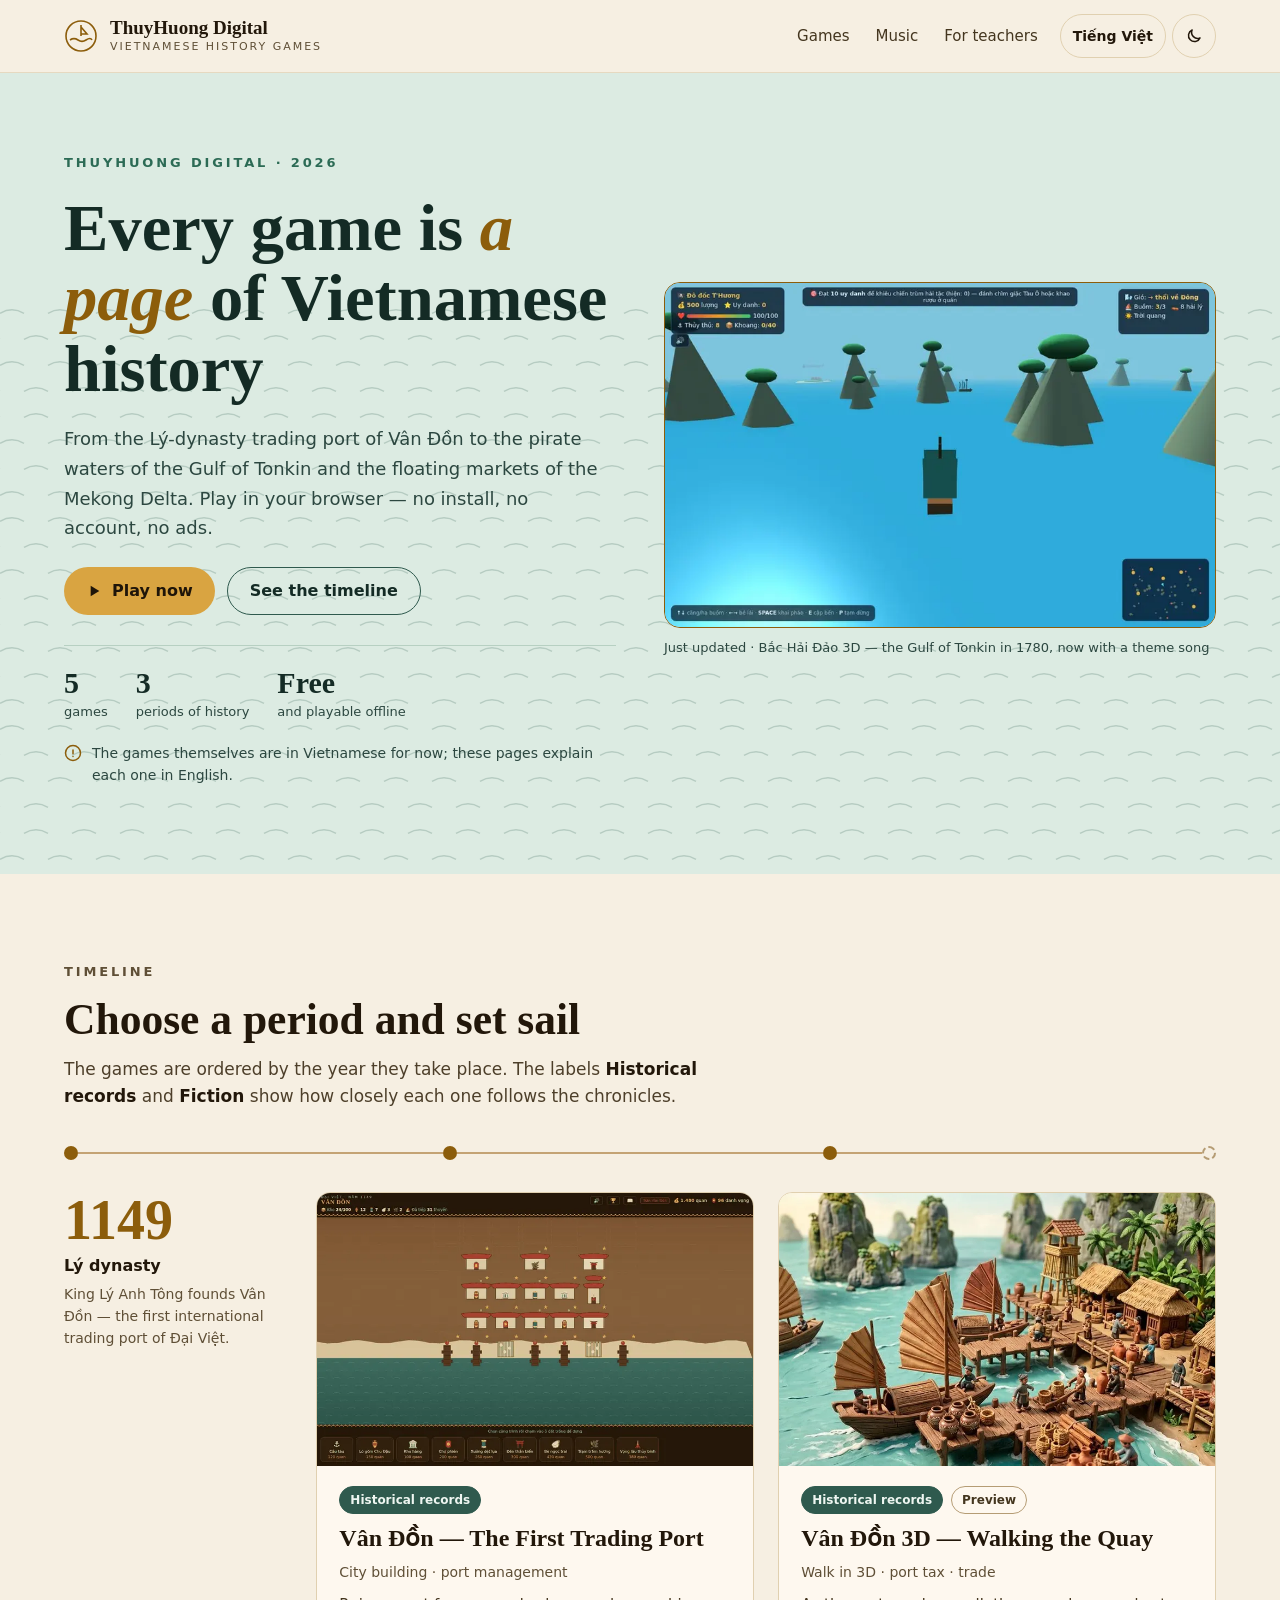
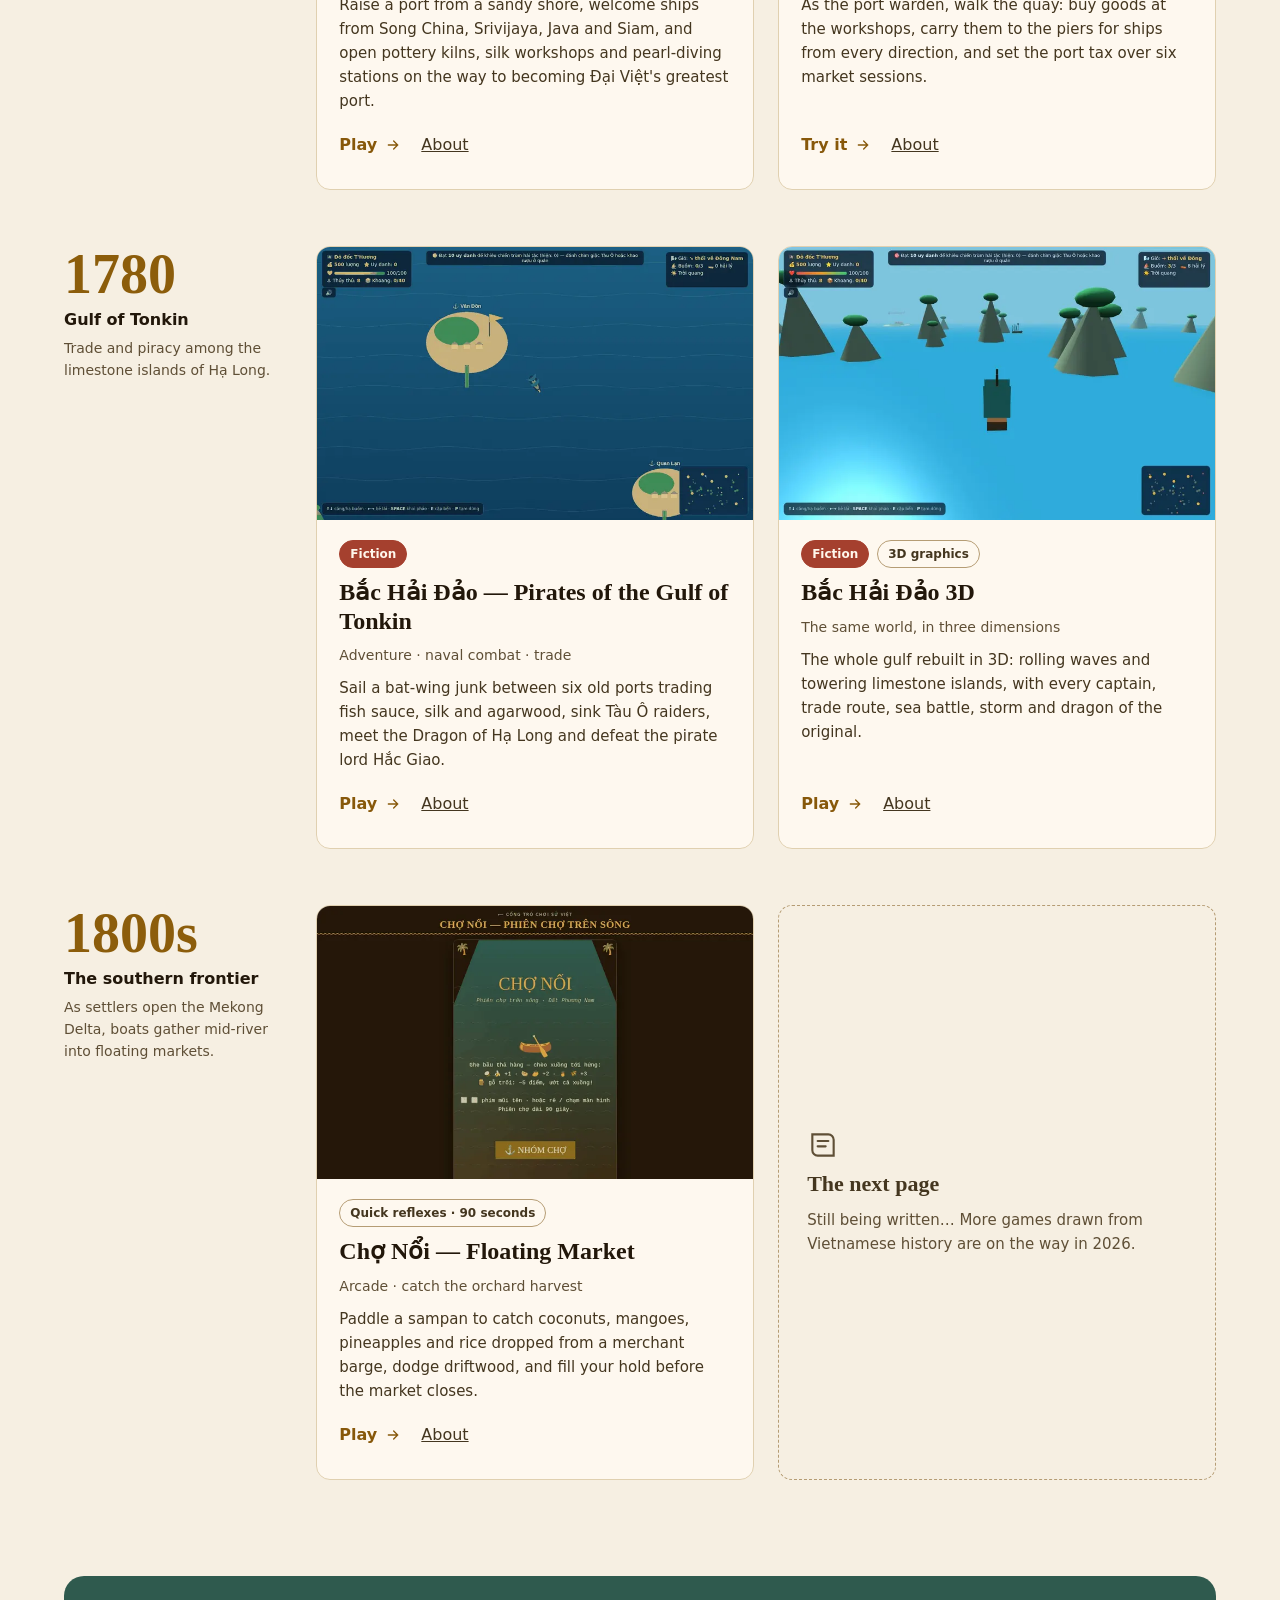
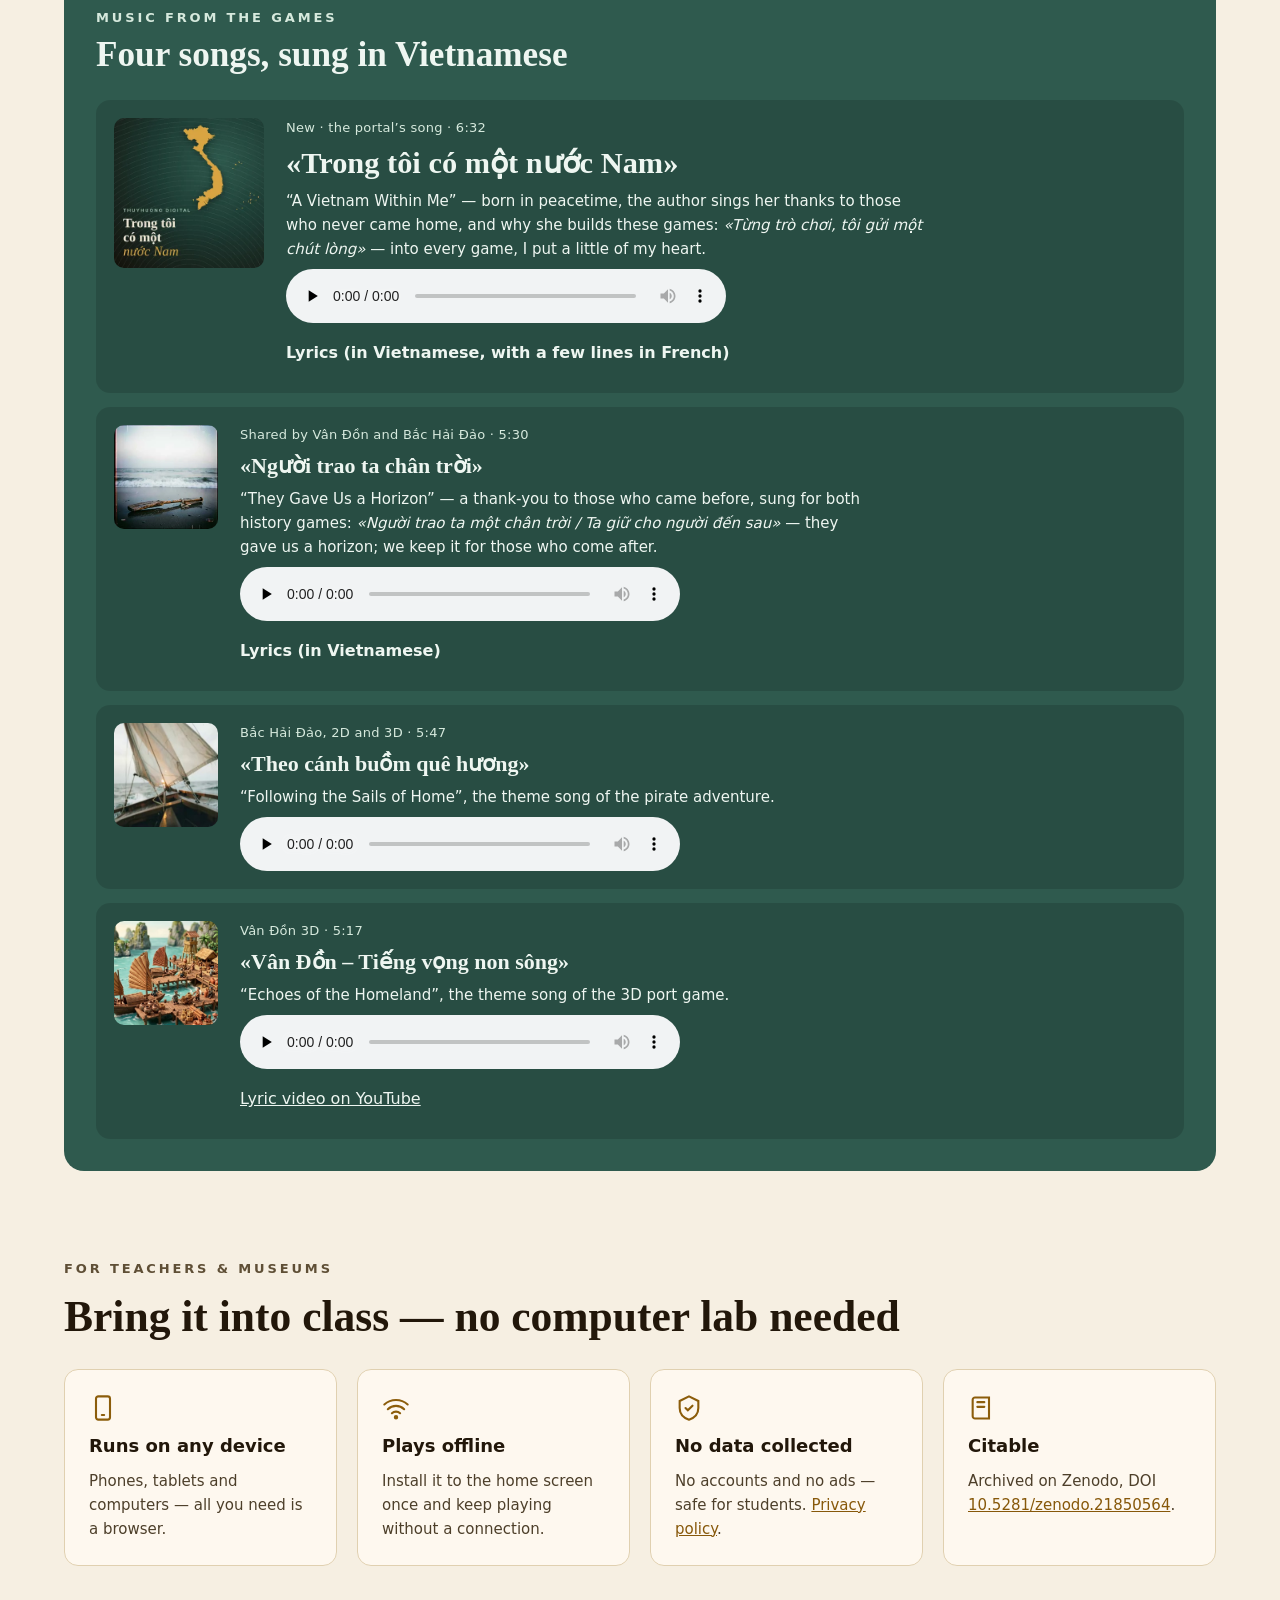
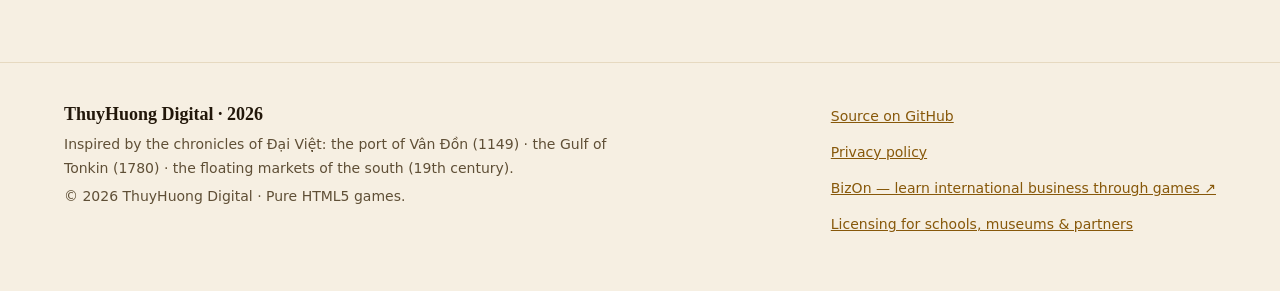
==== commit 820282c1: "Thêm bài hát của cổng game «Trong tôi có một nước Nam» - assets/nhac/trong-toi-co-mot-nuoc-nam.mp3: " ====
--- a/index.html
+++ b/index.html
@@ -134,6 +134,7 @@
   .lyrics .keep{columns:3 240px;column-gap:32px;padding:6px 0 4px;font-size:15px;line-height:1.65;color:var(--on-sea)}
   .lyrics .keep p{break-inside:avoid;margin-bottom:14px}
   .lyrics .chorus{font-style:italic;color:var(--on-sea-2)}
+  .lyrics .fr{font-style:italic;color:#f2d48a}
 
   /* ===== Cho thầy cô ===== */
   .feat{display:grid;grid-template-columns:repeat(auto-fit,minmax(240px,1fr));gap:20px;
@@ -371,14 +372,54 @@
   <section class="band music" id="music" aria-labelledby="songTitle">
     <div class="musicHead">
       <span class="eyebrow"><span lang="en">Music from the games</span><span lang="vi">Nhạc trong game</span></span>
-      <h2 id="songTitle"><span lang="en">Three songs, sung in Vietnamese</span><span lang="vi">Ba bài hát của các trò chơi</span></h2>
+      <h2 id="songTitle"><span lang="en">Four songs, sung in Vietnamese</span><span lang="vi">Bốn bài hát của cổng game</span></h2>
     </div>
     <ul class="songs">
       <li class="song feature">
+        <img src="assets/nhac/trong-toi-co-mot-nuoc-nam.webp" width="360" height="360" loading="lazy"
+          alt="Cover art for the song Trong tôi có một nước Nam: a gold map of Vietnam with the Hoàng Sa and Trường Sa islands" data-vi-alt="Ảnh bìa bài hát Trong tôi có một nước Nam: bản đồ Việt Nam màu vàng đồng, có quần đảo Hoàng Sa và Trường Sa">
+        <div class="songTxt">
+          <span class="songMeta"><span lang="en">New · the portal’s song · 6:32</span><span lang="vi">Mới · bài hát của cổng game · 6:32</span></span>
+          <h3>«Trong tôi có một nước Nam»</h3>
+          <p lang="en">“A Vietnam Within Me” — born in peacetime, the author sings her thanks to those who never came home,
+            and why she builds these games: <em>«Từng trò chơi, tôi gửi một chút lòng»</em> — into every game, I put a little of my heart.</p>
+          <p lang="vi">Sinh ra khi tiếng bom đã lặng, người làm game gửi lời biết ơn những người không trở lại, và lý do của từng trò chơi:
+            <em>«Từng trò chơi, tôi gửi một chút lòng.»</em></p>
+          <audio controls preload="none" src="assets/nhac/trong-toi-co-mot-nuoc-nam.mp3">
+            <span lang="en">Your browser cannot play this audio.</span><span lang="vi">Trình duyệt của bạn chưa phát được âm thanh.</span>
+          </audio>
+          <details class="lyrics">
+            <summary><span lang="en">Lyrics (in Vietnamese, with a few lines in French)</span><span lang="vi">Lời bài hát</span></summary>
+            <div class="keep" lang="vi">
+            <p>Tôi sinh ra khi tiếng bom đã lặng<br>Lớn lên cùng tiếng trống buổi trường tan<br>Chuyện năm cũ nghe qua lời kể lại<br>Có đôi lần câu chuyện bỗng dở dang</p>
+            <p>Sau mới hiểu những người không trở lại<br>Cũng từng mong một mái ấm riêng mình<br>Cũng có những lời yêu chưa kịp nói<br>Đã lên đường cho đất nước bình yên</p>
+            <p>Tôi chưa sống những tháng ngày khói lửa<br>Nào dám rằng hiểu hết nỗi đau xưa<br>Chỉ biết quý những bình minh đang có<br>Và mang ơn bao người chẳng về nữa</p>
+            <p class="chorus">Trong tôi có một nước Nam<br>Từ lời ru đã âm thầm lớn dậy<br>Dẫu đi xa, dẫu bao mùa đổi thay<br>Vẫn trong lòng một tiếng gọi quê hương</p>
+            <p class="chorus">Tôi cũng ước một mái nhà đầm ấm<br>Một bàn tay cùng đi hết con đường<br>Nhưng khi phải gác tình riêng ở lại<br>Tôi chọn quê hương, dẫu lòng còn thương</p>
+            <p>Tôi ngồi dựng từng mái nhà, bến cũ<br>Cho cánh buồm căng gió giữa trời xanh<br>Mong người trẻ qua một lần gặp gỡ<br>Thấy người xưa gần lại với đời mình</p>
+            <p>Rồi mở những chuyến hàng xuôi ngược sóng<br>Cho ước mơ được thử bước ban đầu<br>Qua được mất, vẫn bền lòng đứng dậy<br>Biết quê nhà là nơi để bắt đầu</p>
+            <p>Có những tối sửa từng dòng, từng nét<br>Ngẩng đầu lên, trời đã sáng bên thềm<br>Chỉ mong những điều âm thầm bé nhỏ<br>Giúp một người yêu đất nước nhiều thêm</p>
+            <p class="chorus">Trong tôi có một nước Nam<br>Từ lời ru đã âm thầm lớn dậy<br>Dẫu đi xa, dẫu bao mùa đổi thay<br>Vẫn trong lòng một tiếng gọi quê hương</p>
+            <p class="chorus">Tôi cũng ước một mái nhà đầm ấm<br>Một bàn tay cùng đi hết con đường<br>Nhưng khi phải gác tình riêng ở lại<br>Tôi chọn quê hương, dẫu lòng còn thương</p>
+            <p>Có lời hẹn chưa thành ngày gặp lại<br>Có tình yêu nằm giữa một dòng thư<br>Bao người đã gửi đời mình ở đó<br>Cho hôm nay còn tiếng mẹ ầu ơ</p>
+            <p>Tôi không nhận những đau thương chưa trải<br>Như chính mình từng đi giữa đạn bom<br>Chỉ tự hỏi trước bình yên đang có<br>Đã làm gì ngoài hai tiếng biết ơn</p>
+            <p class="fr" lang="fr">Je suis née dans la paix<br>Votre espoir demeure en moi</p>
+            <p>Không chỉ nhớ bằng một lần rơi lệ<br>Không chỉ thương qua hai tiếng nghẹn ngào<br>Xin đem những tháng năm mình đang có<br>Góp sức mình cùng đất nước vươn cao</p>
+            <p class="chorus">Trong tôi có một nước Nam<br>Từ lời ru đến những điều tôi viết<br>Qua bàn tay, qua bao điều tâm huyết<br>Tình quê hương thành công việc mỗi ngày</p>
+            <p class="chorus">Tôi vẫn ước một mái nhà đầm ấm<br>Vẫn nâng niu từng hạnh phúc đời thường<br>Nhưng mái ấm đâu nằm ngoài đất nước<br>Giữ quê nhà, cũng giữ những yêu thương</p>
+            <p class="chorus">Mang ơn xưa, xin bền lòng tiếp bước<br>Góp hôm nay cho tươi sáng ngày sau<br>Từ việc nhỏ, giữ trong mình nguyện ước<br>Một nước Nam vững bước ngẩng cao đầu</p>
+            <p>Từng trò chơi, tôi gửi một chút lòng<br>Mong ai đó thêm thương dòng sông cũ<br>Thêm tin vào con đường mình đã chọn<br>Thì những đêm dài cũng hóa bình yên</p>
+            <p class="fr" lang="fr">Je m’appelle Hương<br>Je crée pour ne pas oublier<br>Et pour demain</p>
+            <p>Trong tôi…<br>Có một nước Nam…</p>
+            </div>
+          </details>
+        </div>
+      </li>
+      <li class="song">
         <img src="assets/nhac/nguoi-trao-ta-chan-troi.webp" width="360" height="360" loading="lazy"
           alt="Cover art for the song Người trao ta chân trời" data-vi-alt="Ảnh bìa bài hát Người trao ta chân trời">
         <div class="songTxt">
-          <span class="songMeta"><span lang="en">New · shared by Vân Đồn and Bắc Hải Đảo · 5:30</span><span lang="vi">Mới · bài chung của Vân Đồn và Bắc Hải Đảo · 5:30</span></span>
+          <span class="songMeta"><span lang="en">Shared by Vân Đồn and Bắc Hải Đảo · 5:30</span><span lang="vi">Bài chung của Vân Đồn và Bắc Hải Đảo · 5:30</span></span>
           <h3>«Người trao ta chân trời»</h3>
           <p lang="en">“They Gave Us a Horizon” — a thank-you to those who came before, sung for both history games:
             <em>«Người trao ta một chân trời / Ta giữ cho người đến sau»</em> — they gave us a horizon; we keep it for those who come after.</p>
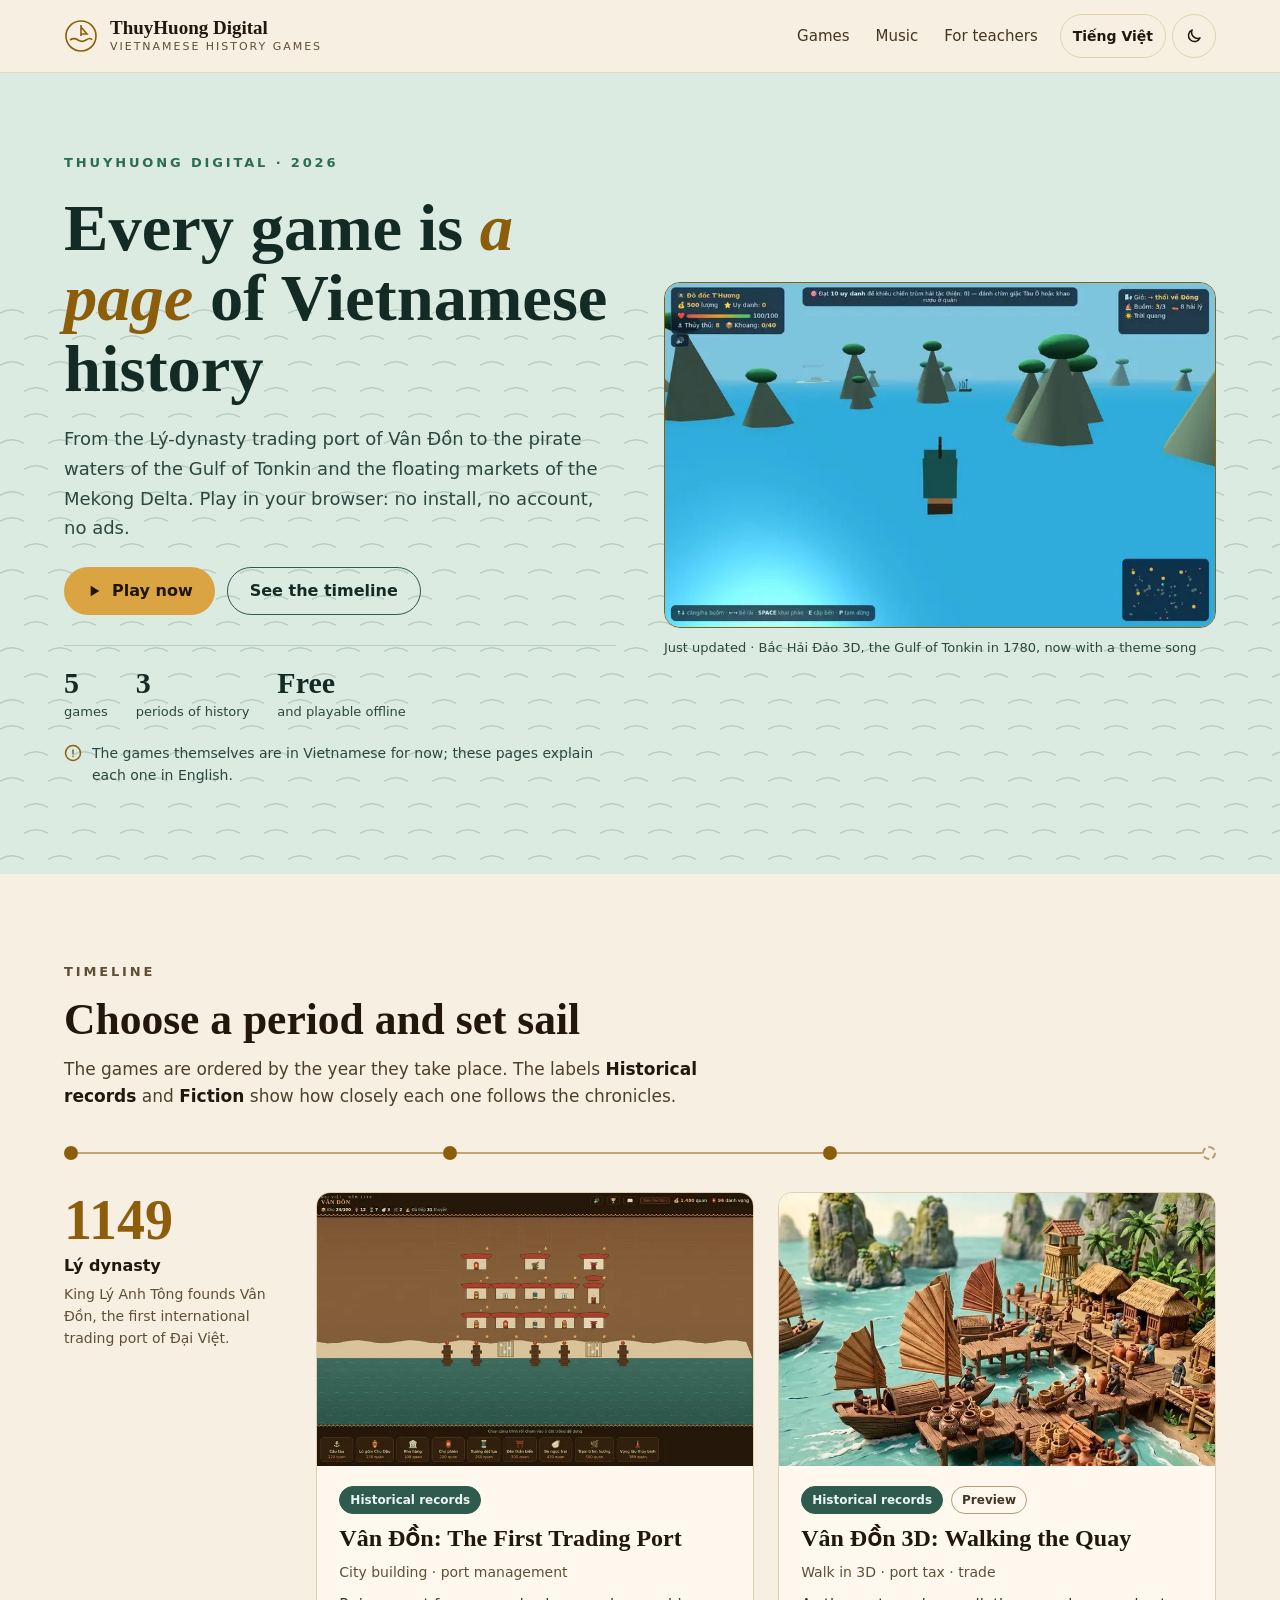
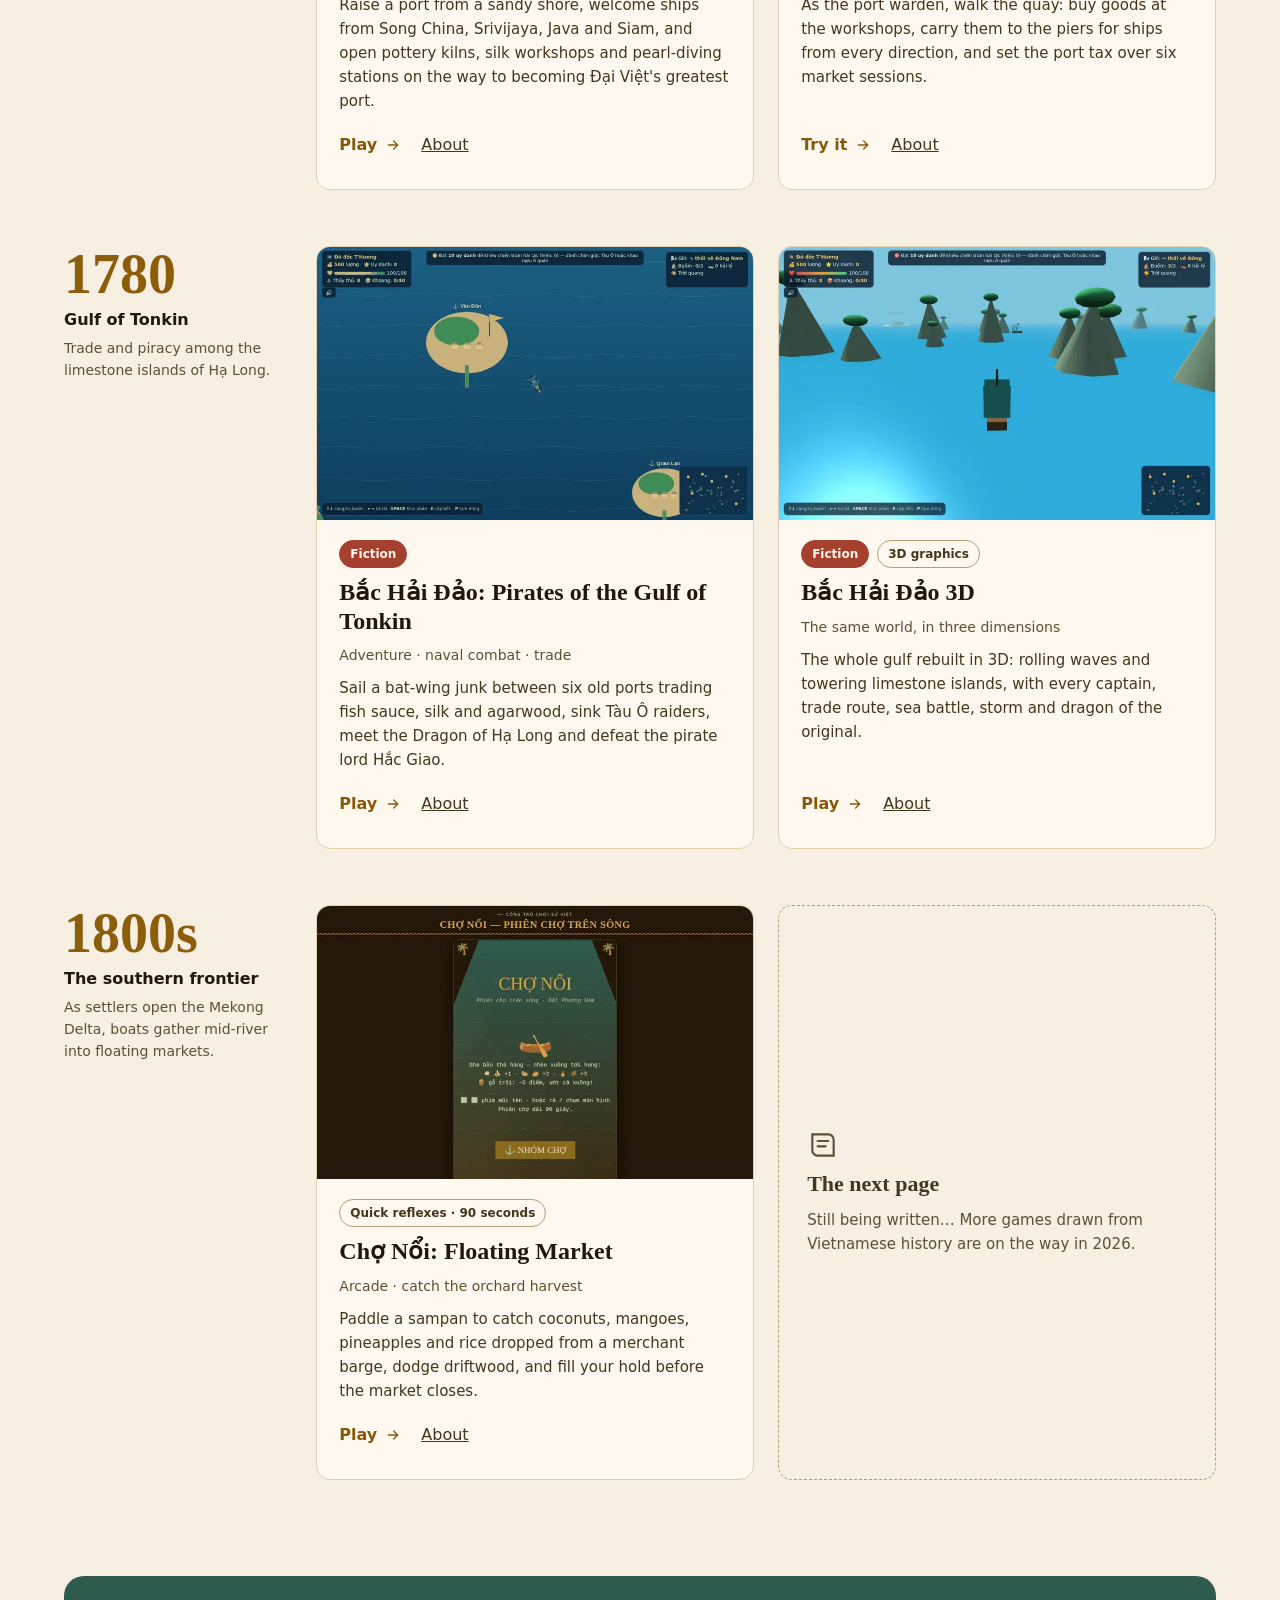
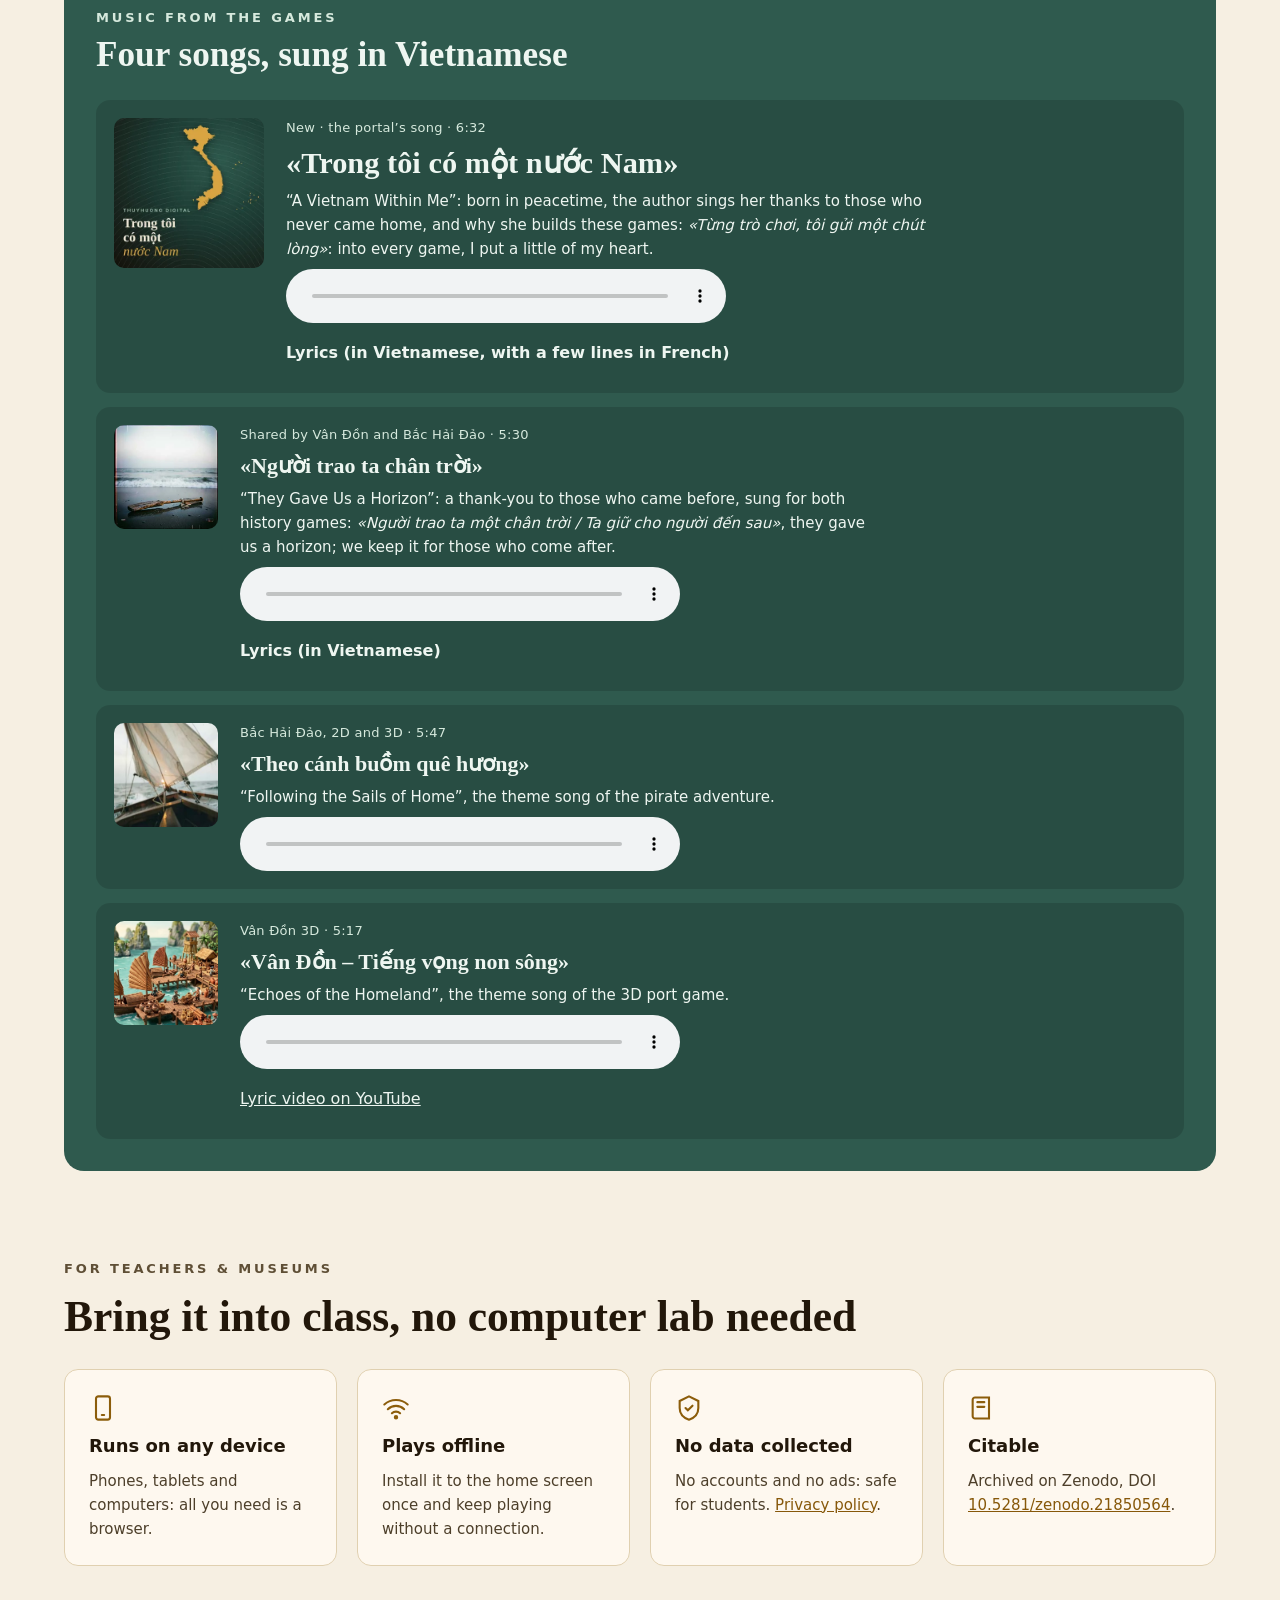
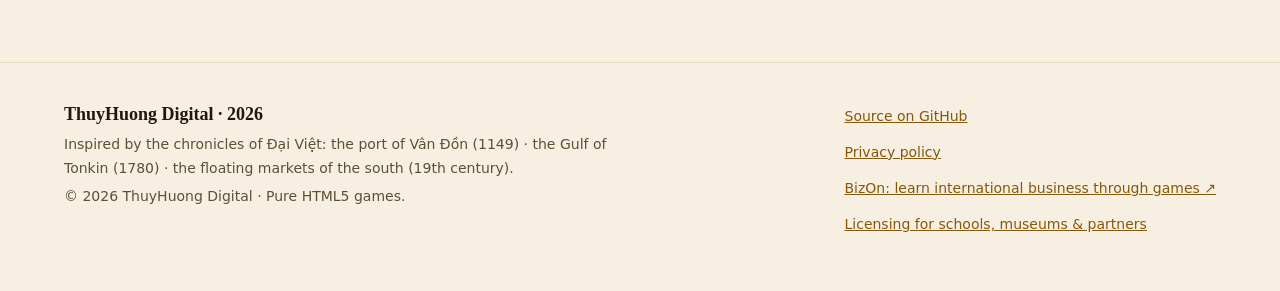
==== commit 346ed5f7: "Bỏ dấu gạch dài (—) trên trang chủ và ba trang giới thiệu Thay từng chỗ theo ngữ cảnh thay vì thay m" ====
--- a/index.html
+++ b/index.html
@@ -10,10 +10,10 @@
 <meta name="apple-mobile-web-app-title" content="Viet History">
 <link rel="icon" type="image/png" sizes="192x192" href="icons/icon-192.png">
 <link rel="apple-touch-icon" href="icons/icon-192.png">
-<title data-vi-text="ThuyHuong Digital — Cổng Trò Chơi Sử Việt">ThuyHuong Digital — Vietnamese History Games</title>
+<title data-vi-text="ThuyHuong Digital: Cổng Trò Chơi Sử Việt">ThuyHuong Digital: Vietnamese History Games</title>
 <meta name="description" content="Free browser games set in Vietnamese history: build the trading port of Vân Đồn (1149), sail the Gulf of Tonkin as a pirate (1780), paddle a floating market in the Mekong Delta. Play on phone or computer, no install, works offline."
   data-vi-content="Cổng trò chơi sử Việt của ThuyHuong Digital: dựng thương cảng Vân Đồn thời Lý, làm hải tặc Vịnh Bắc Bộ, chèo xuồng chợ nổi miền Tây. Game HTML5 miễn phí, chơi ngay trên trình duyệt điện thoại và máy tính.">
-<meta property="og:title" content="ThuyHuong Digital — Vietnamese History Games">
+<meta property="og:title" content="ThuyHuong Digital: Vietnamese History Games">
 <meta property="og:description" content="Every game is a page of Vietnamese history. Free to play in your browser.">
 <meta property="og:image" content="assets/portal/bac-hai-dao-3d.webp">
 <link rel="stylesheet" href="assets/portal/site.css">
@@ -179,7 +179,7 @@
 
 <header class="top">
   <div class="wrap topIn">
-    <a class="brand" href="./" aria-label="ThuyHuong Digital — home" data-vi-aria-label="ThuyHuong Digital — trang chủ">
+    <a class="brand" href="./" aria-label="ThuyHuong Digital: home" data-vi-aria-label="ThuyHuong Digital: trang chủ">
       <svg width="34" height="34" viewBox="0 0 34 34" fill="none" stroke="currentColor" stroke-width="1.6" aria-hidden="true"><circle cx="17" cy="17" r="15"/><path d="M6 21c3-2 5-2 8 0s5 2 8 0 5-2 6 0"/><path d="M17 6v11M17 8l6 7h-6"/></svg>
       <span><b>ThuyHuong Digital</b><small><span lang="en">VIETNAMESE HISTORY GAMES</span><span lang="vi">CỔNG TRÒ CHƠI SỬ VIỆT</span></small></span>
     </a>
@@ -212,9 +212,9 @@
       <span class="eyebrow">ThuyHuong Digital · 2026</span>
       <h1 id="heroTitle"><span lang="en">Every game is <em>a page</em> of Vietnamese history</span><span lang="vi">Mỗi trò chơi là <em>một trang sử</em> Đại Việt</span></h1>
       <p class="lead" lang="en">From the Lý-dynasty trading port of Vân Đồn to the pirate waters of the Gulf of Tonkin and the floating markets of the Mekong Delta.
-        Play in your browser — no install, no account, no ads.</p>
+        Play in your browser: no install, no account, no ads.</p>
       <p class="lead" lang="vi">Từ thương cảng Vân Đồn thời Lý, sóng nước Vịnh Bắc Bộ đến chợ nổi Đất Phương Nam.
-        Chơi ngay trên trình duyệt — không cài đặt, không tài khoản, không quảng cáo.</p>
+        Chơi ngay trên trình duyệt: không cài đặt, không tài khoản, không quảng cáo.</p>
       <div class="ctas">
         <a class="btn btnFill" href="#games"><svg class="ic" viewBox="0 0 24 24" fill="currentColor" aria-hidden="true"><path d="M7 4l13 8-13 8z"/></svg><span lang="en">Play now</span><span lang="vi">Chơi ngay</span></a>
         <a class="btn btnLine" href="#timeline"><span lang="en">See the timeline</span><span lang="vi">Xem dòng thời gian</span></a>
@@ -232,7 +232,7 @@
           alt="Bắc Hải Đảo 3D: a bat-wing junk sailing among the limestone islands of the Gulf of Tonkin"
           data-vi-alt="Bắc Hải Đảo 3D: thuyền buồm cánh dơi giữa đảo đá vôi vịnh Bắc Bộ">
       </a>
-      <figcaption><span lang="en">Just updated · Bắc Hải Đảo 3D — the Gulf of Tonkin in 1780, now with a theme song</span><span lang="vi">Mới cập nhật · Bắc Hải Đảo 3D — vịnh Bắc Bộ năm 1780, nay có bài hát chủ đề</span></figcaption>
+      <figcaption><span lang="en">Just updated · Bắc Hải Đảo 3D, the Gulf of Tonkin in 1780, now with a theme song</span><span lang="vi">Mới cập nhật · Bắc Hải Đảo 3D, vịnh Bắc Bộ năm 1780, nay có bài hát chủ đề</span></figcaption>
     </figure>
   </div>
 </section>
@@ -253,15 +253,15 @@
       <div class="eraHead">
         <span class="yr" id="era1149">1149</span>
         <b><span lang="en">Lý dynasty</span><span lang="vi">Triều Lý</span></b>
-        <span lang="en">King Lý Anh Tông founds Vân Đồn — the first international trading port of Đại Việt.</span>
-        <span lang="vi">Vua Lý Anh Tông lập trang Vân Đồn — thương cảng quốc tế đầu tiên của Đại Việt.</span>
+        <span lang="en">King Lý Anh Tông founds Vân Đồn, the first international trading port of Đại Việt.</span>
+        <span lang="vi">Vua Lý Anh Tông lập trang Vân Đồn, thương cảng quốc tế đầu tiên của Đại Việt.</span>
       </div>
       <div class="cards">
         <article class="card">
           <img src="assets/portal/van-don.webp" width="800" height="500" loading="lazy" alt="Vân Đồn: the port seen from above" data-vi-alt="Màn chơi Vân Đồn: bến cảng nhìn từ trên cao">
           <div class="cardBody">
             <div class="tags"><span class="tag su"><span lang="en">Historical records</span><span lang="vi">Theo sử liệu</span></span></div>
-            <h3>Vân Đồn — <span lang="en">The First Trading Port</span><span lang="vi">Đệ Nhất Thương Cảng</span></h3>
+            <h3>Vân Đồn: <span lang="en">The First Trading Port</span><span lang="vi">Đệ Nhất Thương Cảng</span></h3>
             <span class="genre"><span lang="en">City building · port management</span><span lang="vi">Xây dựng · quản lý thương cảng</span></span>
             <p lang="en">Raise a port from a sandy shore, welcome ships from Song China, Srivijaya, Java and Siam,
               and open pottery kilns, silk workshops and pearl-diving stations on the way to becoming Đại Việt's greatest port.</p>
@@ -277,7 +277,7 @@
           <img src="assets/portal/van-don-3d.webp" width="800" height="500" loading="lazy" alt="Vân Đồn 3D: a clay-model quay with merchant junks" data-vi-alt="Vân Đồn 3D: bến cảng với thuyền buôn">
           <div class="cardBody">
             <div class="tags"><span class="tag su"><span lang="en">Historical records</span><span lang="vi">Theo sử liệu</span></span><span class="tag"><span lang="en">Preview</span><span lang="vi">Bản thử nghiệm</span></span></div>
-            <h3>Vân Đồn 3D — <span lang="en">Walking the Quay</span><span lang="vi">Dạo Bến</span></h3>
+            <h3>Vân Đồn 3D: <span lang="en">Walking the Quay</span><span lang="vi">Dạo Bến</span></h3>
             <span class="genre"><span lang="en">Walk in 3D · port tax · trade</span><span lang="vi">Đi lại 3D · thuế cảng · giao thương</span></span>
             <p lang="en">As the port warden, walk the quay: buy goods at the workshops, carry them to the piers
               for ships from every direction, and set the port tax over six market sessions.</p>
@@ -304,7 +304,7 @@
           <img src="assets/portal/bac-hai-dao.webp" width="800" height="500" loading="lazy" alt="Bắc Hải Đảo: a sailing junk on the gulf" data-vi-alt="Bắc Hải Đảo: thuyền buồm giữa vịnh">
           <div class="cardBody">
             <div class="tags"><span class="tag hc"><span lang="en">Fiction</span><span lang="vi">Truyện hư cấu</span></span></div>
-            <h3>Bắc Hải Đảo — <span lang="en">Pirates of the Gulf of Tonkin</span><span lang="vi">Hải Tặc Vịnh Bắc Bộ</span></h3>
+            <h3>Bắc Hải Đảo: <span lang="en">Pirates of the Gulf of Tonkin</span><span lang="vi">Hải Tặc Vịnh Bắc Bộ</span></h3>
             <span class="genre"><span lang="en">Adventure · naval combat · trade</span><span lang="vi">Phiêu lưu · hải chiến · buôn bán</span></span>
             <p lang="en">Sail a bat-wing junk between six old ports trading fish sauce, silk and agarwood,
               sink Tàu Ô raiders, meet the Dragon of Hạ Long and defeat the pirate lord Hắc Giao.</p>
@@ -321,7 +321,7 @@
           <div class="cardBody">
             <div class="tags"><span class="tag hc"><span lang="en">Fiction</span><span lang="vi">Truyện hư cấu</span></span><span class="tag"><span lang="en">3D graphics</span><span lang="vi">Đồ họa 3D</span></span></div>
             <h3>Bắc Hải Đảo 3D</h3>
-            <span class="genre"><span lang="en">The same world, in three dimensions</span><span lang="vi">Cùng thế giới — góc nhìn 3 chiều</span></span>
+            <span class="genre"><span lang="en">The same world, in three dimensions</span><span lang="vi">Cùng thế giới, góc nhìn 3 chiều</span></span>
             <p lang="en">The whole gulf rebuilt in 3D: rolling waves and towering limestone islands, with every captain,
               trade route, sea battle, storm and dragon of the original.</p>
             <p lang="vi">Toàn bộ vịnh dựng lại bằng 3D: sóng nhấp nhô, đảo đá vôi sừng sững. Đầy đủ phân vai,
@@ -347,7 +347,7 @@
           <img src="assets/portal/cho-noi.webp" width="800" height="500" loading="lazy" alt="Chợ Nổi: a sampan catching produce on the river" data-vi-alt="Chợ Nổi: xuồng ba lá hứng nông sản trên sông">
           <div class="cardBody">
             <div class="tags"><span class="tag"><span lang="en">Quick reflexes · 90 seconds</span><span lang="vi">Trò chơi nhanh tay · 90 giây</span></span></div>
-            <h3>Chợ Nổi — <span lang="en">Floating Market</span><span lang="vi">Phiên Chợ Trên Sông</span></h3>
+            <h3>Chợ Nổi: <span lang="en">Floating Market</span><span lang="vi">Phiên Chợ Trên Sông</span></h3>
             <span class="genre"><span lang="en">Arcade · catch the orchard harvest</span><span lang="vi">Nhanh tay · hứng nông sản miệt vườn</span></span>
             <p lang="en">Paddle a sampan to catch coconuts, mangoes, pineapples and rice dropped from a merchant barge,
               dodge driftwood, and fill your hold before the market closes.</p>
@@ -381,8 +381,8 @@
         <div class="songTxt">
           <span class="songMeta"><span lang="en">New · the portal’s song · 6:32</span><span lang="vi">Mới · bài hát của cổng game · 6:32</span></span>
           <h3>«Trong tôi có một nước Nam»</h3>
-          <p lang="en">“A Vietnam Within Me” — born in peacetime, the author sings her thanks to those who never came home,
-            and why she builds these games: <em>«Từng trò chơi, tôi gửi một chút lòng»</em> — into every game, I put a little of my heart.</p>
+          <p lang="en">“A Vietnam Within Me”: born in peacetime, the author sings her thanks to those who never came home,
+            and why she builds these games: <em>«Từng trò chơi, tôi gửi một chút lòng»</em>: into every game, I put a little of my heart.</p>
           <p lang="vi">Sinh ra khi tiếng bom đã lặng, người làm game gửi lời biết ơn những người không trở lại, và lý do của từng trò chơi:
             <em>«Từng trò chơi, tôi gửi một chút lòng.»</em></p>
           <audio controls preload="none" src="assets/nhac/trong-toi-co-mot-nuoc-nam.mp3">
@@ -421,8 +421,8 @@
         <div class="songTxt">
           <span class="songMeta"><span lang="en">Shared by Vân Đồn and Bắc Hải Đảo · 5:30</span><span lang="vi">Bài chung của Vân Đồn và Bắc Hải Đảo · 5:30</span></span>
           <h3>«Người trao ta chân trời»</h3>
-          <p lang="en">“They Gave Us a Horizon” — a thank-you to those who came before, sung for both history games:
-            <em>«Người trao ta một chân trời / Ta giữ cho người đến sau»</em> — they gave us a horizon; we keep it for those who come after.</p>
+          <p lang="en">“They Gave Us a Horizon”: a thank-you to those who came before, sung for both history games:
+            <em>«Người trao ta một chân trời / Ta giữ cho người đến sau»</em>, they gave us a horizon; we keep it for those who come after.</p>
           <p lang="vi">Bài hát chung của hai trò chơi lịch sử, lời biết ơn người đi trước:
             <em>«Người trao ta một chân trời / Ta giữ cho người đến sau.»</em></p>
           <audio controls preload="none" src="assets/nhac/nguoi-trao-ta-chan-troi.mp3">
@@ -481,14 +481,14 @@
   <section id="teachers" aria-labelledby="teachTitle">
     <div class="secHead">
       <span class="eyebrow"><span lang="en">For teachers &amp; museums</span><span lang="vi">Cho thầy cô &amp; bảo tàng</span></span>
-      <h2 id="teachTitle"><span lang="en">Bring it into class — no computer lab needed</span><span lang="vi">Mang vào lớp học, không cần phòng máy</span></h2>
+      <h2 id="teachTitle"><span lang="en">Bring it into class, no computer lab needed</span><span lang="vi">Mang vào lớp học, không cần phòng máy</span></h2>
     </div>
     <ul class="feat">
       <li>
         <svg viewBox="0 0 24 24" fill="none" stroke="currentColor" stroke-width="1.8" stroke-linecap="round" aria-hidden="true"><rect x="6" y="2" width="12" height="20" rx="2"/><path d="M11 18h2"/></svg>
         <h3><span lang="en">Runs on any device</span><span lang="vi">Chạy trên mọi thiết bị</span></h3>
-        <p lang="en">Phones, tablets and computers — all you need is a browser.</p>
-        <p lang="vi">Điện thoại, máy tính bảng, máy tính — chỉ cần trình duyệt.</p>
+        <p lang="en">Phones, tablets and computers: all you need is a browser.</p>
+        <p lang="vi">Điện thoại, máy tính bảng, máy tính: chỉ cần trình duyệt.</p>
       </li>
       <li>
         <svg viewBox="0 0 24 24" fill="none" stroke="currentColor" stroke-width="1.8" stroke-linecap="round" aria-hidden="true"><path d="M2 9a15 15 0 0 1 20 0M5 13a10 10 0 0 1 14 0M8.5 16.5a5 5 0 0 1 7 0"/><circle cx="12" cy="20" r="1"/></svg>
@@ -499,8 +499,8 @@
       <li>
         <svg viewBox="0 0 24 24" fill="none" stroke="currentColor" stroke-width="1.8" stroke-linecap="round" aria-hidden="true"><path d="M12 2l8 4v6c0 5-3.5 8.5-8 10-4.5-1.5-8-5-8-10V6z"/><path d="M9 12l2 2 4-4"/></svg>
         <h3><span lang="en">No data collected</span><span lang="vi">Không thu thập dữ liệu</span></h3>
-        <p lang="en">No accounts and no ads — safe for students. <a href="privacy.html">Privacy policy</a>.</p>
-        <p lang="vi">Không tài khoản, không quảng cáo — an toàn cho học sinh. <a href="privacy.html">Chính sách quyền riêng tư</a>.</p>
+        <p lang="en">No accounts and no ads: safe for students. <a href="privacy.html">Privacy policy</a>.</p>
+        <p lang="vi">Không tài khoản, không quảng cáo: an toàn cho học sinh. <a href="privacy.html">Chính sách quyền riêng tư</a>.</p>
       </li>
       <li>
         <svg viewBox="0 0 24 24" fill="none" stroke="currentColor" stroke-width="1.8" stroke-linecap="round" aria-hidden="true"><path d="M4 19V5a2 2 0 0 1 2-2h12v18H6a2 2 0 0 1-2-2z"/><path d="M8 7h6M8 11h6"/></svg>
@@ -523,7 +523,7 @@
     <ul>
       <li><a href="https://github.com/thuyhuongctu/Vietnamese-History-Games"><span lang="en">Source on GitHub</span><span lang="vi">Mã nguồn trên GitHub</span></a></li>
       <li><a href="privacy.html"><span lang="en">Privacy policy</span><span lang="vi">Chính sách quyền riêng tư</span></a></li>
-      <li><a href="https://bizonland.com/" target="_blank" rel="noopener"><span lang="en">BizOn — learn international business through games ↗</span><span lang="vi">BizOn — học kinh doanh quốc tế qua trò chơi ↗</span></a></li>
+      <li><a href="https://bizonland.com/" target="_blank" rel="noopener"><span lang="en">BizOn: learn international business through games ↗</span><span lang="vi">BizOn: học kinh doanh quốc tế qua trò chơi ↗</span></a></li>
       <li><a href="mailto:thuyhuongctu@gmail.com?subject=Licensing%20%2F%20C%E1%BA%A5p%20ph%C3%A9p"><span lang="en">Licensing for schools, museums &amp; partners</span><span lang="vi">Cấp phép cho trường học, bảo tàng &amp; đối tác</span></a></li>
     </ul>
   </div>
@@ -532,7 +532,7 @@
 <script src="assets/portal/site.js"></script>
 <script>
 'use strict';
-// Biển men ngọc chuyển động ở hero — màu lấy theo chế độ sáng / tối, tôn trọng reduced-motion
+// Biển men ngọc chuyển động ở hero, màu lấy theo chế độ sáng / tối, tôn trọng reduced-motion
 const cv=document.getElementById('sea'), cx=cv.getContext('2d');
 const reduced=matchMedia('(prefers-reduced-motion: reduce)').matches;
 let bg='#1d3a33', wave='rgba(158,197,171,0.14)';
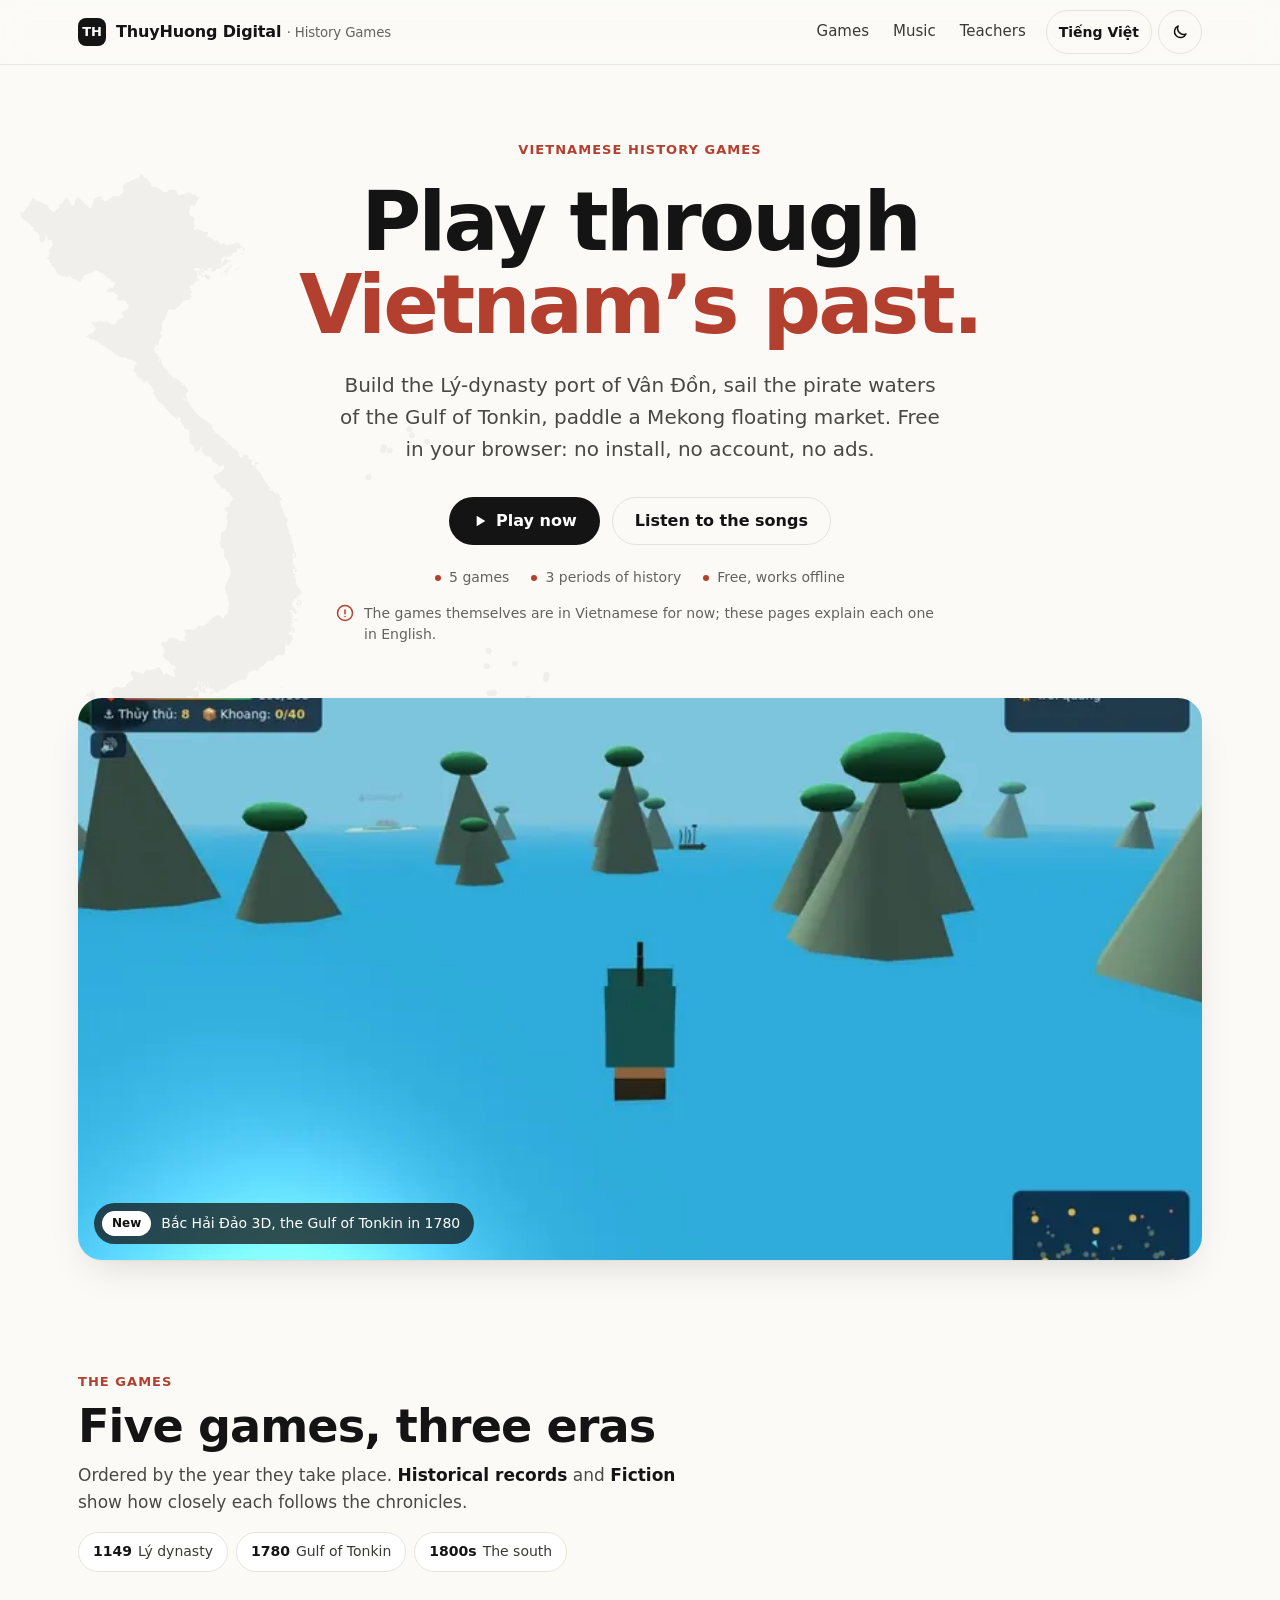
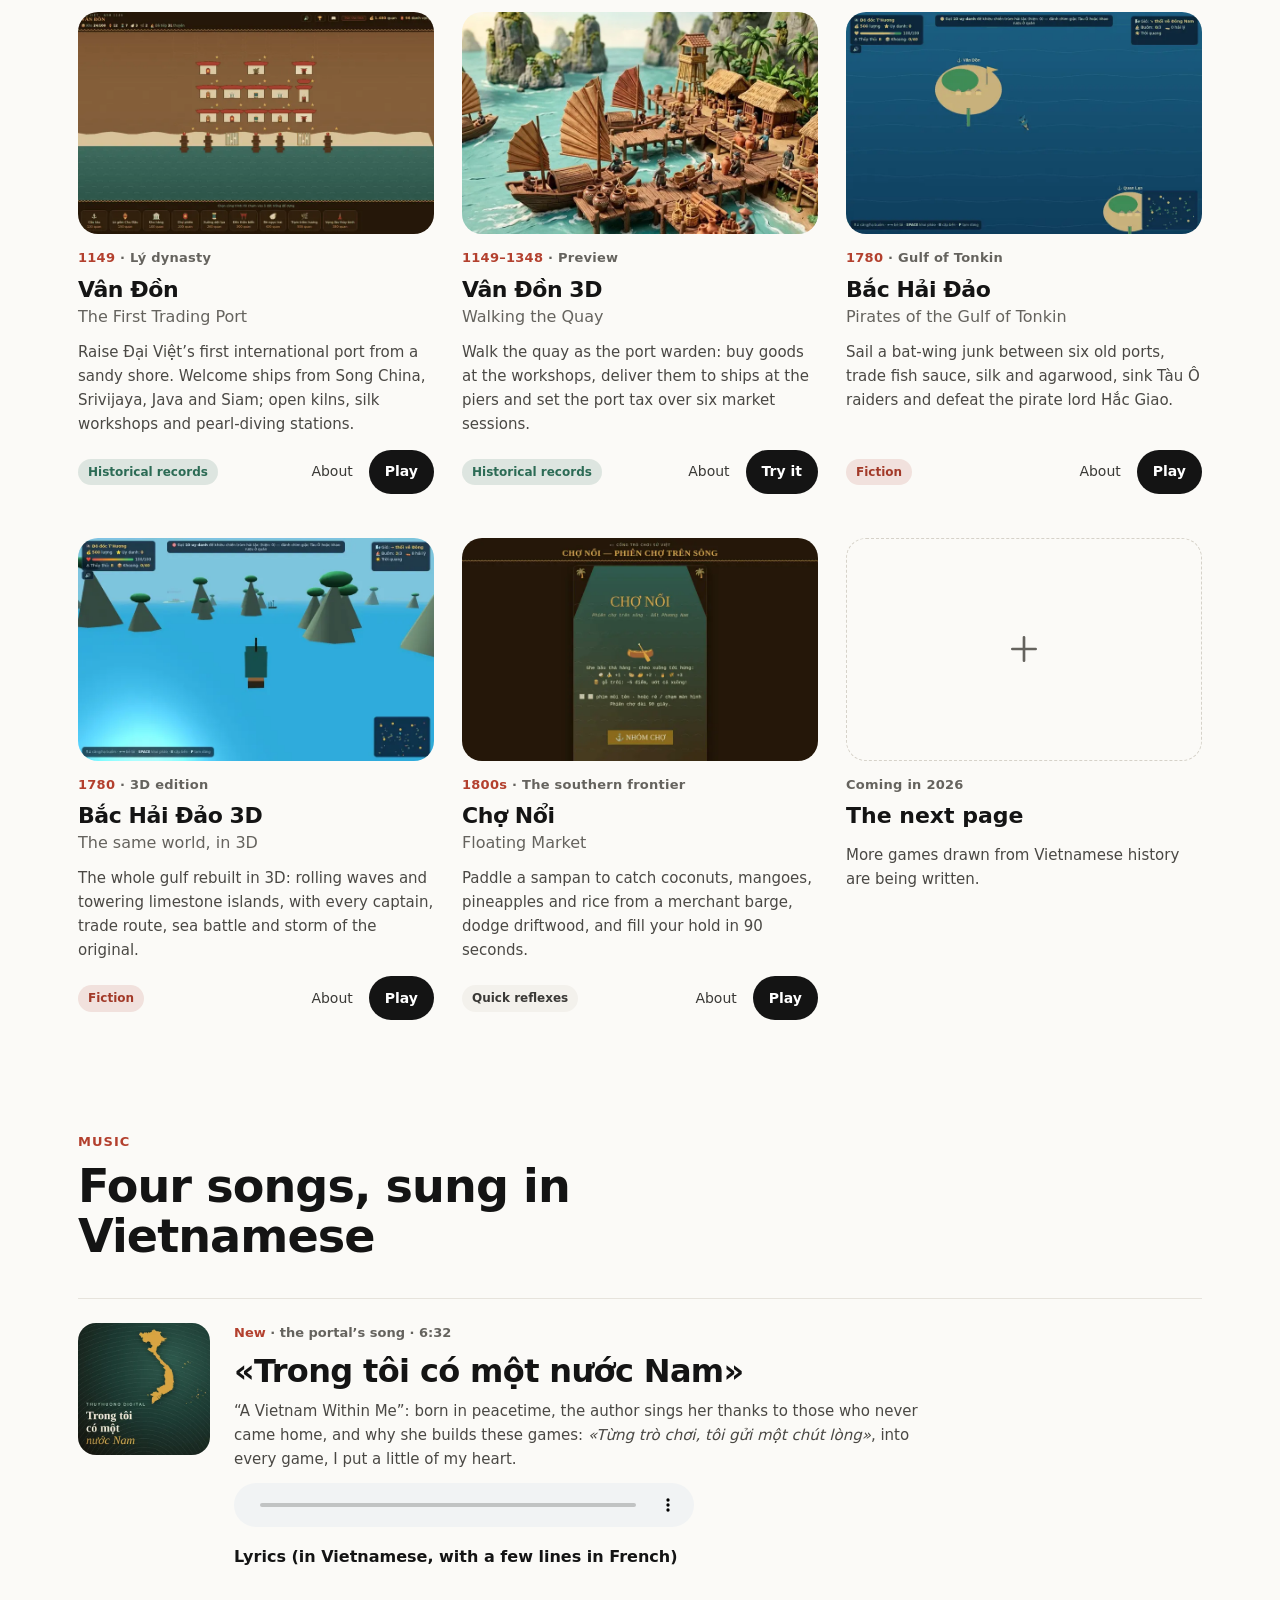
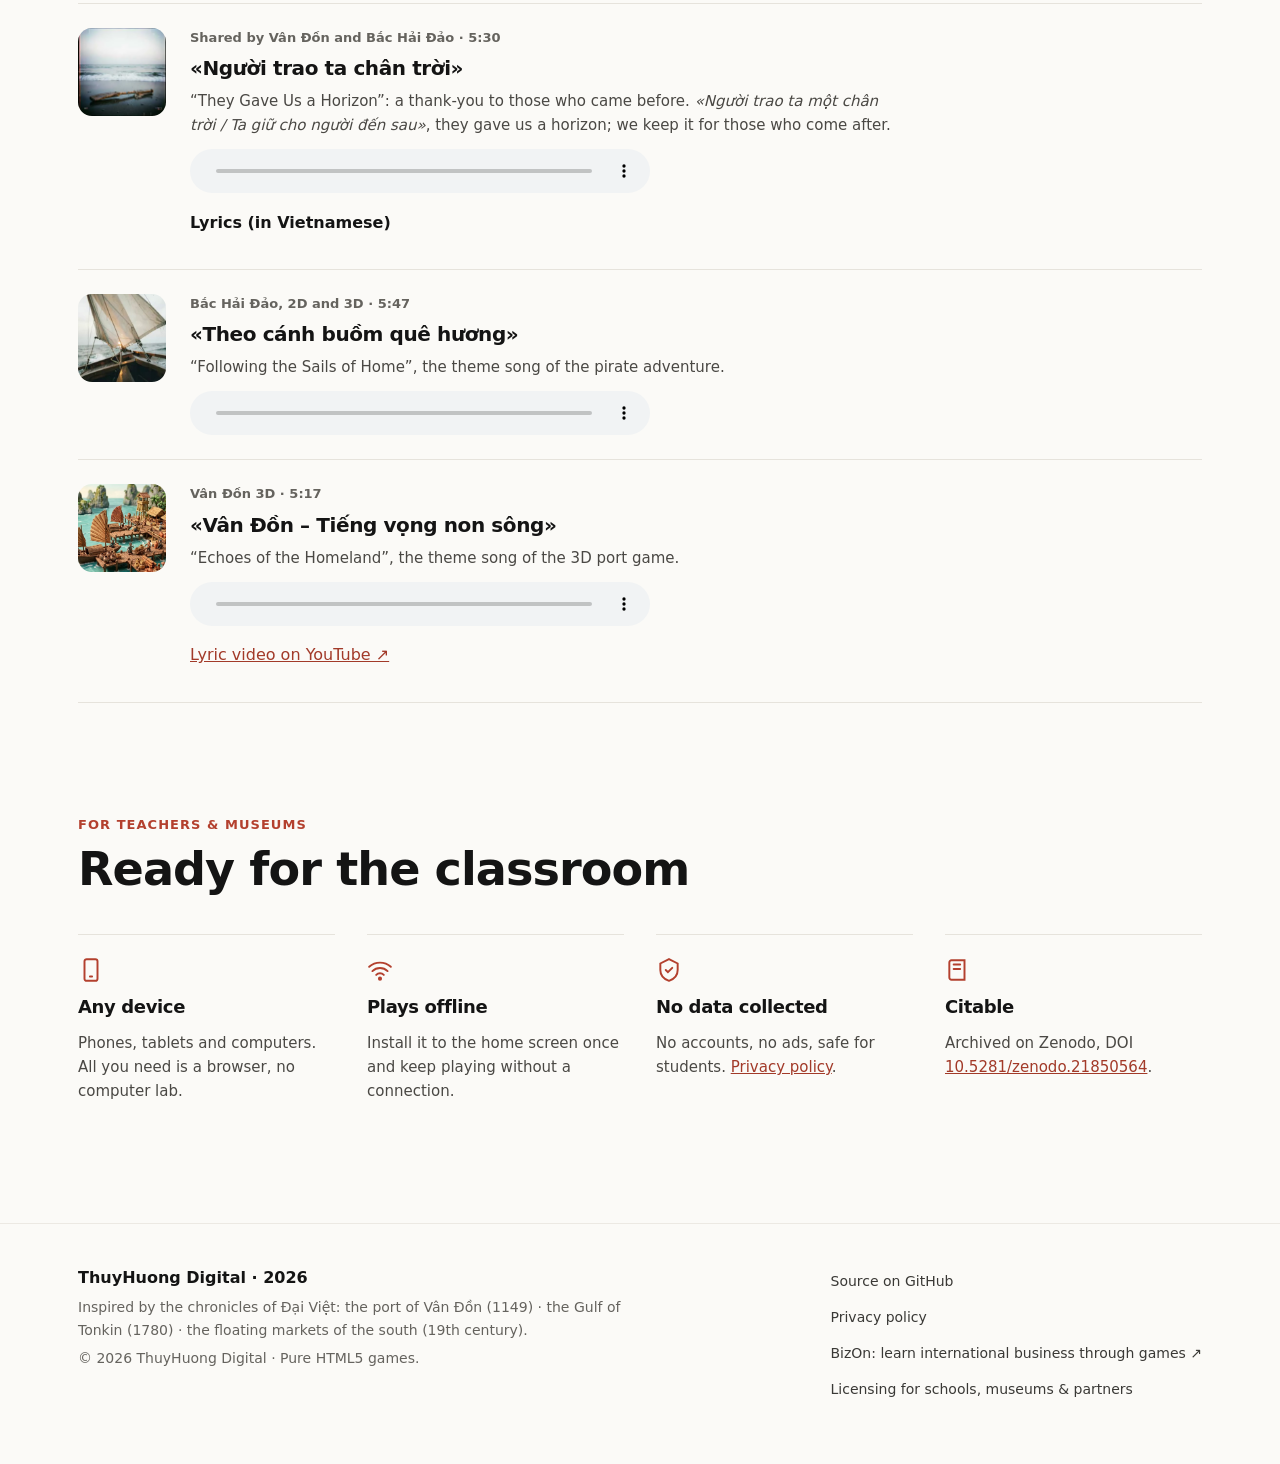
==== commit 617b6acd: "Giao diện hiện đại tối giản cho cổng game Nền trung tính, một màu nhấn đỏ son, nút chính đen bo tròn" ====
--- a/index.html
+++ b/index.html
@@ -3,7 +3,7 @@
 <head>
 <meta charset="UTF-8">
 <meta name="viewport" content="width=device-width, initial-scale=1.0">
-<meta name="theme-color" content="#1f1509">
+<meta name="theme-color" content="#fbfaf7">
 <script>(function(){try{var r=document.documentElement,l=localStorage.getItem('thd-lang'),m=localStorage.getItem('thd-theme');if(l==='vi'||l==='en')r.lang=l;if(m==='light'||m==='dark')r.setAttribute('data-theme',m);}catch(e){}})();</script>
 <link rel="manifest" href="manifest.webmanifest">
 <meta name="application-name" content="Vietnamese History Game Portal">
@@ -18,159 +18,149 @@
 <meta property="og:image" content="assets/portal/bac-hai-dao-3d.webp">
 <link rel="stylesheet" href="assets/portal/site.css">
 <style>
-  .serif{font-family:var(--serif)}
-  .wrap{max-width:1200px;margin:0 auto;padding-left:24px;padding-right:24px}
-  .eyebrow{font-size:13px;letter-spacing:.22em;font-weight:600;color:var(--muted);text-transform:uppercase}
+  .wrap{max-width:1180px;margin:0 auto;padding-left:28px;padding-right:28px}
   .skip{position:absolute;left:-999px;top:8px;background:var(--fill);color:var(--on-fill);
-    padding:10px 16px;border-radius:8px;z-index:10;font-weight:700}
+    padding:10px 16px;border-radius:999px;z-index:20;font-weight:700}
   .skip:focus{left:8px}
   .ic{width:16px;height:16px;flex:0 0 auto}
-
-  /* ===== Thanh trên ===== */
-  .top{border-bottom:1px solid var(--rule)}
-  .topIn{display:flex;flex-wrap:wrap;align-items:center;justify-content:space-between;gap:12px;
-    padding-top:14px;padding-bottom:14px}
-  .brand{display:flex;align-items:center;gap:12px;text-decoration:none;color:var(--nga)}
-  .brand svg{color:var(--dong)}
-  .brand b{display:block;font-family:var(--serif);font-size:19px;line-height:1.15}
-  .brand small{display:block;font-size:11px;letter-spacing:.18em;color:var(--muted)}
-  .topRight{display:flex;flex-wrap:wrap;align-items:center;gap:6px 10px}
-  nav ul{display:flex;flex-wrap:wrap;align-items:center;gap:2px;list-style:none}
-  nav a{display:inline-flex;align-items:center;min-height:44px;padding:0 12px;
-    color:var(--nga-2);text-decoration:none;font-size:15px;border-radius:8px}
-  nav a:hover{color:var(--dong-hi);background:var(--panel)}
-  .btn{display:inline-flex;align-items:center;justify-content:center;gap:10px;min-height:48px;
-    padding:0 22px;border-radius:999px;font:600 16px var(--sans);text-decoration:none;cursor:pointer}
-  .btnFill{background:var(--fill);color:var(--on-fill);border:0;font-weight:700}
+  .eyebrow{display:inline-flex;align-items:center;gap:8px;font-size:13px;font-weight:600;letter-spacing:.08em;
+    text-transform:uppercase;color:var(--dong)}
+  section{scroll-margin-top:80px}
+
+  /* ===== Thanh trên: dính, mờ nền ===== */
+  .top{position:sticky;top:0;z-index:10;border-bottom:1px solid var(--rule);
+    background:color-mix(in srgb,var(--ground) 82%,transparent);
+    -webkit-backdrop-filter:saturate(1.4) blur(14px);backdrop-filter:saturate(1.4) blur(14px)}
+  .topIn{display:flex;flex-wrap:wrap;align-items:center;justify-content:space-between;gap:8px 16px;min-height:64px}
+  .brand{display:flex;align-items:center;gap:10px;text-decoration:none;color:var(--nga);font-weight:700;letter-spacing:-.01em}
+  .brand i{width:28px;height:28px;border-radius:8px;background:var(--fill);color:var(--on-fill);
+    display:grid;place-items:center;font-style:normal;font-size:13px;font-weight:800}
+  .brand small{font-weight:500;color:var(--muted)}
+  .topRight{display:flex;flex-wrap:wrap;align-items:center;gap:4px 8px}
+  nav ul{display:flex;flex-wrap:wrap;align-items:center;list-style:none}
+  nav a{display:inline-flex;align-items:center;min-height:44px;padding:0 12px;color:var(--nga-2);
+    text-decoration:none;font-size:15px;font-weight:500;border-radius:999px}
+  nav a:hover{color:var(--nga);background:var(--panel-hi)}
+  .pref{border-color:var(--line)}
+  .btn{display:inline-flex;align-items:center;justify-content:center;gap:8px;min-height:48px;padding:0 22px;
+    border-radius:999px;font:600 16px var(--sans);text-decoration:none;cursor:pointer;border:1px solid transparent;
+    transition:background .15s,color .15s,border-color .15s}
+  .btnFill{background:var(--fill);color:var(--on-fill)}
   .btnFill:hover{background:var(--fill-hi);color:var(--on-fill)}
-  .btnLine{background:transparent;border:1px solid var(--hero-line);color:var(--hero-ink)}
-  .btnLine:hover{background:var(--hero-wave);color:var(--hero-ink)}
-  .btnGold{min-height:44px;padding:0 16px;font-size:14px;border:1px solid var(--dong);
-    background:transparent;color:var(--dong-link)}
-  .btnGold:hover{background:rgba(217,164,65,.14)}
-
-  /* ===== Hero: biển men ngọc chuyển động ===== */
-  .hero{position:relative;overflow:hidden;background:var(--hero-bg);color:var(--hero-ink)}
-  #sea{position:absolute;inset:0;width:100%;height:100%}
-  .heroIn{position:relative;display:flex;flex-wrap:wrap;align-items:center;gap:48px;
-    padding-top:80px;padding-bottom:88px}
-  .heroTxt{flex:1 1 440px;min-width:0;display:flex;flex-direction:column;gap:20px}
-  .heroTxt .eyebrow{color:var(--hero-eyebrow)}
-  h1{font-family:var(--serif);font-size:clamp(2.4rem,5.2vw,4.2rem);line-height:1.06;font-weight:700}
-  h1 em{color:var(--dong)}
-  .lead{font-size:clamp(16px,1.6vw,18px);line-height:1.65;color:var(--hero-ink-2);max-width:34rem}
-  .ctas{display:flex;flex-wrap:wrap;gap:12px;margin-top:4px}
-  .stats{display:flex;flex-wrap:wrap;gap:28px;margin-top:10px;padding-top:20px;
-    border-top:1px solid var(--hero-rule);list-style:none}
-  .stats b{display:block;font-family:var(--serif);font-size:30px;line-height:1.1}
-  .stats span{font-size:13px;color:var(--hero-ink-2)}
-  .hero .langNote{color:var(--hero-ink-2)}
-  .heroFig{flex:1 1 440px;min-width:0;display:flex;flex-direction:column;gap:10px}
-  .heroFig a{display:block;border-radius:16px;overflow:hidden;border:1px solid var(--dong);background:var(--img-bg)}
-  .heroFig img{width:100%;aspect-ratio:16/10;object-fit:cover;transition:transform .4s}
-  .heroFig a:hover img{transform:scale(1.03)}
-  .heroFig figcaption{font-size:13px;color:var(--hero-ink-2)}
-
-  /* ===== Dòng thời gian ===== */
-  .secHead{display:flex;flex-direction:column;gap:12px;padding-top:88px}
-  h2{font-family:var(--serif);font-size:clamp(1.9rem,3.4vw,2.8rem);line-height:1.15;font-weight:700}
-  .secHead p{font-size:17px;line-height:1.6;color:var(--soft);max-width:42rem}
-  .secHead strong{color:var(--nga)}
-  .rail{display:flex;align-items:center;margin-top:24px}
-  .rail i{width:14px;height:14px;border-radius:50%;background:var(--dong);flex:0 0 auto}
-  .rail i.next{background:none;border:2px dashed var(--chip)}
-  .rail s{flex:1 1 0;height:2px;background:var(--wood)}
-  .eras{display:flex;flex-direction:column;gap:56px;padding-top:32px}
-  .era{display:flex;flex-wrap:wrap;gap:24px 32px}
-  .eraHead{flex:1 1 220px;max-width:260px;display:flex;flex-direction:column;gap:6px}
-  .eraHead .yr{font-family:var(--serif);font-size:56px;font-weight:700;line-height:1;color:var(--dong)}
-  .eraHead b{font-size:16px}
-  .eraHead > span:not(.yr){font-size:14px;line-height:1.55;color:var(--muted)}
-  .cards{flex:999 1 560px;min-width:0;display:grid;grid-template-columns:repeat(auto-fit,minmax(280px,1fr));gap:24px}
-  .card{position:relative;background:var(--glass);border:1px solid var(--line);border-radius:14px;
-    overflow:hidden;display:flex;flex-direction:column;transition:transform .18s,border-color .18s,box-shadow .18s}
-  .card:hover,.card:focus-within{transform:translateY(-3px);border-color:var(--dong);box-shadow:var(--shadow)}
-  .card img{width:100%;aspect-ratio:16/10;object-fit:cover;background:var(--img-bg)}
-  .cardBody{padding:20px 22px 22px;display:flex;flex-direction:column;gap:10px;flex:1 1 auto}
-  .tags{display:flex;flex-wrap:wrap;gap:8px}
-  .tag{font-size:12px;font-weight:600;padding:4px 10px;border-radius:999px;border:1px solid var(--chip);color:var(--nga-2)}
-  .tag.su{background:var(--sea);border-color:var(--sea);color:var(--on-sea)}
-  .tag.hc{background:var(--son);border-color:var(--son);color:var(--on-son)}
-  .card h3{font-family:var(--serif);font-size:24px;line-height:1.2;font-weight:700}
-  .card .genre{font-size:14px;color:var(--muted)}
-  .card p{font-size:15px;line-height:1.6;color:var(--nga-2)}
-  .links{margin-top:auto;display:flex;flex-wrap:wrap;align-items:center;gap:6px 20px}
-  .play{display:inline-flex;align-items:center;gap:8px;min-height:44px;font-weight:600;text-decoration:none}
-  /* cả thẻ bấm được, chữ «Play» là liên kết thật */
-  .play::after{content:'';position:absolute;inset:0;border-radius:14px}
-  .more{position:relative;z-index:1;display:inline-flex;align-items:center;min-height:44px;color:var(--nga-2);font-weight:500}
-  .card.soon{background:none;border-style:dashed;border-color:var(--chip);justify-content:center;
-    padding:28px;gap:10px;min-height:260px}
-  .card.soon:hover{transform:none;box-shadow:none;border-color:var(--chip)}
-  .card.soon svg{color:var(--muted)}
-  .card.soon h3{font-size:22px;color:var(--nga-2)}
-  .card.soon p{color:var(--muted)}
+  .btnLine{background:transparent;border-color:var(--line);color:var(--nga)}
+  .btnLine:hover{border-color:var(--nga);color:var(--nga)}
+  .btnSm{min-height:44px;padding:0 16px;font-size:14px}
+
+  /* ===== Phần đầu ===== */
+  .hero{padding-top:72px;text-align:center}
+  .hero .eyebrow{justify-content:center}
+  h1{font-family:var(--serif);font-size:clamp(2.6rem,6.4vw,5.2rem);line-height:1.02;font-weight:800;
+    max-width:14ch;margin:18px auto 0}
+  h1 em{font-style:normal;color:var(--dong)}
+  .lead{font-size:clamp(17px,1.7vw,20px);line-height:1.6;color:var(--soft);max-width:38rem;margin:22px auto 0}
+  .ctas{display:flex;flex-wrap:wrap;justify-content:center;gap:12px;margin-top:32px}
+  .meta{display:flex;flex-wrap:wrap;justify-content:center;gap:6px 22px;margin-top:22px;list-style:none;
+    font-size:14px;color:var(--muted)}
+  .meta li{display:flex;align-items:center;gap:8px}
+  .meta li::before{content:'';width:6px;height:6px;border-radius:50%;background:var(--dong)}
+  .hero .langNote{justify-content:center;margin:14px auto 0;max-width:38rem;text-align:left}
+  .shot{position:relative;margin-top:52px;border-radius:24px;overflow:hidden;background:var(--img-bg);
+    box-shadow:var(--shadow)}
+  .shot img{width:100%;aspect-ratio:16/8;object-fit:cover;transition:transform .6s}
+  .shot a:hover img{transform:scale(1.02)}
+  .shot figcaption{position:absolute;left:16px;bottom:16px;display:flex;align-items:center;gap:10px;flex-wrap:wrap;
+    padding:8px 14px 8px 8px;border-radius:999px;background:color-mix(in srgb,#0f0f0e 72%,transparent);
+    color:#fff;font-size:14px;font-weight:500;-webkit-backdrop-filter:blur(10px);backdrop-filter:blur(10px)}
+  .shot figcaption b{background:#fff;color:#0f0f0e;border-radius:999px;padding:3px 10px;font-size:12px;font-weight:700}
+
+  /* ===== Trò chơi ===== */
+  .secHead{display:flex;flex-wrap:wrap;align-items:flex-end;justify-content:space-between;gap:16px 40px;padding-top:112px}
+  .secHead > div{display:flex;flex-direction:column;gap:10px;max-width:40rem}
+  h2{font-family:var(--serif);font-size:clamp(2rem,3.6vw,3rem);line-height:1.08;font-weight:800}
+  .secHead p{font-size:17px;line-height:1.6;color:var(--soft)}
+  .secHead p strong{color:var(--nga)}
+  .eras{display:flex;flex-wrap:wrap;gap:8px;list-style:none}
+  .eras li{font-size:14px;padding:8px 14px;border-radius:999px;border:1px solid var(--line);color:var(--nga-2);background:var(--panel)}
+  .eras b{color:var(--nga);margin-right:6px}
+  .grid{display:grid;grid-template-columns:repeat(auto-fill,minmax(min(100%,320px),1fr));gap:44px 28px;margin-top:40px}
+  .card{position:relative;display:flex;flex-direction:column;gap:14px}
+  .thumb{border-radius:20px;overflow:hidden;background:var(--img-bg);aspect-ratio:16/10}
+  .thumb img{width:100%;height:100%;object-fit:cover;transition:transform .5s}
+  .card:hover .thumb img,.card:focus-within .thumb img{transform:scale(1.04)}
+  .era{font-size:13px;font-weight:600;color:var(--muted);letter-spacing:.02em}
+  .era b{color:var(--dong);font-weight:700}
+  .card h3{font-family:var(--serif);font-size:22px;line-height:1.2;font-weight:700;margin-top:-6px}
+  .card h3 span{display:block;font-size:16px;font-weight:500;color:var(--muted);letter-spacing:0;margin-top:4px}
+  .card p{font-size:15px;line-height:1.6;color:var(--soft)}
+  .cardFoot{margin-top:auto;display:flex;flex-wrap:wrap;align-items:center;justify-content:space-between;gap:10px}
+  .tags{display:flex;flex-wrap:wrap;gap:6px}
+  .tag{font-size:12px;font-weight:600;padding:4px 10px;border-radius:999px;background:var(--panel-hi);color:var(--nga-2)}
+  .tag.su{background:color-mix(in srgb,var(--celadon) 14%,transparent);color:var(--celadon)}
+  .tag.hc{background:color-mix(in srgb,var(--son) 13%,transparent);color:var(--dong-link)}
+  .links{display:flex;align-items:center;gap:4px}
+  .play{display:inline-flex;align-items:center;gap:6px;min-height:44px;padding:0 16px;border-radius:999px;
+    background:var(--fill);color:var(--on-fill);font-weight:600;font-size:14px;text-decoration:none}
+  .play:hover{background:var(--fill-hi);color:var(--on-fill)}
+  /* cả thẻ bấm được, nút «Play» là liên kết thật */
+  .play::after{content:'';position:absolute;inset:0;border-radius:20px}
+  .more{position:relative;z-index:1;display:inline-flex;align-items:center;min-height:44px;padding:0 12px;
+    color:var(--nga-2);font-weight:500;font-size:14px;border-radius:999px;text-decoration:none}
+  .more:hover{background:var(--panel-hi);color:var(--nga)}
+  .card.soon h3 span{display:inline;font-size:inherit;color:inherit;font-weight:inherit;margin:0}
+  .card.soon .thumb{display:grid;place-items:center;border:1.5px dashed var(--chip);background:transparent}
+  .card.soon .thumb svg{width:40px;height:40px;color:var(--muted)}
 
   /* ===== Bài hát ===== */
-  .band{margin-top:96px;background:var(--sea);color:var(--on-sea);border-radius:20px;padding:32px;
-    display:flex;flex-direction:column;gap:24px}
-  .band .eyebrow{color:var(--on-sea-2)}
-  .musicHead{display:flex;flex-direction:column;gap:8px}
-  .musicHead h2{font-size:clamp(1.7rem,3vw,2.2rem)}
-  .songs{list-style:none;display:flex;flex-direction:column;gap:14px}
-  .song{display:flex;flex-wrap:wrap;gap:18px 22px;align-items:flex-start;padding:18px;border-radius:14px;
-    background:rgba(0,0,0,.14)}
-  .song img{width:104px;height:104px;object-fit:cover;border-radius:10px;flex:0 0 auto}
-  .song.feature img{width:150px;height:150px}
+  .songs{list-style:none;margin-top:36px;border-top:1px solid var(--line)}
+  .song{display:flex;flex-wrap:wrap;gap:16px 24px;align-items:flex-start;padding:24px 0;border-bottom:1px solid var(--line)}
+  .song img{width:88px;height:88px;object-fit:cover;border-radius:14px;flex:0 0 auto;background:var(--img-bg)}
+  .song.feature img{width:132px;height:132px;border-radius:18px}
   .songTxt{flex:1 1 320px;min-width:0;display:flex;flex-direction:column;gap:8px}
-  .songMeta{font-size:13px;color:var(--on-sea-2);letter-spacing:.02em}
-  .song h3{font-family:var(--serif);font-size:22px;line-height:1.2}
-  .song.feature h3{font-size:clamp(1.5rem,2.6vw,1.9rem)}
-  .songTxt p{font-size:15px;line-height:1.6;max-width:40rem}
-  .songTxt audio{width:100%;max-width:440px}
-  .songLink{color:var(--on-sea);align-self:flex-start;display:inline-flex;align-items:center;min-height:44px}
-  .songLink:hover{color:#fff}
-  .lyrics summary{cursor:pointer;min-height:44px;display:flex;align-items:center;font-weight:600;color:var(--on-sea)}
-  .lyrics .keep{columns:3 240px;column-gap:32px;padding:6px 0 4px;font-size:15px;line-height:1.65;color:var(--on-sea)}
-  .lyrics .keep p{break-inside:avoid;margin-bottom:14px}
-  .lyrics .chorus{font-style:italic;color:var(--on-sea-2)}
-  .lyrics .fr{font-style:italic;color:#f2d48a}
+  .songMeta{font-size:13px;font-weight:600;color:var(--muted)}
+  .songMeta b{color:var(--dong)}
+  .song h3{font-family:var(--serif);font-size:20px;font-weight:700;line-height:1.25}
+  .song.feature h3{font-size:clamp(1.5rem,2.6vw,2rem)}
+  .songTxt p{font-size:15px;line-height:1.6;color:var(--soft);max-width:44rem}
+  .songTxt audio{width:100%;max-width:460px;height:44px;margin-top:4px}
+  .songLink{align-self:flex-start;display:inline-flex;align-items:center;min-height:44px;font-weight:500}
+  .lyrics summary{cursor:pointer;min-height:44px;display:inline-flex;align-items:center;font-weight:600;color:var(--nga)}
+  .lyrics .keep{columns:3 230px;column-gap:36px;padding:8px 0 4px;font-size:15px;line-height:1.7;color:var(--nga-2)}
+  .lyrics .keep p{break-inside:avoid;margin-bottom:16px}
+  .lyrics .chorus{font-style:italic;color:var(--muted)}
+  .lyrics .fr{font-style:italic;color:var(--dong-link)}
 
   /* ===== Cho thầy cô ===== */
-  .feat{display:grid;grid-template-columns:repeat(auto-fit,minmax(240px,1fr));gap:20px;
-    margin-top:28px;list-style:none}
-  .feat li{background:var(--glass);border:1px solid var(--line);border-radius:14px;padding:24px;
-    display:flex;flex-direction:column;gap:10px}
-  .feat svg{width:28px;height:28px;color:var(--dong)}
-  .feat h3{font-size:18px;font-weight:600}
+  .feat{display:grid;grid-template-columns:repeat(auto-fit,minmax(min(100%,230px),1fr));gap:36px 32px;
+    margin-top:40px;list-style:none}
+  .feat li{display:flex;flex-direction:column;gap:10px;padding-top:22px;border-top:1px solid var(--line)}
+  .feat svg{width:26px;height:26px;color:var(--dong)}
+  .feat h3{font-size:18px;font-weight:700}
   .feat p{font-size:15px;line-height:1.6;color:var(--soft)}
 
-  footer{margin-top:96px;border-top:1px solid var(--rule)}
-  .footIn{display:flex;flex-wrap:wrap;justify-content:space-between;gap:20px;
-    padding-top:36px;padding-bottom:48px;font-size:14px;line-height:1.7;color:var(--muted)}
+  footer{margin-top:120px;border-top:1px solid var(--rule)}
+  .footIn{display:flex;flex-wrap:wrap;justify-content:space-between;gap:24px;
+    padding-top:40px;padding-bottom:56px;font-size:14px;line-height:1.7;color:var(--muted)}
   .footIn > div{display:flex;flex-direction:column;gap:4px;max-width:34rem}
-  .footIn b{font-family:var(--serif);font-size:18px;color:var(--nga)}
+  .footIn b{font-size:16px;color:var(--nga)}
   .footIn ul{list-style:none;display:flex;flex-direction:column}
-  .footIn ul a{display:inline-flex;align-items:center;min-height:36px}
+  .footIn ul a{display:inline-flex;align-items:center;min-height:36px;color:var(--nga-2);text-decoration:none}
+  .footIn ul a:hover{color:var(--dong-link);text-decoration:underline}
 
   @media (max-width:640px){
-    .wrap{padding-left:16px;padding-right:16px}
-    .topRight{width:100%;justify-content:space-between}
-    nav ul{gap:0}
-    nav a{padding:0 9px;font-size:14px}
-    .heroIn{padding-top:36px;padding-bottom:44px;gap:28px}
+    .wrap{padding-left:18px;padding-right:18px}
+    .topRight{width:100%;justify-content:space-between;padding-bottom:8px}
+    nav a{padding:0 10px;font-size:14px}
+    .hero{padding-top:44px}
     .ctas .btn{flex:1 1 100%}
-    .eraHead{max-width:none}
-    .eraHead .yr{font-size:40px}
-    .eras{gap:40px}
-    .band{padding:20px;gap:18px}
-    .song{padding:14px}
-    .song img,.song.feature img{width:84px;height:84px}
+    .shot{margin-top:36px;border-radius:18px}
+    .shot img{aspect-ratio:4/3}
+    .secHead{padding-top:80px}
+    .song.feature img{width:96px;height:96px}
   }
   @media (prefers-reduced-motion: reduce){
     html{scroll-behavior:auto}
-    .card,.heroFig img{transition:none}
-    .card:hover,.card:focus-within{transform:none}
+    .thumb img,.shot img{transition:none}
+    .card:hover .thumb img,.card:focus-within .thumb img,.shot a:hover img{transform:none}
   }
 </style>
 </head>
@@ -180,20 +170,20 @@
 <header class="top">
   <div class="wrap topIn">
     <a class="brand" href="./" aria-label="ThuyHuong Digital: home" data-vi-aria-label="ThuyHuong Digital: trang chủ">
-      <svg width="34" height="34" viewBox="0 0 34 34" fill="none" stroke="currentColor" stroke-width="1.6" aria-hidden="true"><circle cx="17" cy="17" r="15"/><path d="M6 21c3-2 5-2 8 0s5 2 8 0 5-2 6 0"/><path d="M17 6v11M17 8l6 7h-6"/></svg>
-      <span><b>ThuyHuong Digital</b><small><span lang="en">VIETNAMESE HISTORY GAMES</span><span lang="vi">CỔNG TRÒ CHƠI SỬ VIỆT</span></small></span>
+      <i aria-hidden="true">TH</i>
+      <span>ThuyHuong Digital <small><span lang="en">· History Games</span><span lang="vi">· Sử Việt</span></small></span>
     </a>
     <div class="topRight">
       <nav aria-label="Main" data-vi-aria-label="Chính">
         <ul>
           <li><a href="#games"><span lang="en">Games</span><span lang="vi">Trò chơi</span></a></li>
           <li><a href="#music"><span lang="en">Music</span><span lang="vi">Âm nhạc</span></a></li>
-          <li><a href="#teachers"><span lang="en">For teachers</span><span lang="vi">Cho thầy cô</span></a></li>
+          <li><a href="#teachers"><span lang="en">Teachers</span><span lang="vi">Thầy cô</span></a></li>
         </ul>
       </nav>
       <div class="prefs">
-        <button id="btnInstall" class="btn btnGold" type="button" hidden>
-          <svg class="ic" viewBox="0 0 24 24" fill="none" stroke="currentColor" stroke-width="2" stroke-linecap="round" aria-hidden="true"><path d="M12 3v12M7 10l5 5 5-5M5 21h14"/></svg><span lang="en">Install app</span><span lang="vi">Cài ứng dụng</span></button>
+        <button id="btnInstall" class="btn btnLine btnSm" type="button" hidden>
+          <svg class="ic" viewBox="0 0 24 24" fill="none" stroke="currentColor" stroke-width="2" stroke-linecap="round" aria-hidden="true"><path d="M12 3v12M7 10l5 5 5-5M5 21h14"/></svg><span lang="en">Install</span><span lang="vi">Cài đặt</span></button>
         <button id="prefLang" class="pref" type="button" hidden>Tiếng Việt</button>
         <button id="prefTheme" class="pref" type="button" hidden aria-label="Switch to dark mode">
           <svg class="i-moon" viewBox="0 0 24 24" fill="none" stroke="currentColor" stroke-width="2" stroke-linecap="round" stroke-linejoin="round" aria-hidden="true"><path d="M20 14.5A8 8 0 0 1 9.5 4a8 8 0 1 0 10.5 10.5z"/></svg>
@@ -204,185 +194,129 @@
   </div>
 </header>
 
-<main>
-<section class="hero" aria-labelledby="heroTitle">
-  <canvas id="sea" aria-hidden="true"></canvas>
-  <div class="wrap heroIn">
-    <div class="heroTxt">
-      <span class="eyebrow">ThuyHuong Digital · 2026</span>
-      <h1 id="heroTitle"><span lang="en">Every game is <em>a page</em> of Vietnamese history</span><span lang="vi">Mỗi trò chơi là <em>một trang sử</em> Đại Việt</span></h1>
-      <p class="lead" lang="en">From the Lý-dynasty trading port of Vân Đồn to the pirate waters of the Gulf of Tonkin and the floating markets of the Mekong Delta.
-        Play in your browser: no install, no account, no ads.</p>
-      <p class="lead" lang="vi">Từ thương cảng Vân Đồn thời Lý, sóng nước Vịnh Bắc Bộ đến chợ nổi Đất Phương Nam.
-        Chơi ngay trên trình duyệt: không cài đặt, không tài khoản, không quảng cáo.</p>
-      <div class="ctas">
-        <a class="btn btnFill" href="#games"><svg class="ic" viewBox="0 0 24 24" fill="currentColor" aria-hidden="true"><path d="M7 4l13 8-13 8z"/></svg><span lang="en">Play now</span><span lang="vi">Chơi ngay</span></a>
-        <a class="btn btnLine" href="#timeline"><span lang="en">See the timeline</span><span lang="vi">Xem dòng thời gian</span></a>
-      </div>
-      <ul class="stats">
-        <li><b>5</b><span lang="en">games</span><span lang="vi">trò chơi</span></li>
-        <li><b>3</b><span lang="en">periods of history</span><span lang="vi">thời kỳ lịch sử</span></li>
-        <li><b lang="en">Free</b><b lang="vi">0 đ</b><span lang="en">and playable offline</span><span lang="vi">miễn phí, chơi được ngoại tuyến</span></li>
-      </ul>
-      <p class="langNote" lang="en"><svg viewBox="0 0 24 24" fill="none" stroke="currentColor" stroke-width="2" stroke-linecap="round" aria-hidden="true"><circle cx="12" cy="12" r="10"/><path d="M12 8v5M12 16.5v.01"/></svg>The games themselves are in Vietnamese for now; these pages explain each one in English.</p>
-    </div>
-    <figure class="heroFig">
+<main class="wrap">
+  <section class="hero" aria-labelledby="heroTitle">
+    <span class="eyebrow"><span lang="en">Vietnamese history games</span><span lang="vi">Cổng trò chơi sử Việt</span></span>
+    <h1 id="heroTitle"><span lang="en">Play through <em>Vietnam’s past.</em></span><span lang="vi">Chơi để <em>chạm vào sử Việt.</em></span></h1>
+    <p class="lead" lang="en">Build the Lý-dynasty port of Vân Đồn, sail the pirate waters of the Gulf of Tonkin, paddle a Mekong floating market. Free in your browser: no install, no account, no ads.</p>
+    <p class="lead" lang="vi">Dựng thương cảng Vân Đồn thời Lý, ra khơi giữa Vịnh Bắc Bộ, chèo xuồng chợ nổi miền Tây. Chơi miễn phí ngay trên trình duyệt: không cài đặt, không tài khoản, không quảng cáo.</p>
+    <div class="ctas">
+      <a class="btn btnFill" href="#games"><svg class="ic" viewBox="0 0 24 24" fill="currentColor" aria-hidden="true"><path d="M7 4l13 8-13 8z"/></svg><span lang="en">Play now</span><span lang="vi">Chơi ngay</span></a>
+      <a class="btn btnLine" href="#music"><span lang="en">Listen to the songs</span><span lang="vi">Nghe nhạc game</span></a>
+    </div>
+    <ul class="meta">
+      <li><span lang="en">5 games</span><span lang="vi">5 trò chơi</span></li>
+      <li><span lang="en">3 periods of history</span><span lang="vi">3 thời kỳ lịch sử</span></li>
+      <li><span lang="en">Free, works offline</span><span lang="vi">Miễn phí, chơi được ngoại tuyến</span></li>
+    </ul>
+    <p class="langNote" lang="en"><svg viewBox="0 0 24 24" fill="none" stroke="currentColor" stroke-width="2" stroke-linecap="round" aria-hidden="true"><circle cx="12" cy="12" r="10"/><path d="M12 8v5M12 16.5v.01"/></svg>The games themselves are in Vietnamese for now; these pages explain each one in English.</p>
+    <figure class="shot">
       <a href="bac-hai-dao-3d/index.html" aria-label="Play Bắc Hải Đảo 3D" data-vi-aria-label="Chơi Bắc Hải Đảo 3D">
         <img src="assets/portal/bac-hai-dao-3d.webp" width="800" height="500"
           alt="Bắc Hải Đảo 3D: a bat-wing junk sailing among the limestone islands of the Gulf of Tonkin"
           data-vi-alt="Bắc Hải Đảo 3D: thuyền buồm cánh dơi giữa đảo đá vôi vịnh Bắc Bộ">
       </a>
-      <figcaption><span lang="en">Just updated · Bắc Hải Đảo 3D, the Gulf of Tonkin in 1780, now with a theme song</span><span lang="vi">Mới cập nhật · Bắc Hải Đảo 3D, vịnh Bắc Bộ năm 1780, nay có bài hát chủ đề</span></figcaption>
+      <figcaption><b><span lang="en">New</span><span lang="vi">Mới</span></b><span lang="en">Bắc Hải Đảo 3D, the Gulf of Tonkin in 1780</span><span lang="vi">Bắc Hải Đảo 3D, vịnh Bắc Bộ năm 1780</span></figcaption>
     </figure>
-  </div>
-</section>
-
-<div class="wrap">
-  <div class="secHead" id="timeline">
-    <span class="eyebrow"><span lang="en">Timeline</span><span lang="vi">Dòng thời gian</span></span>
-    <h2 id="games" tabindex="-1"><span lang="en">Choose a period and set sail</span><span lang="vi">Chọn một thời kỳ để ra khơi</span></h2>
-    <p lang="en">The games are ordered by the year they take place. The labels <strong>Historical records</strong> and
-      <strong>Fiction</strong> show how closely each one follows the chronicles.</p>
-    <p lang="vi">Các trò chơi xếp theo năm diễn ra. Nhãn <strong>Theo sử liệu</strong> và
-      <strong>Truyện hư cấu</strong> cho biết mức độ bám sát chính sử.</p>
-    <div class="rail" aria-hidden="true"><i></i><s></s><i></i><s></s><i></i><s></s><i class="next"></i></div>
-  </div>
-
-  <div class="eras">
-    <section class="era" aria-labelledby="era1149">
-      <div class="eraHead">
-        <span class="yr" id="era1149">1149</span>
-        <b><span lang="en">Lý dynasty</span><span lang="vi">Triều Lý</span></b>
-        <span lang="en">King Lý Anh Tông founds Vân Đồn, the first international trading port of Đại Việt.</span>
-        <span lang="vi">Vua Lý Anh Tông lập trang Vân Đồn, thương cảng quốc tế đầu tiên của Đại Việt.</span>
+  </section>
+
+  <section id="games" aria-labelledby="gamesTitle">
+    <div class="secHead">
+      <div>
+        <span class="eyebrow"><span lang="en">The games</span><span lang="vi">Trò chơi</span></span>
+        <h2 id="gamesTitle"><span lang="en">Five games, three eras</span><span lang="vi">Năm trò chơi, ba thời kỳ</span></h2>
+        <p lang="en">Ordered by the year they take place. <strong>Historical records</strong> and <strong>Fiction</strong> show how closely each follows the chronicles.</p>
+        <p lang="vi">Xếp theo năm diễn ra. Nhãn <strong>Theo sử liệu</strong> và <strong>Truyện hư cấu</strong> cho biết mức độ bám sát chính sử.</p>
       </div>
-      <div class="cards">
-        <article class="card">
-          <img src="assets/portal/van-don.webp" width="800" height="500" loading="lazy" alt="Vân Đồn: the port seen from above" data-vi-alt="Màn chơi Vân Đồn: bến cảng nhìn từ trên cao">
-          <div class="cardBody">
-            <div class="tags"><span class="tag su"><span lang="en">Historical records</span><span lang="vi">Theo sử liệu</span></span></div>
-            <h3>Vân Đồn: <span lang="en">The First Trading Port</span><span lang="vi">Đệ Nhất Thương Cảng</span></h3>
-            <span class="genre"><span lang="en">City building · port management</span><span lang="vi">Xây dựng · quản lý thương cảng</span></span>
-            <p lang="en">Raise a port from a sandy shore, welcome ships from Song China, Srivijaya, Java and Siam,
-              and open pottery kilns, silk workshops and pearl-diving stations on the way to becoming Đại Việt's greatest port.</p>
-            <p lang="vi">Dựng bến từ bãi cát ven vịnh, đón thuyền Tống, Tam Phật Tề, Trảo Oa, Xiêm La;
-              mở lò gốm, xưởng lụa, bến mò ngọc trai. Thu thuế, tích danh vọng, đưa Vân Đồn lên ngôi đệ nhất.</p>
-            <div class="links">
-              <a class="play" href="van-don/index.html"><span lang="en">Play</span><span lang="vi">Chơi ngay</span> <svg class="ic" viewBox="0 0 24 24" fill="none" stroke="currentColor" stroke-width="2" stroke-linecap="round" aria-hidden="true"><path d="M5 12h14M13 6l6 6-6 6"/></svg></a>
-              <a class="more" href="van-don/gioi-thieu.html"><span lang="en">About</span><span lang="vi">Giới thiệu</span></a>
-            </div>
-          </div>
-        </article>
-        <article class="card">
-          <img src="assets/portal/van-don-3d.webp" width="800" height="500" loading="lazy" alt="Vân Đồn 3D: a clay-model quay with merchant junks" data-vi-alt="Vân Đồn 3D: bến cảng với thuyền buôn">
-          <div class="cardBody">
-            <div class="tags"><span class="tag su"><span lang="en">Historical records</span><span lang="vi">Theo sử liệu</span></span><span class="tag"><span lang="en">Preview</span><span lang="vi">Bản thử nghiệm</span></span></div>
-            <h3>Vân Đồn 3D: <span lang="en">Walking the Quay</span><span lang="vi">Dạo Bến</span></h3>
-            <span class="genre"><span lang="en">Walk in 3D · port tax · trade</span><span lang="vi">Đi lại 3D · thuế cảng · giao thương</span></span>
-            <p lang="en">As the port warden, walk the quay: buy goods at the workshops, carry them to the piers
-              for ships from every direction, and set the port tax over six market sessions.</p>
-            <p lang="vi">Vào vai quan trấn thủ, ghé lò xưởng mua hàng, mang ra cầu tàu bán cho thương thuyền
-              bốn phương và định mức thuế cảng qua sáu phiên chợ.</p>
-            <div class="links">
-              <a class="play" href="van-don-3d/index.html"><span lang="en">Try it</span><span lang="vi">Chơi thử</span> <svg class="ic" viewBox="0 0 24 24" fill="none" stroke="currentColor" stroke-width="2" stroke-linecap="round" aria-hidden="true"><path d="M5 12h14M13 6l6 6-6 6"/></svg></a>
-              <a class="more" href="van-don/gioi-thieu.html"><span lang="en">About</span><span lang="vi">Giới thiệu</span></a>
-            </div>
-          </div>
-        </article>
+      <ul class="eras">
+        <li><b>1149</b><span lang="en">Lý dynasty</span><span lang="vi">Triều Lý</span></li>
+        <li><b>1780</b><span lang="en">Gulf of Tonkin</span><span lang="vi">Vịnh Bắc Bộ</span></li>
+        <li><b lang="en">1800s</b><b lang="vi">TK 19</b><span lang="en">The south</span><span lang="vi">Đất Phương Nam</span></li>
+      </ul>
+    </div>
+
+    <div class="grid">
+      <article class="card" id="era1149">
+        <div class="thumb"><img src="assets/portal/van-don.webp" width="800" height="500" loading="lazy" alt="Vân Đồn: the port seen from above" data-vi-alt="Màn chơi Vân Đồn: bến cảng nhìn từ trên cao"></div>
+        <span class="era"><b>1149</b> · <span lang="en">Lý dynasty</span><span lang="vi">Triều Lý</span></span>
+        <h3>Vân Đồn<span lang="en">The First Trading Port</span><span lang="vi">Đệ Nhất Thương Cảng</span></h3>
+        <p lang="en">Raise Đại Việt’s first international port from a sandy shore. Welcome ships from Song China, Srivijaya, Java and Siam; open kilns, silk workshops and pearl-diving stations.</p>
+        <p lang="vi">Dựng thương cảng quốc tế đầu tiên của Đại Việt từ bãi cát ven vịnh. Đón thuyền Tống, Tam Phật Tề, Trảo Oa, Xiêm La; mở lò gốm, xưởng lụa, bến mò ngọc trai.</p>
+        <div class="cardFoot">
+          <div class="tags"><span class="tag su"><span lang="en">Historical records</span><span lang="vi">Theo sử liệu</span></span></div>
+          <div class="links"><a class="more" href="van-don/gioi-thieu.html"><span lang="en">About</span><span lang="vi">Giới thiệu</span></a><a class="play" href="van-don/index.html"><span lang="en">Play</span><span lang="vi">Chơi</span></a></div>
+        </div>
+      </article>
+      <article class="card">
+        <div class="thumb"><img src="assets/portal/van-don-3d.webp" width="800" height="500" loading="lazy" alt="Vân Đồn 3D: a clay-model quay with merchant junks" data-vi-alt="Vân Đồn 3D: bến cảng với thuyền buôn"></div>
+        <span class="era"><b>1149–1348</b> · <span lang="en">Preview</span><span lang="vi">Bản thử nghiệm</span></span>
+        <h3>Vân Đồn 3D<span lang="en">Walking the Quay</span><span lang="vi">Dạo Bến</span></h3>
+        <p lang="en">Walk the quay as the port warden: buy goods at the workshops, deliver them to ships at the piers and set the port tax over six market sessions.</p>
+        <p lang="vi">Vào vai quan trấn thủ, ghé lò xưởng mua hàng, mang ra cầu tàu giao cho thương thuyền và định mức thuế cảng qua sáu phiên chợ.</p>
+        <div class="cardFoot">
+          <div class="tags"><span class="tag su"><span lang="en">Historical records</span><span lang="vi">Theo sử liệu</span></span></div>
+          <div class="links"><a class="more" href="van-don/gioi-thieu.html"><span lang="en">About</span><span lang="vi">Giới thiệu</span></a><a class="play" href="van-don-3d/index.html"><span lang="en">Try it</span><span lang="vi">Chơi thử</span></a></div>
+        </div>
+      </article>
+      <article class="card" id="era1780">
+        <div class="thumb"><img src="assets/portal/bac-hai-dao.webp" width="800" height="500" loading="lazy" alt="Bắc Hải Đảo: a sailing junk on the gulf" data-vi-alt="Bắc Hải Đảo: thuyền buồm giữa vịnh"></div>
+        <span class="era"><b>1780</b> · <span lang="en">Gulf of Tonkin</span><span lang="vi">Vịnh Bắc Bộ</span></span>
+        <h3>Bắc Hải Đảo<span lang="en">Pirates of the Gulf of Tonkin</span><span lang="vi">Hải Tặc Vịnh Bắc Bộ</span></h3>
+        <p lang="en">Sail a bat-wing junk between six old ports, trade fish sauce, silk and agarwood, sink Tàu Ô raiders and defeat the pirate lord Hắc Giao.</p>
+        <p lang="vi">Lái thuyền buồm cánh dơi qua sáu thương cảng cổ, buôn nước mắm, lụa, trầm hương, đánh giặc Tàu Ô và hạ trùm Hắc Giao.</p>
+        <div class="cardFoot">
+          <div class="tags"><span class="tag hc"><span lang="en">Fiction</span><span lang="vi">Truyện hư cấu</span></span></div>
+          <div class="links"><a class="more" href="bac-hai-dao/gioi-thieu.html"><span lang="en">About</span><span lang="vi">Giới thiệu</span></a><a class="play" href="bac-hai-dao/index.html"><span lang="en">Play</span><span lang="vi">Chơi</span></a></div>
+        </div>
+      </article>
+      <article class="card">
+        <div class="thumb"><img src="assets/portal/bac-hai-dao-3d.webp" width="800" height="500" loading="lazy" alt="Bắc Hải Đảo 3D: chase camera behind the junk" data-vi-alt="Bắc Hải Đảo 3D: camera đuổi sau thuyền"></div>
+        <span class="era"><b>1780</b> · <span lang="en">3D edition</span><span lang="vi">Bản 3D</span></span>
+        <h3>Bắc Hải Đảo 3D<span lang="en">The same world, in 3D</span><span lang="vi">Cùng thế giới, góc nhìn 3D</span></h3>
+        <p lang="en">The whole gulf rebuilt in 3D: rolling waves and towering limestone islands, with every captain, trade route, sea battle and storm of the original.</p>
+        <p lang="vi">Toàn bộ vịnh dựng lại bằng 3D: sóng nhấp nhô, đảo đá vôi sừng sững, đủ phân vai, giao thương, hải chiến và bão giông như bản gốc.</p>
+        <div class="cardFoot">
+          <div class="tags"><span class="tag hc"><span lang="en">Fiction</span><span lang="vi">Truyện hư cấu</span></span></div>
+          <div class="links"><a class="more" href="bac-hai-dao/gioi-thieu.html"><span lang="en">About</span><span lang="vi">Giới thiệu</span></a><a class="play" href="bac-hai-dao-3d/index.html"><span lang="en">Play</span><span lang="vi">Chơi</span></a></div>
+        </div>
+      </article>
+      <article class="card" id="eraTK19">
+        <div class="thumb"><img src="assets/portal/cho-noi.webp" width="800" height="500" loading="lazy" alt="Chợ Nổi: a sampan catching produce on the river" data-vi-alt="Chợ Nổi: xuồng ba lá hứng nông sản trên sông"></div>
+        <span class="era"><b lang="en">1800s</b><b lang="vi">Thế kỷ 19</b> · <span lang="en">The southern frontier</span><span lang="vi">Đất Phương Nam</span></span>
+        <h3>Chợ Nổi<span lang="en">Floating Market</span><span lang="vi">Phiên Chợ Trên Sông</span></h3>
+        <p lang="en">Paddle a sampan to catch coconuts, mangoes, pineapples and rice from a merchant barge, dodge driftwood, and fill your hold in 90 seconds.</p>
+        <p lang="vi">Chèo xuồng ba lá hứng dừa, xoài, khóm, lúa từ ghe bầu thả xuống, né gỗ trôi, gom đầy khoang trong 90 giây.</p>
+        <div class="cardFoot">
+          <div class="tags"><span class="tag"><span lang="en">Quick reflexes</span><span lang="vi">Nhanh tay</span></span></div>
+          <div class="links"><a class="more" href="cho-noi/gioi-thieu.html"><span lang="en">About</span><span lang="vi">Giới thiệu</span></a><a class="play" href="cho-noi/index.html"><span lang="en">Play</span><span lang="vi">Chơi</span></a></div>
+        </div>
+      </article>
+      <article class="card soon">
+        <div class="thumb"><svg viewBox="0 0 24 24" fill="none" stroke="currentColor" stroke-width="1.6" stroke-linecap="round" aria-hidden="true"><path d="M12 5v14M5 12h14"/></svg></div>
+        <span class="era"><span lang="en">Coming in 2026</span><span lang="vi">Sắp ra mắt trong năm 2026</span></span>
+        <h3><span lang="en">The next page</span><span lang="vi">Trang sử kế tiếp</span></h3>
+        <p lang="en">More games drawn from Vietnamese history are being written.</p>
+        <p lang="vi">Những trò chơi mới mang màu sắc sử Việt đang được viết tiếp.</p>
+      </article>
+    </div>
+  </section>
+
+  <section id="music" aria-labelledby="songTitle">
+    <div class="secHead">
+      <div>
+        <span class="eyebrow"><span lang="en">Music</span><span lang="vi">Âm nhạc</span></span>
+        <h2 id="songTitle"><span lang="en">Four songs, sung in Vietnamese</span><span lang="vi">Bốn bài hát của cổng game</span></h2>
       </div>
-    </section>
-
-    <section class="era" aria-labelledby="era1780">
-      <div class="eraHead">
-        <span class="yr" id="era1780">1780</span>
-        <b><span lang="en">Gulf of Tonkin</span><span lang="vi">Vịnh Bắc Bộ</span></b>
-        <span lang="en">Trade and piracy among the limestone islands of Hạ Long.</span>
-        <span lang="vi">Buôn bán và hải tặc giữa muôn đảo đá vôi Hạ Long.</span>
-      </div>
-      <div class="cards">
-        <article class="card">
-          <img src="assets/portal/bac-hai-dao.webp" width="800" height="500" loading="lazy" alt="Bắc Hải Đảo: a sailing junk on the gulf" data-vi-alt="Bắc Hải Đảo: thuyền buồm giữa vịnh">
-          <div class="cardBody">
-            <div class="tags"><span class="tag hc"><span lang="en">Fiction</span><span lang="vi">Truyện hư cấu</span></span></div>
-            <h3>Bắc Hải Đảo: <span lang="en">Pirates of the Gulf of Tonkin</span><span lang="vi">Hải Tặc Vịnh Bắc Bộ</span></h3>
-            <span class="genre"><span lang="en">Adventure · naval combat · trade</span><span lang="vi">Phiêu lưu · hải chiến · buôn bán</span></span>
-            <p lang="en">Sail a bat-wing junk between six old ports trading fish sauce, silk and agarwood,
-              sink Tàu Ô raiders, meet the Dragon of Hạ Long and defeat the pirate lord Hắc Giao.</p>
-            <p lang="vi">Lái thuyền buồm cánh dơi qua sáu thương cảng cổ, buôn nước mắm, lụa, trầm hương,
-              đánh chìm giặc Tàu Ô, gặp Rồng thiêng và hạ trùm Hắc Giao để xưng Vua Bắc Hải Đảo.</p>
-            <div class="links">
-              <a class="play" href="bac-hai-dao/index.html"><span lang="en">Play</span><span lang="vi">Chơi ngay</span> <svg class="ic" viewBox="0 0 24 24" fill="none" stroke="currentColor" stroke-width="2" stroke-linecap="round" aria-hidden="true"><path d="M5 12h14M13 6l6 6-6 6"/></svg></a>
-              <a class="more" href="bac-hai-dao/gioi-thieu.html"><span lang="en">About</span><span lang="vi">Giới thiệu</span></a>
-            </div>
-          </div>
-        </article>
-        <article class="card">
-          <img src="assets/portal/bac-hai-dao-3d.webp" width="800" height="500" loading="lazy" alt="Bắc Hải Đảo 3D: chase camera behind the junk" data-vi-alt="Bắc Hải Đảo 3D: camera đuổi sau thuyền">
-          <div class="cardBody">
-            <div class="tags"><span class="tag hc"><span lang="en">Fiction</span><span lang="vi">Truyện hư cấu</span></span><span class="tag"><span lang="en">3D graphics</span><span lang="vi">Đồ họa 3D</span></span></div>
-            <h3>Bắc Hải Đảo 3D</h3>
-            <span class="genre"><span lang="en">The same world, in three dimensions</span><span lang="vi">Cùng thế giới, góc nhìn 3 chiều</span></span>
-            <p lang="en">The whole gulf rebuilt in 3D: rolling waves and towering limestone islands, with every captain,
-              trade route, sea battle, storm and dragon of the original.</p>
-            <p lang="vi">Toàn bộ vịnh dựng lại bằng 3D: sóng nhấp nhô, đảo đá vôi sừng sững. Đầy đủ phân vai,
-              giao thương, hải chiến, bão giông và Rồng thiêng như bản gốc.</p>
-            <div class="links">
-              <a class="play" href="bac-hai-dao-3d/index.html"><span lang="en">Play</span><span lang="vi">Chơi ngay</span> <svg class="ic" viewBox="0 0 24 24" fill="none" stroke="currentColor" stroke-width="2" stroke-linecap="round" aria-hidden="true"><path d="M5 12h14M13 6l6 6-6 6"/></svg></a>
-              <a class="more" href="bac-hai-dao/gioi-thieu.html"><span lang="en">About</span><span lang="vi">Giới thiệu</span></a>
-            </div>
-          </div>
-        </article>
-      </div>
-    </section>
-
-    <section class="era" aria-labelledby="eraTK19">
-      <div class="eraHead">
-        <span class="yr" id="eraTK19"><span lang="en">1800s</span><span lang="vi">TK 19</span></span>
-        <b><span lang="en">The southern frontier</span><span lang="vi">Đất Phương Nam</span></b>
-        <span lang="en">As settlers open the Mekong Delta, boats gather mid-river into floating markets.</span>
-        <span lang="vi">Thời khẩn hoang, ghe xuồng tụ giữa sông thành chợ nổi.</span>
-      </div>
-      <div class="cards">
-        <article class="card">
-          <img src="assets/portal/cho-noi.webp" width="800" height="500" loading="lazy" alt="Chợ Nổi: a sampan catching produce on the river" data-vi-alt="Chợ Nổi: xuồng ba lá hứng nông sản trên sông">
-          <div class="cardBody">
-            <div class="tags"><span class="tag"><span lang="en">Quick reflexes · 90 seconds</span><span lang="vi">Trò chơi nhanh tay · 90 giây</span></span></div>
-            <h3>Chợ Nổi: <span lang="en">Floating Market</span><span lang="vi">Phiên Chợ Trên Sông</span></h3>
-            <span class="genre"><span lang="en">Arcade · catch the orchard harvest</span><span lang="vi">Nhanh tay · hứng nông sản miệt vườn</span></span>
-            <p lang="en">Paddle a sampan to catch coconuts, mangoes, pineapples and rice dropped from a merchant barge,
-              dodge driftwood, and fill your hold before the market closes.</p>
-            <p lang="vi">Chèo xuồng ba lá hứng dừa, xoài, khóm, lúa từ ghe bầu thả xuống, né gỗ trôi,
-              gom cho đầy khoang trước khi tan chợ.</p>
-            <div class="links">
-              <a class="play" href="cho-noi/index.html"><span lang="en">Play</span><span lang="vi">Chơi ngay</span> <svg class="ic" viewBox="0 0 24 24" fill="none" stroke="currentColor" stroke-width="2" stroke-linecap="round" aria-hidden="true"><path d="M5 12h14M13 6l6 6-6 6"/></svg></a>
-              <a class="more" href="cho-noi/gioi-thieu.html"><span lang="en">About</span><span lang="vi">Giới thiệu</span></a>
-            </div>
-          </div>
-        </article>
-        <article class="card soon">
-          <svg width="32" height="32" viewBox="0 0 24 24" fill="none" stroke="currentColor" stroke-width="1.6" stroke-linecap="round" aria-hidden="true"><path d="M4 4h12a4 4 0 0 1 4 4v12H8a4 4 0 0 1-4-4z"/><path d="M8 9h8M8 13h6"/></svg>
-          <h3><span lang="en">The next page</span><span lang="vi">Trang sử kế tiếp</span></h3>
-          <p lang="en">Still being written… More games drawn from Vietnamese history are on the way in 2026.</p>
-          <p lang="vi">Đang được chép… Trò chơi mới mang màu sắc sử Việt sẽ tiếp tục ra mắt trong năm 2026.</p>
-        </article>
-      </div>
-    </section>
-  </div>
-
-  <section class="band music" id="music" aria-labelledby="songTitle">
-    <div class="musicHead">
-      <span class="eyebrow"><span lang="en">Music from the games</span><span lang="vi">Nhạc trong game</span></span>
-      <h2 id="songTitle"><span lang="en">Four songs, sung in Vietnamese</span><span lang="vi">Bốn bài hát của cổng game</span></h2>
     </div>
     <ul class="songs">
       <li class="song feature">
         <img src="assets/nhac/trong-toi-co-mot-nuoc-nam.webp" width="360" height="360" loading="lazy"
           alt="Cover art for the song Trong tôi có một nước Nam: a gold map of Vietnam with the Hoàng Sa and Trường Sa islands" data-vi-alt="Ảnh bìa bài hát Trong tôi có một nước Nam: bản đồ Việt Nam màu vàng đồng, có quần đảo Hoàng Sa và Trường Sa">
         <div class="songTxt">
-          <span class="songMeta"><span lang="en">New · the portal’s song · 6:32</span><span lang="vi">Mới · bài hát của cổng game · 6:32</span></span>
+          <span class="songMeta"><b><span lang="en">New</span><span lang="vi">Mới</span></b> · <span lang="en">the portal’s song · 6:32</span><span lang="vi">bài hát của cổng game · 6:32</span></span>
           <h3>«Trong tôi có một nước Nam»</h3>
           <p lang="en">“A Vietnam Within Me”: born in peacetime, the author sings her thanks to those who never came home,
-            and why she builds these games: <em>«Từng trò chơi, tôi gửi một chút lòng»</em>: into every game, I put a little of my heart.</p>
+            and why she builds these games: <em>«Từng trò chơi, tôi gửi một chút lòng»</em>, into every game, I put a little of my heart.</p>
           <p lang="vi">Sinh ra khi tiếng bom đã lặng, người làm game gửi lời biết ơn những người không trở lại, và lý do của từng trò chơi:
             <em>«Từng trò chơi, tôi gửi một chút lòng.»</em></p>
           <audio controls preload="none" src="assets/nhac/trong-toi-co-mot-nuoc-nam.mp3">
@@ -421,7 +355,7 @@
         <div class="songTxt">
           <span class="songMeta"><span lang="en">Shared by Vân Đồn and Bắc Hải Đảo · 5:30</span><span lang="vi">Bài chung của Vân Đồn và Bắc Hải Đảo · 5:30</span></span>
           <h3>«Người trao ta chân trời»</h3>
-          <p lang="en">“They Gave Us a Horizon”: a thank-you to those who came before, sung for both history games:
+          <p lang="en">“They Gave Us a Horizon”: a thank-you to those who came before.
             <em>«Người trao ta một chân trời / Ta giữ cho người đến sau»</em>, they gave us a horizon; we keep it for those who come after.</p>
           <p lang="vi">Bài hát chung của hai trò chơi lịch sử, lời biết ơn người đi trước:
             <em>«Người trao ta một chân trời / Ta giữ cho người đến sau.»</em></p>
@@ -472,7 +406,7 @@
           <audio controls preload="none" src="van-don-3d/assets/nhac/van-don-tieng-vong-non-song.mp3">
             <span lang="en">Your browser cannot play this audio.</span><span lang="vi">Trình duyệt của bạn chưa phát được âm thanh.</span>
           </audio>
-          <a class="songLink" href="https://youtu.be/RaACW3fvrQM" target="_blank" rel="noopener"><span lang="en">Lyric video on YouTube</span><span lang="vi">Lyric video trên YouTube</span></a>
+          <a class="songLink" href="https://youtu.be/RaACW3fvrQM" target="_blank" rel="noopener"><span lang="en">Lyric video on YouTube ↗</span><span lang="vi">Lyric video trên YouTube ↗</span></a>
         </div>
       </li>
     </ul>
@@ -480,15 +414,17 @@
 
   <section id="teachers" aria-labelledby="teachTitle">
     <div class="secHead">
-      <span class="eyebrow"><span lang="en">For teachers &amp; museums</span><span lang="vi">Cho thầy cô &amp; bảo tàng</span></span>
-      <h2 id="teachTitle"><span lang="en">Bring it into class, no computer lab needed</span><span lang="vi">Mang vào lớp học, không cần phòng máy</span></h2>
+      <div>
+        <span class="eyebrow"><span lang="en">For teachers &amp; museums</span><span lang="vi">Cho thầy cô &amp; bảo tàng</span></span>
+        <h2 id="teachTitle"><span lang="en">Ready for the classroom</span><span lang="vi">Sẵn sàng cho lớp học</span></h2>
+      </div>
     </div>
     <ul class="feat">
       <li>
         <svg viewBox="0 0 24 24" fill="none" stroke="currentColor" stroke-width="1.8" stroke-linecap="round" aria-hidden="true"><rect x="6" y="2" width="12" height="20" rx="2"/><path d="M11 18h2"/></svg>
-        <h3><span lang="en">Runs on any device</span><span lang="vi">Chạy trên mọi thiết bị</span></h3>
-        <p lang="en">Phones, tablets and computers: all you need is a browser.</p>
-        <p lang="vi">Điện thoại, máy tính bảng, máy tính: chỉ cần trình duyệt.</p>
+        <h3><span lang="en">Any device</span><span lang="vi">Mọi thiết bị</span></h3>
+        <p lang="en">Phones, tablets and computers. All you need is a browser, no computer lab.</p>
+        <p lang="vi">Điện thoại, máy tính bảng, máy tính. Chỉ cần trình duyệt, không cần phòng máy.</p>
       </li>
       <li>
         <svg viewBox="0 0 24 24" fill="none" stroke="currentColor" stroke-width="1.8" stroke-linecap="round" aria-hidden="true"><path d="M2 9a15 15 0 0 1 20 0M5 13a10 10 0 0 1 14 0M8.5 16.5a5 5 0 0 1 7 0"/><circle cx="12" cy="20" r="1"/></svg>
@@ -499,8 +435,8 @@
       <li>
         <svg viewBox="0 0 24 24" fill="none" stroke="currentColor" stroke-width="1.8" stroke-linecap="round" aria-hidden="true"><path d="M12 2l8 4v6c0 5-3.5 8.5-8 10-4.5-1.5-8-5-8-10V6z"/><path d="M9 12l2 2 4-4"/></svg>
         <h3><span lang="en">No data collected</span><span lang="vi">Không thu thập dữ liệu</span></h3>
-        <p lang="en">No accounts and no ads: safe for students. <a href="privacy.html">Privacy policy</a>.</p>
-        <p lang="vi">Không tài khoản, không quảng cáo: an toàn cho học sinh. <a href="privacy.html">Chính sách quyền riêng tư</a>.</p>
+        <p lang="en">No accounts, no ads, safe for students. <a href="privacy.html">Privacy policy</a>.</p>
+        <p lang="vi">Không tài khoản, không quảng cáo, an toàn cho học sinh. <a href="privacy.html">Chính sách quyền riêng tư</a>.</p>
       </li>
       <li>
         <svg viewBox="0 0 24 24" fill="none" stroke="currentColor" stroke-width="1.8" stroke-linecap="round" aria-hidden="true"><path d="M4 19V5a2 2 0 0 1 2-2h12v18H6a2 2 0 0 1-2-2z"/><path d="M8 7h6M8 11h6"/></svg>
@@ -509,7 +445,6 @@
       </li>
     </ul>
   </section>
-</div>
 </main>
 
 <footer>
@@ -532,43 +467,13 @@
 <script src="assets/portal/site.js"></script>
 <script>
 'use strict';
-// Biển men ngọc chuyển động ở hero, màu lấy theo chế độ sáng / tối, tôn trọng reduced-motion
-const cv=document.getElementById('sea'), cx=cv.getContext('2d');
-const reduced=matchMedia('(prefers-reduced-motion: reduce)').matches;
-let bg='#1d3a33', wave='rgba(158,197,171,0.14)';
-function readColors(){ const cs=getComputedStyle(document.documentElement);
-  bg=cs.getPropertyValue('--hero-bg').trim()||bg; wave=cs.getPropertyValue('--hero-wave').trim()||wave; }
-function fit(){ const h=cv.parentElement; cv.width=h.offsetWidth; cv.height=h.offsetHeight; if(reduced) draw(); }
-let t=0,last=performance.now();
-function draw(){
-  const W=cv.width,H=cv.height;
-  cx.fillStyle=bg; cx.fillRect(0,0,W,H);
-  cx.strokeStyle=wave; cx.lineWidth=1.4;
-  for(let y=H*0.3;y<H;y+=26){
-    cx.beginPath();
-    for(let x=-24;x<W+24;x+=24){
-      const ph=(x+y*3+t*22)%48;
-      if(ph<24){ cx.moveTo(x,y); cx.quadraticCurveTo(x+12,y-7,x+24,y); }
-    }
-    cx.stroke();
-  }
-}
-function loop(now){
-  const dt=Math.min(0.05,(now-last)/1000); last=now; t+=dt;
-  draw(); requestAnimationFrame(loop);
-}
-readColors();
-document.addEventListener('thd:theme', () => { readColors(); if(reduced) draw(); });
-addEventListener('resize', fit); fit();
-if(reduced) draw(); else requestAnimationFrame(loop);
-
 // ---- PWA: đăng ký service worker (chỉ chạy trên https/GitHub Pages) ----
 if('serviceWorker' in navigator){
   addEventListener('load', () => {
     navigator.serviceWorker.register('sw.js').catch(()=>{});
   });
 }
-// nút «Cài ứng dụng» hiện khi trình duyệt cho phép cài
+// nút «Cài đặt» hiện khi trình duyệt cho phép cài
 let deferredPrompt=null;
 const btnI=document.getElementById('btnInstall');
 addEventListener('beforeinstallprompt', e => {
--- a/assets/portal/site.css
+++ b/assets/portal/site.css
@@ -1,58 +1,59 @@
-/* ThuyHuong Digital — nền chung cho cổng game và các trang giới thiệu:
+/* ThuyHuong Digital: nền chung cho cổng game và các trang giới thiệu:
    bảng màu gốm Lý–Trần ở chế độ sáng và tối, ẩn hiện theo ngôn ngữ
    (tiếng Anh mặc định, tiếng Việt), nút chuyển, bản đồ Việt Nam chìm.
    Chế độ mặc định theo máy; người dùng chọn thì lưu trong localStorage. */
 
-/* ===== Chế độ sáng (nền ngà) ===== */
+/* ===== Chế độ sáng (hiện đại tối giản: nền trung tính, một màu nhấn đỏ son) ===== */
 :root{
   color-scheme:light;
-  --ground:#f6efe2; --panel:#fffaf1; --panel-hi:#f6e9cf; --line:#e0d0b0; --rule:#e6d9c0;
-  --wood:#c4a374; --chip:#b59c74; --sep:#a8916b;
-  --son:#a5402e; --on-son:#fff7ec;
-  --dong:#8c5d0b; --dong-link:#87580a; --dong-hi:#5f3d05;
-  --fill:#d9a441; --fill-hi:#e8bd66; --on-fill:#1f1509;
-  --nga:#22170a; --nga-2:#44361f; --muted:#5f4f36; --label:#6e5c3c; --soft:#4d3f2a;
-  --celadon:#2c6b55; --sea:#2f5a4e; --on-sea:#eef6f1; --on-sea-2:#d6e9dd; --img-bg:#dfe9e3;
-  --hero-bg:#dcebe2; --hero-ink:#142b25; --hero-ink-2:#2c4740; --hero-eyebrow:#2c6b55;
-  --hero-rule:#b7d0c2; --hero-line:#2f5a4e; --hero-wave:rgba(47,90,78,.22);
-  --map-ink:#2f5a4e; --map-opacity:.11; --shadow:0 12px 30px rgba(60,40,10,.14);
-  --serif:Georgia,"Noto Serif","Times New Roman",serif;
-  --sans:"Segoe UI",system-ui,-apple-system,Roboto,"Noto Sans",sans-serif;
+  --ground:#fbfaf7; --panel:#ffffff; --panel-hi:#f3f1ec; --line:#e6e3dc; --rule:#ece9e3;
+  --wood:#d9d5cc; --chip:#d6d2c9; --sep:#b5b1a8;
+  --son:#b3402e; --on-son:#ffffff;
+  --dong:#b3402e; --dong-link:#a23a29; --dong-hi:#7a2a1d;
+  --fill:#141414; --fill-hi:#333333; --on-fill:#ffffff;
+  --nga:#141414; --nga-2:#3a3936; --muted:#65635e; --label:#6f6d67; --soft:#4a4844;
+  --celadon:#2c6b55; --sea:#2f5a4e; --on-sea:#ffffff; --on-sea-2:#d9ece3; --img-bg:#eceae4;
+  --hero-bg:#fbfaf7; --hero-ink:#141414; --hero-ink-2:#4a4844; --hero-eyebrow:#b3402e;
+  --hero-rule:#e6e3dc; --hero-line:#141414; --hero-wave:rgba(20,20,20,.06);
+  --map-ink:#141414; --map-opacity:.045; --shadow:0 1px 2px rgba(0,0,0,.04),0 16px 40px -12px rgba(0,0,0,.14);
+  /* --serif giữ tên cũ nhưng nay là chữ không chân đậm cho tiêu đề */
+  --serif:ui-sans-serif,system-ui,-apple-system,"Segoe UI",Roboto,"Helvetica Neue",Arial,"Noto Sans",sans-serif;
+  --sans:ui-sans-serif,system-ui,-apple-system,"Segoe UI",Roboto,"Helvetica Neue",Arial,"Noto Sans",sans-serif;
 }
-/* ===== Chế độ tối (sơn mài) ===== */
+/* ===== Chế độ tối ===== */
 @media (prefers-color-scheme: dark){
   :root:not([data-theme="light"]){
     color-scheme:dark;
-    --ground:#1f1509; --panel:#2a1c0c; --panel-hi:#3a2810; --line:#4a3420; --rule:#3d2a15;
-    --wood:#5c3d24; --chip:#8a7656; --sep:#6b5638;
-    --son:#a5402e; --on-son:#fbf1e2;
-    --dong:#d9a441; --dong-link:#e6b95a; --dong-hi:#f2d48a;
-    --fill:#d9a441; --fill-hi:#f2d48a; --on-fill:#1f1509;
-    --nga:#f2e8d5; --nga-2:#e0d3b6; --muted:#c9b896; --label:#b5a37f; --soft:#d6c8a8;
-    --celadon:#9ec5ab; --sea:#2f5a4e; --on-sea:#e3f0e7; --on-sea-2:#cfe3d6; --img-bg:#11251f;
-    --hero-bg:#1d3a33; --hero-ink:#f2e8d5; --hero-ink-2:#dfe9e2; --hero-eyebrow:#9ec5ab;
-    --hero-rule:#3f6358; --hero-line:#9ec5ab; --hero-wave:rgba(158,197,171,.14);
-    --map-ink:#9ec5ab; --map-opacity:.085; --shadow:0 12px 34px rgba(0,0,0,.45);
+    --ground:#0f0f0e; --panel:#181817; --panel-hi:#20201e; --line:#2b2b28; --rule:#242422;
+    --wood:#3a3a37; --chip:#3e3e3a; --sep:#55554f;
+    --son:#d4604b; --on-son:#ffffff;
+    --dong:#ef8a73; --dong-link:#f29a86; --dong-hi:#ffc4b5;
+    --fill:#f4f3ef; --fill-hi:#ffffff; --on-fill:#0f0f0e;
+    --nga:#f4f3ef; --nga-2:#d8d6d0; --muted:#a3a19b; --label:#9d9b95; --soft:#c9c7c1;
+    --celadon:#8fc7ad; --sea:#2f5a4e; --on-sea:#ffffff; --on-sea-2:#d9ece3; --img-bg:#1d1d1b;
+    --hero-bg:#0f0f0e; --hero-ink:#f4f3ef; --hero-ink-2:#c9c7c1; --hero-eyebrow:#ef8a73;
+    --hero-rule:#2b2b28; --hero-line:#f4f3ef; --hero-wave:rgba(255,255,255,.06);
+    --map-ink:#ffffff; --map-opacity:.035; --shadow:0 1px 2px rgba(0,0,0,.3),0 16px 40px -12px rgba(0,0,0,.6);
   }
 }
 :root[data-theme="dark"]{
   color-scheme:dark;
-  --ground:#1f1509; --panel:#2a1c0c; --panel-hi:#3a2810; --line:#4a3420; --rule:#3d2a15;
-  --wood:#5c3d24; --chip:#8a7656; --sep:#6b5638;
-  --son:#a5402e; --on-son:#fbf1e2;
-  --dong:#d9a441; --dong-link:#e6b95a; --dong-hi:#f2d48a;
-  --fill:#d9a441; --fill-hi:#f2d48a; --on-fill:#1f1509;
-  --nga:#f2e8d5; --nga-2:#e0d3b6; --muted:#c9b896; --label:#b5a37f; --soft:#d6c8a8;
-  --celadon:#9ec5ab; --sea:#2f5a4e; --on-sea:#e3f0e7; --on-sea-2:#cfe3d6; --img-bg:#11251f;
-  --hero-bg:#1d3a33; --hero-ink:#f2e8d5; --hero-ink-2:#dfe9e2; --hero-eyebrow:#9ec5ab;
-  --hero-rule:#3f6358; --hero-line:#9ec5ab; --hero-wave:rgba(158,197,171,.14);
-  --map-ink:#9ec5ab; --map-opacity:.085; --shadow:0 12px 34px rgba(0,0,0,.45);
+  --ground:#0f0f0e; --panel:#181817; --panel-hi:#20201e; --line:#2b2b28; --rule:#242422;
+  --wood:#3a3a37; --chip:#3e3e3a; --sep:#55554f;
+  --son:#d4604b; --on-son:#ffffff;
+  --dong:#ef8a73; --dong-link:#f29a86; --dong-hi:#ffc4b5;
+  --fill:#f4f3ef; --fill-hi:#ffffff; --on-fill:#0f0f0e;
+  --nga:#f4f3ef; --nga-2:#d8d6d0; --muted:#a3a19b; --label:#9d9b95; --soft:#c9c7c1;
+  --celadon:#8fc7ad; --sea:#2f5a4e; --on-sea:#ffffff; --on-sea-2:#d9ece3; --img-bg:#1d1d1b;
+  --hero-bg:#0f0f0e; --hero-ink:#f4f3ef; --hero-ink-2:#c9c7c1; --hero-eyebrow:#ef8a73;
+  --hero-rule:#2b2b28; --hero-line:#f4f3ef; --hero-wave:rgba(255,255,255,.06);
+  --map-ink:#ffffff; --map-opacity:.035; --shadow:0 1px 2px rgba(0,0,0,.3),0 16px 40px -12px rgba(0,0,0,.6);
 }
 
 /* ===== Nền tảng ===== */
 *{margin:0;padding:0;box-sizing:border-box}
 html{scroll-behavior:smooth;background:var(--ground)}
-body{color:var(--nga);font-family:var(--sans);line-height:1.5;-webkit-font-smoothing:antialiased;
+body{color:var(--nga);font-family:var(--sans);line-height:1.55;-webkit-font-smoothing:antialiased;
   background:transparent;min-height:100vh}
 a{color:var(--dong-link)} a:hover{color:var(--dong-hi)}
 :focus-visible{outline:2px solid var(--dong-hi);outline-offset:3px;border-radius:6px}
@@ -94,3 +95,7 @@
 /* ===== Ghi chú: trò chơi bằng tiếng Việt ===== */
 .langNote{display:flex;gap:10px;align-items:flex-start;font-size:14px;line-height:1.55;color:var(--muted)}
 .langNote svg{flex:0 0 auto;width:18px;height:18px;margin-top:1px;color:var(--dong)}
+
+/* ===== Tiêu đề hiện đại: đậm, khít chữ ===== */
+h1,h2,h3{letter-spacing:-.02em}
+h1{letter-spacing:-.035em}
